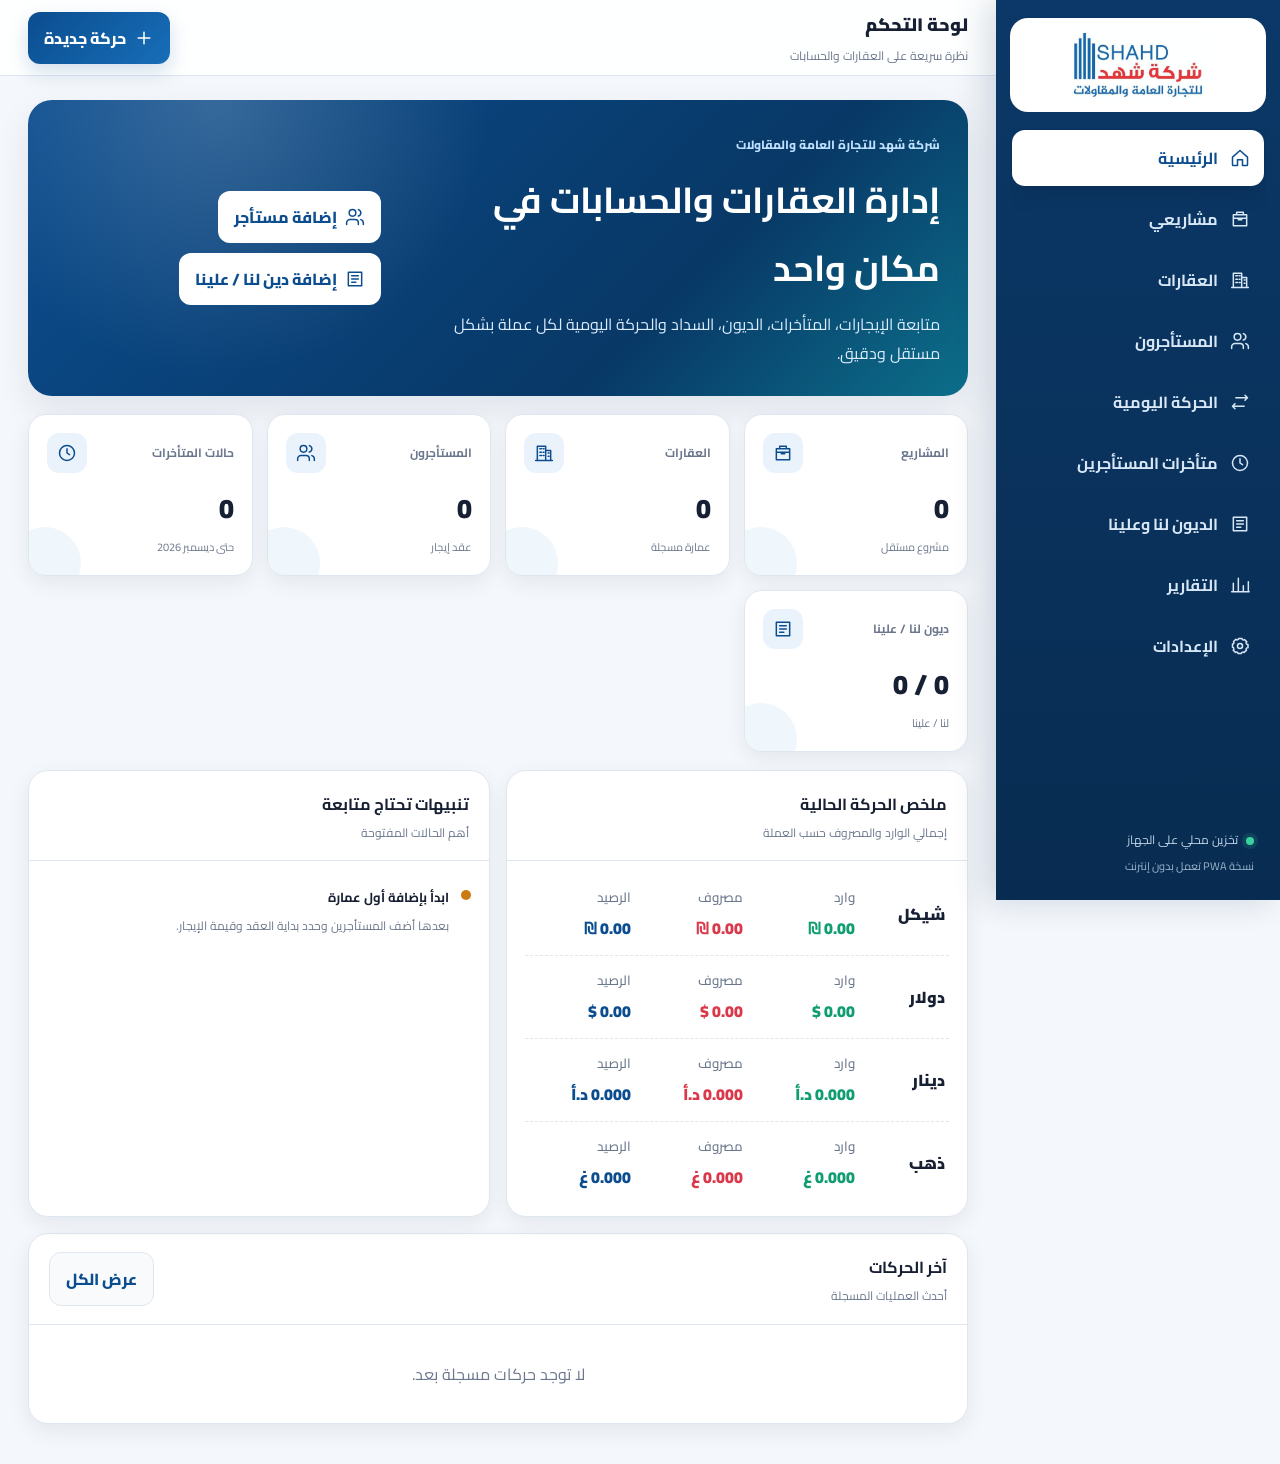
==== index.html @ 4a90fc31 "Add files via upload" ====
<!doctype html>
<html lang="ar" dir="rtl">
<head>
  <meta charset="utf-8" />
  <meta name="viewport" content="width=device-width,initial-scale=1,viewport-fit=cover" />
  <meta name="theme-color" content="#0b4d8f" />
  <meta name="mobile-web-app-capable" content="yes" />
  <meta name="apple-mobile-web-app-capable" content="yes" />
  <meta name="apple-mobile-web-app-status-bar-style" content="default" />
  <meta name="apple-mobile-web-app-title" content="شهد للحسابات" />
  <link rel="manifest" href="manifest.webmanifest" />
  <link rel="icon" href="icon-192.png" />
  <link rel="apple-touch-icon" href="icon-192.png" />
  <link rel="preconnect" href="https://fonts.googleapis.com" />
  <link rel="preconnect" href="https://fonts.gstatic.com" crossorigin />
  <link href="https://fonts.googleapis.com/css2?family=Cairo:wght@400;500;600;700;800;900&display=swap" rel="stylesheet" />
  <link rel="stylesheet" href="styles.css?v=7" />
  <title>شهد | إدارة العقارات والحسابات</title>
</head>
<body>
  <svg class="svg-sprite" aria-hidden="true">
    <symbol id="i-menu" viewBox="0 0 24 24"><path d="M4 6h16M4 12h16M4 18h16"/></symbol>
    <symbol id="i-close" viewBox="0 0 24 24"><path d="M6 6l12 12M18 6L6 18"/></symbol>
    <symbol id="i-home" viewBox="0 0 24 24"><path d="M3 11l9-8 9 8v9a1 1 0 0 1-1 1h-5v-7H9v7H4a1 1 0 0 1-1-1z"/></symbol>
    <symbol id="i-building" viewBox="0 0 24 24"><path d="M4 21V4h10v17M14 9h6v12M7 7h2M11 7h1M7 11h2M11 11h1M7 15h2M11 15h1M17 12h1M17 16h1M2 21h20"/></symbol>
    <symbol id="i-project" viewBox="0 0 24 24"><path d="M4 7h16v13H4zM8 7V4h8v3M4 11h16M10 11v2h4v-2"/></symbol>
    <symbol id="i-users" viewBox="0 0 24 24"><path d="M16 21v-2a4 4 0 0 0-4-4H6a4 4 0 0 0-4 4v2M9 11a4 4 0 1 0 0-8 4 4 0 0 0 0 8M22 21v-2a4 4 0 0 0-3-3.87M16 3.13a4 4 0 0 1 0 7.75"/></symbol>
    <symbol id="i-swap" viewBox="0 0 24 24"><path d="M7 7h14l-3-3M21 7l-3 3M17 17H3l3-3M3 17l3 3"/></symbol>
    <symbol id="i-clock" viewBox="0 0 24 24"><circle cx="12" cy="12" r="9"/><path d="M12 7v5l3 2"/></symbol>
    <symbol id="i-debt" viewBox="0 0 24 24"><path d="M4 4h16v16H4zM8 8h8M8 12h8M8 16h5"/></symbol>
    <symbol id="i-chart" viewBox="0 0 24 24"><path d="M4 20V10M10 20V4M16 20v-7M22 20V8M2 20h21"/></symbol>
    <symbol id="i-settings" viewBox="0 0 24 24"><circle cx="12" cy="12" r="3"/><path d="M19.4 15a1.7 1.7 0 0 0 .34 1.88l.06.06-2.83 2.83-.06-.06A1.7 1.7 0 0 0 15 19.4a1.7 1.7 0 0 0-1 .6 1.7 1.7 0 0 0-.4 1.1V21h-4v-.1A1.7 1.7 0 0 0 8.6 19.4a1.7 1.7 0 0 0-1.88.34l-.06.06-2.83-2.83.06-.06A1.7 1.7 0 0 0 4.6 15a1.7 1.7 0 0 0-.6-1 1.7 1.7 0 0 0-1.1-.4H3v-4h.1A1.7 1.7 0 0 0 4.6 8.6a1.7 1.7 0 0 0-.34-1.88l-.06-.06 2.83-2.83.06.06A1.7 1.7 0 0 0 9 4.6a1.7 1.7 0 0 0 1-.6 1.7 1.7 0 0 0 .4-1.1V3h4v.1A1.7 1.7 0 0 0 15.4 4.6a1.7 1.7 0 0 0 1.88-.34l.06-.06 2.83 2.83-.06.06A1.7 1.7 0 0 0 19.4 9c.2.36.55.7 1 .9.35.15.73.2 1.1.2h.1v4h-.1c-.38 0-.75.05-1.1.2-.45.2-.8.54-1 .9z"/></symbol>
    <symbol id="i-plus" viewBox="0 0 24 24"><path d="M12 5v14M5 12h14"/></symbol>
    <symbol id="i-edit" viewBox="0 0 24 24"><path d="M4 20h4l11-11-4-4L4 16v4zM13.5 6.5l4 4"/></symbol>
    <symbol id="i-trash" viewBox="0 0 24 24"><path d="M4 7h16M9 7V4h6v3M7 7l1 13h8l1-13M10 11v5M14 11v5"/></symbol>
    <symbol id="i-download" viewBox="0 0 24 24"><path d="M12 3v12M7 10l5 5 5-5M4 20h16"/></symbol>
    <symbol id="i-search" viewBox="0 0 24 24"><circle cx="11" cy="11" r="7"/><path d="M16.5 16.5L21 21"/></symbol>
    <symbol id="i-receipt" viewBox="0 0 24 24"><path d="M6 3h12v18l-3-2-3 2-3-2-3 2zM9 8h6M9 12h6M9 16h4"/></symbol>
    <symbol id="i-check" viewBox="0 0 24 24"><path d="M5 12l4 4L19 6"/></symbol>
    <symbol id="i-backup" viewBox="0 0 24 24"><path d="M12 3v12M8 7l4-4 4 4M5 13v7h14v-7"/></symbol>
    <symbol id="i-share" viewBox="0 0 24 24"><circle cx="18" cy="5" r="3"/><circle cx="6" cy="12" r="3"/><circle cx="18" cy="19" r="3"/><path d="M8.7 10.7l6.6-4.1M8.7 13.3l6.6 4.1"/></symbol>
  </svg>

  <div id="appShell" class="app-shell">
    <aside id="sidebar" class="sidebar">
      <div class="brand-wrap">
        <img class="brand-logo" src="shahd-logo.jpg" alt="شعار شركة شهد" />
        <button class="icon-btn sidebar-close" id="sidebarClose" aria-label="إغلاق القائمة"><svg class="icon"><use href="#i-close"/></svg></button>
      </div>
      <nav class="nav-list" id="navList">
        <button class="nav-link active" data-view="dashboard"><svg class="icon"><use href="#i-home"/></svg><span>الرئيسية</span></button>
        <button class="nav-link" data-view="projects"><svg class="icon"><use href="#i-project"/></svg><span>مشاريعي</span></button>
        <button class="nav-link" data-view="buildings"><svg class="icon"><use href="#i-building"/></svg><span>العقارات</span></button>
        <button class="nav-link" data-view="tenants"><svg class="icon"><use href="#i-users"/></svg><span>المستأجرون</span></button>
        <button class="nav-link" data-view="movements"><svg class="icon"><use href="#i-swap"/></svg><span>الحركة اليومية</span></button>
        <button class="nav-link" data-view="arrears"><svg class="icon"><use href="#i-clock"/></svg><span>متأخرات المستأجرين</span></button>
        <button class="nav-link" data-view="debts"><svg class="icon"><use href="#i-debt"/></svg><span>الديون لنا وعلينا</span></button>
        <button class="nav-link" data-view="reports"><svg class="icon"><use href="#i-chart"/></svg><span>التقارير</span></button>
        <button class="nav-link" data-view="settings"><svg class="icon"><use href="#i-settings"/></svg><span>الإعدادات</span></button>
      </nav>
      <div class="sidebar-foot">
        <div class="security-note"><span class="dot"></span> تخزين محلي على الجهاز</div>
        <small>نسخة PWA تعمل بدون إنترنت</small>
      </div>
    </aside>

    <div id="sidebarOverlay" class="sidebar-overlay"></div>

    <main class="main">
      <header class="topbar">
        <div class="topbar-right">
          <button id="menuBtn" class="icon-btn" aria-label="فتح القائمة"><svg class="icon"><use href="#i-menu"/></svg></button>
          <div>
            <div class="top-title" id="pageTitle">لوحة التحكم</div>
            <div class="top-subtitle" id="pageSubtitle">نظرة سريعة على العقارات والحسابات</div>
          </div>
        </div>
        <div class="topbar-actions">
          <button class="btn btn-primary" id="quickMovementBtn"><svg class="icon"><use href="#i-plus"/></svg><span>حركة جديدة</span></button>
        </div>
      </header>

      <div class="content">
        <section class="view active" id="view-dashboard">
          <div class="hero-card">
            <div>
              <span class="eyebrow">شركة شهد للتجارة العامة والمقاولات</span>
              <h1>إدارة العقارات والحسابات في مكان واحد</h1>
              <p>متابعة الإيجارات، المتأخرات، الديون، السداد والحركة اليومية لكل عملة بشكل مستقل ودقيق.</p>
            </div>
            <div class="hero-actions">
              <button class="btn btn-light" id="heroTenantBtn"><svg class="icon"><use href="#i-users"/></svg>إضافة مستأجر</button>
              <button class="btn btn-light" id="heroDebtBtn"><svg class="icon"><use href="#i-debt"/></svg>إضافة دين لنا / علينا</button>
            </div>
          </div>

          <div class="stats-grid" id="dashboardStats"></div>

          <div class="grid-2">
            <article class="panel">
              <div class="panel-head"><div><h2>ملخص الحركة الحالية</h2><p>إجمالي الوارد والمصروف حسب العملة</p></div></div>
              <div id="dashboardCurrencySummary" class="currency-summary"></div>
            </article>
            <article class="panel">
              <div class="panel-head"><div><h2>تنبيهات تحتاج متابعة</h2><p>أهم الحالات المفتوحة</p></div></div>
              <div id="dashboardAlerts" class="alerts-list"></div>
            </article>
          </div>

          <article class="panel">
            <div class="panel-head"><div><h2>آخر الحركات</h2><p>أحدث العمليات المسجلة</p></div><button class="btn btn-ghost" data-go="movements">عرض الكل</button></div>
            <div id="dashboardRecent" class="table-wrap"></div>
          </article>
        </section>

        <section class="view" id="view-projects">
          <div class="section-actions wrap-actions">
            <div class="search-box"><svg class="icon"><use href="#i-search"/></svg><input id="projectSearch" type="search" placeholder="بحث باسم المشروع أو العميل أو الموقع" /></div>
            <button class="btn btn-primary" id="addProjectBtn"><svg class="icon"><use href="#i-plus"/></svg>إضافة مشروع</button>
          </div>
          <div id="projectsSummary" class="projects-summary-grid" aria-label="إحصائيات جميع المشاريع">
            <article class="project-total-card total-in-card">
              <div class="project-total-head"><span>إجمالي الوارد</span><strong>جميع المشاريع</strong></div>
              <div class="project-total-values" id="projectsTotalIn"></div>
              <small>كل المبالغ الواردة المسجلة على المشاريع</small>
            </article>
            <article class="project-total-card total-out-card">
              <div class="project-total-head"><span>إجمالي الصادر</span><strong>جميع المشاريع</strong></div>
              <div class="project-total-values" id="projectsTotalOut"></div>
              <small>كل المبالغ الصادرة المسجلة على المشاريع</small>
            </article>
            <article class="project-total-card total-receivable-card">
              <div class="project-total-head"><span>الدين لنا</span><strong>المتبقي</strong></div>
              <div class="project-total-values" id="projectsTotalReceivable"></div>
              <small>إجمالي الديون المفتوحة المطلوب تحصيلها</small>
            </article>
            <article class="project-total-card total-payable-card">
              <div class="project-total-head"><span>الدين علينا</span><strong>المتبقي</strong></div>
              <div class="project-total-values" id="projectsTotalPayable"></div>
              <small>إجمالي الديون المفتوحة المطلوب سدادها</small>
            </article>
          </div>
          <div id="projectsCards" class="cards-grid project-cards"></div>
        </section>

        <section class="view" id="view-project-details">
          <div class="project-detail-top">
            <button class="btn btn-ghost" data-go="projects">العودة إلى مشاريعي</button>
            <div class="project-detail-actions">
              <button class="btn btn-ghost" id="projectEditBtn"><svg class="icon"><use href="#i-edit"/></svg>تعديل المشروع</button>
              <button class="btn btn-primary" id="projectAddMovementBtn"><svg class="icon"><use href="#i-swap"/></svg>تسجيل صادر / وارد</button>
              <button class="btn btn-primary" id="projectAddReceivableBtn"><svg class="icon"><use href="#i-debt"/></svg>دين لنا</button>
              <button class="btn btn-danger-soft" id="projectAddPayableBtn"><svg class="icon"><use href="#i-debt"/></svg>دين علينا</button>
            </div>
          </div>
          <div id="projectHeader"></div>
          <div id="projectCurrencySummary" class="project-currency-grid"></div>
          <div class="section-actions wrap-actions project-ledger-actions">
            <div class="tabs debt-tabs project-tabs" id="projectTabs">
              <button class="tab active" data-project-tab="movements">الصادر والوارد</button>
              <button class="tab" data-project-tab="receivable">ديون لنا</button>
              <button class="tab" data-project-tab="payable">ديون علينا</button>
              <button class="tab" data-project-tab="closed">تم السداد والانتهاء</button>
            </div>
          </div>
          <div class="panel"><div id="projectDetailContent" class="table-wrap"></div></div>
        </section>

        <section class="view" id="view-buildings">
          <div class="section-actions wrap-actions buildings-actions">
            <div class="search-box"><svg class="icon"><use href="#i-search"/></svg><input id="buildingSearch" type="search" placeholder="بحث باسم العمارة أو العنوان" /></div>
            <button class="btn btn-primary" id="addBuildingBtn"><svg class="icon"><use href="#i-plus"/></svg>إضافة عمارة</button>
          </div>
          <div id="buildingsCards" class="cards-grid"></div>
        </section>

        <section class="view" id="view-tenants">
          <div class="section-actions wrap-actions">
            <div class="search-box"><svg class="icon"><use href="#i-search"/></svg><input id="tenantSearch" type="search" placeholder="بحث باسم المستأجر أو رقم الجوال أو الهوية" /></div>
            <select id="tenantBuildingFilter" class="select compact"><option value="">كل العقارات</option></select>
            <button class="btn btn-primary" id="addTenantBtn"><svg class="icon"><use href="#i-plus"/></svg>إضافة مستأجر</button>
          </div>
          <div class="panel"><div id="tenantsTable" class="table-wrap"></div></div>
        </section>

        <section class="view" id="view-movements">
          <div class="section-actions wrap-actions">
            <div class="filter-group">
              <input id="movementDateFrom" class="input compact" type="date" />
              <input id="movementDateTo" class="input compact" type="date" />
              <select id="movementTypeFilter" class="select compact"><option value="">كل الحركات</option><option value="general">حركة عامة</option><option value="rent">دفعة مستأجر</option></select>
              <select id="movementProjectFilter" class="select compact"><option value="">كل المشاريع</option></select>
            </div>
            <button class="btn btn-primary" id="addMovementBtn"><svg class="icon"><use href="#i-plus"/></svg>تسجيل حركة / دفعة</button>
          </div>
          <div id="movementsTotals" class="mini-stats"></div>
          <div class="panel"><div id="movementsTable" class="table-wrap"></div></div>
        </section>

        <section class="view" id="view-arrears">
          <div class="section-actions wrap-actions">
            <div class="filter-group">
              <label class="inline-label">احسب المتأخرات حتى شهر <input id="arrearsCutoff" class="input compact" type="month" /></label>
              <select id="arrearsBuildingFilter" class="select compact"><option value="">كل العقارات</option></select>
            </div>
            <button class="btn btn-ghost" id="refreshArrearsBtn">تحديث الحساب</button>
          </div>
          <div id="arrearsSummary" class="mini-stats"></div>
          <div class="panel">
            <div class="panel-head"><div><h2>متأخرات المستأجرين</h2><p>الحساب مبني على شهر بداية العقد، مدة العقد، والدفعات المرتبطة بالأشهر.</p></div></div>
            <div id="arrearsTable" class="table-wrap"></div>
          </div>
        </section>

        <section class="view" id="view-debts">
          <div class="section-actions wrap-actions">
            <div class="tabs debt-tabs" id="debtTabs"><button class="tab active" data-debt-tab="receivable">ديون لنا</button><button class="tab" data-debt-tab="payable">ديون علينا</button><button class="tab" data-debt-tab="closed">تم السداد والانتهاء</button></div>
            <button class="btn btn-primary" id="addDebtBtn"><svg class="icon"><use href="#i-plus"/></svg>إضافة دين لنا / علينا</button>
          </div>
          <div id="debtSummary" class="mini-stats"></div>
          <div class="panel"><div id="debtsTable" class="table-wrap"></div></div>
        </section>

        <section class="view" id="view-reports">
          <div class="section-actions wrap-actions">
            <div class="filter-group"><input id="reportFrom" class="input compact" type="date" /><input id="reportTo" class="input compact" type="date" /></div>
            <button class="btn btn-ghost" id="exportCsvBtn"><svg class="icon"><use href="#i-download"/></svg>تصدير CSV</button>
          </div>
          <div id="reportCards" class="stats-grid"></div>
          <div class="grid-2">
            <article class="panel"><div class="panel-head"><div><h2>الحركة حسب العملة</h2><p>لا يتم دمج العملات أو تحويلها</p></div></div><div id="reportCurrencies" class="currency-summary"></div></article>
            <article class="panel"><div class="panel-head"><div><h2>الإيجارات والمتأخرات</h2><p>ملخص عقود المستأجرين حتى الشهر المحدد</p></div></div><div id="reportRent" class="report-list"></div></article>
          </div>
        </section>

        <section class="view" id="view-settings">
          <div class="settings-grid">
            <article class="panel">
              <div class="panel-head"><div><h2>هوية الشركة</h2><p>تظهر في الواجهة وسندات القبض</p></div></div>
              <form id="settingsForm" class="form-grid">
                <label class="field full"><span>اسم الشركة</span><input class="input" name="companyName" required /></label>
                <label class="field full"><span>الوصف</span><input class="input" name="companySubtitle" /></label>
                <label class="field"><span>المنفذ الافتراضي</span><input class="input" name="defaultExecutor" /></label>
                <label class="field"><span>بادئة رقم السند</span><input class="input" name="receiptPrefix" maxlength="8" /></label>
                <label class="field"><span>مفتاح الدولة لواتساب</span><input class="input" name="whatsappCountryCode" inputmode="numeric" placeholder="970" /></label>
                <label class="field"><span>يوم استحقاق الإيجار</span><input class="input" name="rentDueDay" type="number" min="1" max="28" /></label>
                <label class="field"><span>الوضع</span><select class="select" name="theme"><option value="light">فاتح</option><option value="dark">داكن</option></select></label>
                <div class="full"><button class="btn btn-primary" type="submit"><svg class="icon"><use href="#i-check"/></svg>حفظ الإعدادات</button></div>
              </form>
            </article>

            <article class="panel">
              <div class="panel-head"><div><h2>تثبيت التطبيق والنسخ الاحتياطي</h2><p>كل الملفات في مستوى واحد بدون مجلدات.</p></div></div>
              <div class="stack-actions">
                <button class="btn btn-primary" id="installPwaBtn"><svg class="icon"><use href="#i-download"/></svg>تثبيت التطبيق على الجهاز</button>
                <button class="btn btn-ghost" id="backupBtn"><svg class="icon"><use href="#i-backup"/></svg>تصدير نسخة احتياطية JSON</button>
                <label class="btn btn-ghost file-btn"><svg class="icon"><use href="#i-backup"/></svg>استيراد نسخة احتياطية<input id="restoreInput" type="file" accept="application/json" hidden /></label>
                <button class="btn btn-danger-soft" id="loadDemoBtn">تحميل بيانات تجريبية</button>
                <button class="btn btn-danger-soft" id="clearDataBtn">مسح جميع البيانات</button>
              </div>
              <div class="info-box"><strong>مهم:</strong> زر التثبيت يعمل عند فتح الموقع عبر HTTPS أو localhost. البيانات حالياً تُحفظ محلياً في المتصفح، ويمكن لاحقاً ربط نفس الواجهة بـ Firebase بدون تغيير تجربة المستخدم.</div>
            </article>
          </div>
        </section>
      </div>
    </main>
  </div>

  <div id="modalRoot"></div>
  <div id="toastRoot" class="toast-root" aria-live="polite"></div>

  <script src="app.js?v=7"></script>
</body>
</html>
---- styles.css ----
:root{
  --bg:#f4f7fb;--surface:#fff;--surface-2:#f8fafc;--text:#172033;--muted:#6b778c;--border:#dfe6ef;
  --primary:#0b4d8f;--primary-2:#176eb8;--primary-soft:#eaf3fb;--accent:#e5353f;--green:#0f9d71;--green-soft:#eafaf4;
  --amber:#c97a10;--amber-soft:#fff7e7;--danger:#d9394b;--danger-soft:#fff0f2;--purple:#7a4db7;--shadow:0 14px 35px rgba(20,44,76,.09);
  --shadow-soft:0 7px 22px rgba(20,44,76,.07);--radius:20px;--sidebar:284px;
}
[data-theme="dark"]{--bg:#0e1623;--surface:#141f2f;--surface-2:#19273a;--text:#edf4ff;--muted:#9aa9bd;--border:#2a394d;--primary:#4b9fe8;--primary-2:#68b4f5;--primary-soft:#173451;--green-soft:#102f28;--amber-soft:#342a17;--danger-soft:#391b22;--shadow:0 14px 35px rgba(0,0,0,.25);--shadow-soft:0 7px 22px rgba(0,0,0,.18)}
*{box-sizing:border-box}html{scroll-behavior:smooth}body{margin:0;font-family:"Cairo",Tahoma,"Segoe UI",Arial,sans-serif;background:var(--bg);color:var(--text);min-height:100vh}button,input,select,textarea{font:inherit}button{cursor:pointer}a{color:inherit}.svg-sprite{position:absolute;width:0;height:0;overflow:hidden}.icon{width:20px;height:20px;fill:none;stroke:currentColor;stroke-width:1.8;stroke-linecap:round;stroke-linejoin:round;flex:none}
.app-shell{min-height:100vh}.sidebar{position:fixed;top:0;right:0;bottom:0;width:var(--sidebar);z-index:60;background:linear-gradient(180deg,#0b3868 0%,#082c51 100%);color:#fff;padding:18px 14px;display:flex;flex-direction:column;box-shadow:-10px 0 32px rgba(8,44,81,.16);transition:transform .28s ease}.brand-wrap{position:relative;background:#fff;border-radius:18px;padding:8px 12px;margin-bottom:16px;min-height:94px;display:flex;align-items:center;justify-content:center;overflow:hidden}.brand-logo{max-width:100%;height:76px;object-fit:contain}.sidebar-close{display:none!important;position:absolute;left:8px;top:8px;color:#27405f;background:#eef3f8!important}.nav-list{display:flex;flex-direction:column;gap:5px;overflow:auto;padding:2px}.nav-link{display:flex;align-items:center;gap:12px;border:0;background:transparent;color:#d8e7f6;border-radius:13px;padding:13px 14px;text-align:right;transition:.2s;font-weight:700}.nav-link:hover{background:rgba(255,255,255,.09);color:#fff}.nav-link.active{background:#fff;color:#0b4d8f;box-shadow:0 8px 22px rgba(0,0,0,.12)}.sidebar-foot{margin-top:auto;padding:14px 12px 4px;color:#c0d5e8;line-height:1.7}.security-note{display:flex;align-items:center;gap:8px;font-size:12px}.dot{width:8px;height:8px;border-radius:99px;background:#3ad39f;box-shadow:0 0 0 4px rgba(58,211,159,.13)}.sidebar-foot small{font-size:11px;opacity:.82}.sidebar-overlay{display:none}
.main{min-height:100vh;margin-right:var(--sidebar)}.topbar{position:sticky;top:0;z-index:40;height:76px;background:color-mix(in srgb,var(--surface) 90%,transparent);backdrop-filter:blur(14px);border-bottom:1px solid var(--border);display:flex;align-items:center;justify-content:space-between;padding:0 28px}.topbar-right,.topbar-actions{display:flex;align-items:center;gap:14px}.top-title{font-weight:900;font-size:18px}.top-subtitle{font-size:12px;color:var(--muted);margin-top:3px}.icon-btn{border:0;width:42px;height:42px;border-radius:12px;display:inline-flex;align-items:center;justify-content:center;background:var(--surface-2);color:var(--text)}#menuBtn{display:none}.content{padding:24px 28px 40px;max-width:1600px;margin:auto}.view{display:none}.view.active{display:block;animation:fadeIn .18s ease}@keyframes fadeIn{from{opacity:.25;transform:translateY(4px)}to{opacity:1;transform:none}}
.btn{border:0;border-radius:12px;padding:11px 16px;display:inline-flex;align-items:center;justify-content:center;gap:8px;font-weight:800;min-height:42px;transition:.18s;white-space:nowrap}.btn:hover{transform:translateY(-1px)}.btn-primary{background:linear-gradient(135deg,var(--primary),var(--primary-2));color:#fff;box-shadow:0 8px 20px rgba(11,77,143,.18)}.btn-light{background:#fff;color:#0b4d8f}.btn-ghost{background:var(--surface-2);color:var(--primary);border:1px solid var(--border)}.btn-danger-soft{background:var(--danger-soft);color:var(--danger);border:1px solid color-mix(in srgb,var(--danger) 18%,var(--border))}.btn-sm{padding:8px 10px;min-height:34px;border-radius:10px;font-size:12px}.btn-icon{width:35px;height:35px;padding:0}.hero-card{background:radial-gradient(circle at 20% 0%,rgba(255,255,255,.18),transparent 34%),linear-gradient(135deg,#0b4d8f 0%,#083866 68%,#0c6f8a 100%);color:#fff;border-radius:24px;padding:28px;display:flex;align-items:center;justify-content:space-between;gap:20px;box-shadow:var(--shadow);overflow:hidden}.hero-card h1{margin:8px 0 8px;font-size:clamp(23px,3vw,36px)}.hero-card p{margin:0;color:#dcecff;line-height:1.8;max-width:760px}.eyebrow{font-size:12px;font-weight:800;color:#bfe0ff}.hero-actions{display:flex;gap:10px;flex-wrap:wrap}.stats-grid{display:grid;grid-template-columns:repeat(4,minmax(0,1fr));gap:14px;margin:18px 0}.stat-card{background:var(--surface);border:1px solid var(--border);border-radius:18px;padding:18px;box-shadow:var(--shadow-soft);position:relative;overflow:hidden}.stat-card::after{content:"";position:absolute;left:-20px;bottom:-24px;width:72px;height:72px;border-radius:50%;background:var(--primary-soft);opacity:.75}.stat-top{display:flex;justify-content:space-between;align-items:center;gap:10px}.stat-label{font-size:12px;color:var(--muted);font-weight:700}.stat-icon{width:40px;height:40px;border-radius:12px;background:var(--primary-soft);display:grid;place-items:center;color:var(--primary)}.stat-value{font-size:27px;font-weight:900;margin-top:10px}.stat-note{font-size:11px;color:var(--muted);margin-top:4px}.grid-2{display:grid;grid-template-columns:1fr 1fr;gap:16px;margin:16px 0}.panel{background:var(--surface);border:1px solid var(--border);border-radius:var(--radius);box-shadow:var(--shadow-soft);overflow:hidden}.panel-head{padding:18px 20px;border-bottom:1px solid var(--border);display:flex;align-items:center;justify-content:space-between;gap:14px}.panel-head h2{font-size:16px;margin:0 0 4px}.panel-head p{font-size:12px;color:var(--muted);margin:0;line-height:1.6}.currency-summary{padding:12px 18px}.currency-row{display:grid;grid-template-columns:80px 1fr 1fr 1fr;gap:10px;align-items:center;padding:12px 4px;border-bottom:1px dashed var(--border)}.currency-row:last-child{border:0}.currency-code{font-weight:900}.money-in{color:var(--green);font-weight:900}.money-out{color:var(--danger);font-weight:900}.money-balance{font-weight:900;color:var(--primary)}.currency-row small{display:block;color:var(--muted);font-weight:500;margin-bottom:3px}.alerts-list{padding:12px 18px}.alert-item{display:flex;gap:12px;align-items:flex-start;padding:12px 0;border-bottom:1px dashed var(--border)}.alert-item:last-child{border:0}.alert-dot{width:10px;height:10px;border-radius:50%;margin-top:5px;background:var(--amber)}.alert-item strong{display:block;font-size:13px}.alert-item span{font-size:12px;color:var(--muted);line-height:1.6}.empty{padding:34px 18px;text-align:center;color:var(--muted)}
.section-actions{display:flex;align-items:center;justify-content:space-between;gap:12px;margin-bottom:16px}.wrap-actions{flex-wrap:wrap}.search-box{height:44px;min-width:280px;max-width:520px;flex:1;background:var(--surface);border:1px solid var(--border);border-radius:12px;display:flex;align-items:center;gap:10px;padding:0 12px;color:var(--muted)}.search-box input{border:0;outline:0;background:transparent;width:100%;color:var(--text)}.filter-group{display:flex;gap:8px;align-items:center;flex-wrap:wrap}.input,.select,.textarea{width:100%;border:1px solid var(--border);background:var(--surface-2);color:var(--text);border-radius:12px;padding:11px 12px;outline:0;transition:.15s}.input:focus,.select:focus,.textarea:focus{border-color:var(--primary);box-shadow:0 0 0 3px color-mix(in srgb,var(--primary) 12%,transparent)}.compact{width:auto;min-height:42px}.inline-label{display:flex;align-items:center;gap:8px;color:var(--muted);font-size:12px;font-weight:700}.cards-grid{display:grid;grid-template-columns:repeat(3,minmax(0,1fr));gap:14px}.entity-card{background:var(--surface);border:1px solid var(--border);border-radius:18px;padding:18px;box-shadow:var(--shadow-soft)}.entity-head{display:flex;justify-content:space-between;gap:12px}.entity-icon{width:48px;height:48px;background:var(--primary-soft);border-radius:14px;display:grid;place-items:center;color:var(--primary)}.entity-card h3{margin:12px 0 5px;font-size:17px}.entity-card p{margin:0;color:var(--muted);font-size:12px;line-height:1.7}.entity-meta{display:grid;grid-template-columns:1fr 1fr;gap:8px;margin:14px 0}.meta-chip{background:var(--surface-2);border-radius:10px;padding:9px}.meta-chip small{color:var(--muted);display:block;font-size:10px}.meta-chip strong{display:block;margin-top:3px;font-size:13px}.card-actions{display:flex;gap:8px;border-top:1px solid var(--border);padding-top:12px;margin-top:10px}
.table-wrap{overflow:auto;width:100%}table{border-collapse:collapse;width:100%;min-width:780px}th,td{padding:13px 14px;border-bottom:1px solid var(--border);text-align:right;white-space:nowrap;font-size:12px}th{background:var(--surface-2);font-size:11px;color:var(--muted);position:sticky;top:0;z-index:1}tbody tr:hover{background:color-mix(in srgb,var(--primary-soft) 38%,transparent)}td .actions{display:flex;gap:6px}.badge{display:inline-flex;align-items:center;gap:5px;padding:5px 9px;border-radius:99px;font-size:10px;font-weight:900}.badge-blue{background:var(--primary-soft);color:var(--primary)}.badge-green{background:var(--green-soft);color:var(--green)}.badge-red{background:var(--danger-soft);color:var(--danger)}.badge-amber{background:var(--amber-soft);color:var(--amber)}.badge-gray{background:var(--surface-2);color:var(--muted)}.mini-stats{display:grid;grid-template-columns:repeat(4,minmax(0,1fr));gap:10px;margin-bottom:14px}.mini-card{background:var(--surface);border:1px solid var(--border);border-radius:14px;padding:13px 14px}.mini-card small{color:var(--muted);font-size:10px}.mini-card strong{display:block;margin-top:4px;font-size:16px}.project-summary-card{padding:14px 15px}.project-summary-list{display:grid;gap:6px;margin-top:10px}.project-summary-line{display:flex;justify-content:space-between;align-items:center;gap:8px;padding:6px 0;border-bottom:1px dashed var(--border);font-size:11px}.project-summary-line:last-child{border-bottom:0}.project-summary-line span{color:var(--muted)}.project-summary-line strong{margin-top:0;font-size:12px}.project-summary-card .stat-note{margin-top:8px;font-size:10px;color:var(--muted);line-height:1.7}.tabs{display:flex;gap:5px;background:var(--surface);border:1px solid var(--border);border-radius:12px;padding:4px}.tab{border:0;background:transparent;color:var(--muted);padding:8px 12px;border-radius:9px;font-weight:800}.tab.active{background:var(--primary-soft);color:var(--primary)}.month-chips{display:flex;gap:5px;flex-wrap:wrap;max-width:360px}.month-chip{font-size:10px;padding:4px 7px;border-radius:99px;background:var(--danger-soft);color:var(--danger);border:1px solid color-mix(in srgb,var(--danger) 14%,transparent)}.report-list{padding:16px 20px}.report-line{display:flex;justify-content:space-between;gap:12px;padding:10px 0;border-bottom:1px dashed var(--border);font-size:12px}.report-line:last-child{border:0}.report-line span{color:var(--muted)}.settings-grid{display:grid;grid-template-columns:1.25fr .75fr;gap:16px}.form-grid{padding:18px 20px;display:grid;grid-template-columns:1fr 1fr;gap:14px}.field{display:flex;flex-direction:column;gap:7px}.field span{font-size:12px;font-weight:800;color:var(--muted)}.field.full,.full{grid-column:1/-1}.textarea{min-height:92px;resize:vertical}.stack-actions{padding:18px 20px;display:flex;flex-direction:column;gap:10px}.file-btn{cursor:pointer}.info-box{margin:0 20px 20px;padding:13px;border-radius:12px;background:var(--primary-soft);color:var(--primary);font-size:11px;line-height:1.8}
.modal-backdrop{position:fixed;inset:0;z-index:100;background:rgba(7,19,33,.62);backdrop-filter:blur(5px);display:grid;place-items:center;padding:18px;animation:backdropIn .16s ease}@keyframes backdropIn{from{opacity:0}to{opacity:1}}.modal{width:min(760px,100%);max-height:min(92vh,920px);overflow:auto;background:var(--surface);border-radius:24px;box-shadow:0 30px 90px rgba(0,0,0,.28);animation:modalIn .2s ease}@keyframes modalIn{from{opacity:0;transform:translateY(14px) scale(.985)}to{opacity:1;transform:none}}.modal-lg{width:min(930px,100%)}.modal-head{display:flex;align-items:flex-start;justify-content:space-between;gap:12px;padding:20px 22px;border-bottom:1px solid var(--border)}.modal-title{display:flex;gap:11px;align-items:center}.modal-title .title-icon{width:42px;height:42px;background:var(--primary-soft);color:var(--primary);border-radius:12px;display:grid;place-items:center}.modal-head h3{margin:0;font-size:19px}.modal-head p{margin:4px 0 0;font-size:11px;color:var(--muted)}.modal-body{padding:20px 22px}.modal-foot{padding:15px 22px 20px;display:flex;gap:10px;justify-content:flex-start;border-top:1px solid var(--border);position:sticky;bottom:0;background:var(--surface)}.money-grid{display:grid;grid-template-columns:1fr 1fr;gap:12px;margin-top:12px}.money-box{border:1px solid var(--border);background:var(--surface-2);border-radius:15px;padding:13px}.money-box h4{margin:0 0 10px;font-size:12px;color:var(--primary)}.money-fields{display:grid;grid-template-columns:1fr 1fr;gap:8px}.money-field label{font-size:10px;font-weight:800;color:var(--muted);display:block;margin-bottom:5px}.money-field.in label{color:var(--green)}.money-field.out label{color:var(--danger)}.money-field input{background:var(--surface)}.form-note{font-size:11px;color:var(--muted);padding:10px 12px;border-radius:10px;background:var(--surface-2);line-height:1.7}.danger-note{background:var(--danger-soft);color:var(--danger)}.confirm-box{text-align:center;padding:8px 0 4px}.confirm-icon{width:64px;height:64px;border-radius:20px;background:var(--danger-soft);color:var(--danger);display:grid;place-items:center;margin:0 auto 14px}.confirm-box h3{margin:0 0 8px}.confirm-box p{color:var(--muted);font-size:12px;line-height:1.7}.toast-root{position:fixed;top:18px;left:18px;z-index:200;display:flex;flex-direction:column;gap:10px;pointer-events:none}.toast{min-width:290px;max-width:420px;background:var(--surface);color:var(--text);border:1px solid var(--border);border-radius:14px;box-shadow:var(--shadow);padding:12px 14px;display:flex;align-items:flex-start;gap:10px;pointer-events:auto;animation:toastIn .25s ease}.toast.success{border-right:4px solid var(--green)}.toast.error{border-right:4px solid var(--danger)}.toast.info{border-right:4px solid var(--primary)}.toast .toast-icon{width:28px;height:28px;border-radius:9px;background:var(--primary-soft);display:grid;place-items:center;color:var(--primary);flex:none}.toast.success .toast-icon{background:var(--green-soft);color:var(--green)}.toast.error .toast-icon{background:var(--danger-soft);color:var(--danger)}.toast strong{font-size:12px;display:block}.toast span{font-size:11px;color:var(--muted);line-height:1.6}.toast button{margin-right:auto;border:0;background:transparent;color:var(--muted);font-size:18px}@keyframes toastIn{from{opacity:0;transform:translateX(-12px)}to{opacity:1;transform:none}}
@media(max-width:1180px){.stats-grid{grid-template-columns:repeat(2,1fr)}.cards-grid{grid-template-columns:repeat(2,1fr)}.settings-grid{grid-template-columns:1fr}}
@media(max-width:900px){.sidebar{transform:translateX(110%);width:min(86vw,300px)}.sidebar.open{transform:translateX(0)}.sidebar-overlay.show{display:block;position:fixed;inset:0;background:rgba(0,0,0,.38);z-index:50}.main{margin-right:0}.sidebar-close,#menuBtn{display:inline-flex!important}.content{padding:18px 16px 34px}.topbar{padding:0 14px}.top-subtitle{display:none}.grid-2{grid-template-columns:1fr}.hero-card{align-items:flex-start;flex-direction:column}.hero-actions{width:100%}.hero-actions .btn{flex:1}.money-grid{grid-template-columns:1fr 1fr}}
@media(max-width:620px){.topbar{height:68px}.top-title{font-size:15px}.topbar-actions .btn span{display:none}.topbar-actions .btn{width:43px;padding:0}.content{padding:14px 10px 28px}.hero-card{padding:20px;border-radius:18px}.hero-card h1{font-size:23px}.stats-grid,.mini-stats{grid-template-columns:1fr 1fr;gap:8px}.stat-card{padding:14px}.stat-value{font-size:21px}.cards-grid{grid-template-columns:1fr}.section-actions{align-items:stretch}.search-box{min-width:100%}.section-actions.wrap-actions{flex-direction:column}.filter-group{width:100%}.filter-group>*{flex:1}.compact{min-width:0}.panel{border-radius:16px}.panel-head{padding:15px}.currency-row{grid-template-columns:58px 1fr 1fr;gap:7px}.currency-row .money-balance{grid-column:2/4}.form-grid{grid-template-columns:1fr;padding:16px}.field.full,.full{grid-column:1}.modal-backdrop{padding:0;align-items:end}.modal,.modal-lg{width:100%;max-height:94vh;border-radius:22px 22px 0 0}.modal-head,.modal-body,.modal-foot{padding-left:15px;padding-right:15px}.money-grid{grid-template-columns:1fr}.toast-root{top:10px;left:10px;right:10px}.toast{min-width:0;width:100%}}

/* Debt tabs + mobile polish */
.debt-tabs{max-width:100%;overflow-x:auto;scrollbar-width:none}.debt-tabs::-webkit-scrollbar{display:none}.debt-tabs .tab{flex:0 0 auto}.badge-green,.badge-red{white-space:nowrap}
@media(max-width:620px){.debt-tabs{width:100%;display:grid;grid-template-columns:1fr 1fr}.debt-tabs .tab{white-space:normal;line-height:1.5;min-height:44px}.debt-tabs .tab:last-child{grid-column:1/-1}.section-actions .debt-tabs + .btn{width:100%}body{font-family:"Cairo",Tahoma,"Segoe UI",Arial,sans-serif}.tab,.btn,.input,.select,.textarea{font-family:"Cairo",Tahoma,"Segoe UI",Arial,sans-serif}}


/* Projects management */
.project-cards .project-card{position:relative}.empty-wide{grid-column:1/-1}.project-detail-top{display:flex;justify-content:space-between;align-items:center;gap:12px;flex-wrap:wrap;margin-bottom:14px}.project-detail-actions{display:flex;gap:8px;flex-wrap:wrap}.project-header-card{background:linear-gradient(135deg,var(--surface),var(--primary-soft));border:1px solid var(--border);border-radius:20px;padding:20px;display:flex;justify-content:space-between;gap:18px;align-items:center;box-shadow:var(--shadow-soft);margin-bottom:14px}.project-title-row{display:flex;align-items:center;gap:12px}.project-icon{width:52px;height:52px;border-radius:15px;display:grid;place-items:center;background:var(--primary);color:#fff}.project-header-card h2{margin:7px 0 0;font-size:22px}.project-header-card p{margin:8px 0 0;color:var(--muted);font-size:12px}.project-dates{display:flex;gap:8px;flex-wrap:wrap}.project-dates span{background:var(--surface);border:1px solid var(--border);padding:9px 11px;border-radius:11px;color:var(--muted);font-size:11px}.project-dates strong{color:var(--text);margin-right:5px}.project-currency-grid{display:grid;grid-template-columns:repeat(4,minmax(0,1fr));gap:10px;margin-bottom:14px}.project-money-card{background:var(--surface);border:1px solid var(--border);border-radius:16px;padding:14px;box-shadow:var(--shadow-soft)}.project-money-title{display:flex;justify-content:space-between;align-items:center;padding-bottom:8px;margin-bottom:6px;border-bottom:1px dashed var(--border);color:var(--primary)}.project-money-row{display:flex;justify-content:space-between;gap:10px;padding:5px 0;font-size:11px}.project-money-row strong{font-size:12px}.project-balance{margin-top:4px;padding-top:8px;border-top:1px solid var(--border)}.project-debt-mini{display:flex;justify-content:space-between;gap:8px;flex-wrap:wrap;background:var(--surface-2);border-radius:10px;padding:8px;margin-top:8px;font-size:10px}.project-ledger-actions{margin-top:4px}.project-tabs{max-width:100%}
@media(max-width:1180px){.project-currency-grid{grid-template-columns:repeat(2,1fr)}}
@media(max-width:700px){.project-detail-top{align-items:stretch}.project-detail-top>button{width:100%}.project-detail-actions{display:grid;grid-template-columns:1fr 1fr;width:100%}.project-detail-actions .btn{white-space:normal;line-height:1.5}.project-header-card{align-items:flex-start;flex-direction:column;padding:16px}.project-dates{width:100%}.project-dates span{flex:1}.project-currency-grid{grid-template-columns:1fr 1fr;gap:8px}.project-money-card{padding:12px}.project-tabs{width:100%;display:grid;grid-template-columns:1fr 1fr}.project-tabs .tab{white-space:normal;line-height:1.5;min-height:44px}}
@media(max-width:430px){.project-currency-grid{grid-template-columns:1fr}.project-detail-actions{grid-template-columns:1fr 1fr}.project-header-card h2{font-size:19px}.project-icon{width:46px;height:46px}.project-money-row strong{font-size:11px}}

/* Projects aggregate financial cards */
.projects-summary-grid{display:grid;grid-template-columns:repeat(4,minmax(0,1fr));gap:12px;margin:14px 0 18px}.project-total-card{background:var(--surface);border:1px solid var(--border);border-radius:18px;padding:16px;box-shadow:var(--shadow-soft);min-width:0}.project-total-head{display:flex;justify-content:space-between;align-items:center;gap:8px;padding-bottom:10px;border-bottom:1px dashed var(--border)}.project-total-head span{font-size:13px;font-weight:900;color:var(--text)}.project-total-head strong{font-size:9px;padding:5px 8px;border-radius:999px;background:var(--surface-2);color:var(--muted);white-space:nowrap}.project-total-values{display:grid;gap:2px;margin:9px 0}.project-total-row{display:flex;justify-content:space-between;align-items:center;gap:8px;padding:6px 0}.project-total-row span{font-size:10px;color:var(--muted);white-space:nowrap}.project-total-row strong{font-size:11px;direction:ltr;text-align:left;white-space:nowrap}.project-total-card>small{display:block;color:var(--muted);font-size:9px;line-height:1.7;border-top:1px dashed var(--border);padding-top:8px}.total-in-card{border-top:4px solid var(--green)}.total-out-card{border-top:4px solid var(--danger)}.total-receivable-card{border-top:4px solid var(--primary)}.total-payable-card{border-top:4px solid var(--amber)}
.receipt-action-btn{display:inline-flex;align-items:center;gap:5px;white-space:nowrap}.btn-whatsapp{background:#25D366;color:#fff;border-color:#25D366}.btn-whatsapp:hover{filter:brightness(.96)}.receipt-ready-card{display:grid;grid-template-columns:repeat(3,1fr);gap:10px}.receipt-ready-card>div{background:var(--surface-2);border:1px solid var(--border);border-radius:13px;padding:12px}.receipt-ready-card small{display:block;color:var(--muted);font-size:10px;margin-bottom:5px}.receipt-ready-card strong{font-size:13px}.receipt-note{margin-top:14px}
@media(max-width:1050px){.projects-summary-grid{grid-template-columns:repeat(2,minmax(0,1fr))}}
@media(max-width:620px){.projects-summary-grid{grid-template-columns:1fr 1fr;gap:8px;margin-top:10px}.project-total-card{padding:12px;border-radius:15px}.project-total-head{align-items:flex-start;flex-direction:column;gap:5px}.project-total-head span{font-size:12px}.project-total-head strong{font-size:8px}.project-total-row{align-items:flex-start;flex-direction:column;gap:2px;padding:5px 0}.project-total-row strong{font-size:11px;max-width:100%;white-space:normal;word-break:break-word}.project-total-card>small{font-size:8px}.receipt-ready-card{grid-template-columns:1fr}.modal-foot #receiptDownloadBtn,.modal-foot #receiptShareBtn,.modal-foot #receiptWhatsappBtn{flex:1 1 100%;width:100%}.receipt-action-btn span{display:none}}


/* ===== v8: Mobile buildings + high-refresh motion polish ===== */
html,body{width:100%;max-width:100%;overflow-x:hidden;overscroll-behavior-y:none}
body{-webkit-font-smoothing:antialiased;-moz-osx-font-smoothing:grayscale}
.main,.content,.view,.cards-grid,.entity-card,.section-actions,.section-actions>*{min-width:0}
button,.btn,.nav-link,.icon-btn{-webkit-tap-highlight-color:transparent;touch-action:manipulation}
.table-wrap{-webkit-overflow-scrolling:touch;overscroll-behavior-x:contain}

/* Only animate compositor-friendly properties to stay smooth on 90/120Hz screens. */
.view.active{animation:viewEnter .24s cubic-bezier(.2,.75,.25,1);will-change:transform,opacity}
@keyframes viewEnter{from{opacity:0;transform:translate3d(0,7px,0)}to{opacity:1;transform:translate3d(0,0,0)}}
.sidebar{will-change:transform;transition:transform .26s cubic-bezier(.2,.8,.2,1)}
.btn,.nav-link,.icon-btn,.entity-card,.stat-card,.project-money-card,.project-total-card{transition:transform .16s cubic-bezier(.2,.8,.2,1),box-shadow .16s ease,border-color .16s ease,background-color .16s ease,color .16s ease}
.btn:active,.icon-btn:active{transform:scale(.975)}

.modal-backdrop{animation:backdropSmoothIn .2s cubic-bezier(.2,.8,.2,1);will-change:opacity}
.modal{animation:modalSmoothIn .26s cubic-bezier(.16,1,.3,1);will-change:transform,opacity;transform:translateZ(0);backface-visibility:hidden}
.modal-backdrop.is-closing{animation:backdropSmoothOut .18s ease forwards;pointer-events:none}
.modal.is-closing{animation:modalSmoothOut .18s cubic-bezier(.4,0,1,1) forwards}
@keyframes backdropSmoothIn{from{opacity:0}to{opacity:1}}
@keyframes backdropSmoothOut{from{opacity:1}to{opacity:0}}
@keyframes modalSmoothIn{from{opacity:0;transform:translate3d(0,22px,0) scale(.982)}to{opacity:1;transform:translate3d(0,0,0) scale(1)}}
@keyframes modalSmoothOut{from{opacity:1;transform:translate3d(0,0,0) scale(1)}to{opacity:0;transform:translate3d(0,16px,0) scale(.988)}}
.toast{will-change:transform,opacity;transform:translateZ(0)}
.toast.toast-out{animation:toastSmoothOut .18s ease forwards}
@keyframes toastSmoothOut{to{opacity:0;transform:translate3d(-12px,0,0)}}

/* العقارات - الهاتف */
@media(max-width:620px){
  #view-buildings{width:100%}
  #view-buildings .buildings-actions{display:grid;grid-template-columns:1fr;gap:10px;width:100%;margin-bottom:12px}
  #view-buildings .search-box{width:100%;max-width:none;min-width:0;height:48px;border-radius:14px}
  #view-buildings #addBuildingBtn{width:100%;min-height:48px;border-radius:14px}
  #view-buildings #buildingsCards{display:grid;grid-template-columns:minmax(0,1fr);gap:10px;width:100%}
  #view-buildings .entity-card{width:100%;max-width:100%;padding:14px;border-radius:16px;overflow:hidden}
  #view-buildings .entity-head{align-items:center}
  #view-buildings .entity-icon{width:44px;height:44px;border-radius:13px}
  #view-buildings .entity-card h3{font-size:16px;margin-top:10px;overflow-wrap:anywhere}
  #view-buildings .entity-card p{font-size:11px;overflow-wrap:anywhere}
  #view-buildings .entity-meta{grid-template-columns:repeat(2,minmax(0,1fr));gap:7px;margin:11px 0}
  #view-buildings .meta-chip{min-width:0;padding:9px 8px}
  #view-buildings .meta-chip strong{font-size:12px;overflow-wrap:anywhere}
  #view-buildings .card-actions{display:grid;grid-template-columns:1fr 1fr;gap:8px;width:100%;padding-top:10px}
  #view-buildings .card-actions .btn{width:100%;min-width:0;min-height:42px;padding:8px 10px}
  .modal-backdrop{backdrop-filter:none;-webkit-backdrop-filter:none;background:rgba(7,19,33,.56)}
  .modal,.modal-lg{overflow:hidden;display:flex;flex-direction:column;max-height:calc(100dvh - env(safe-area-inset-top,0px));border-radius:22px 22px 0 0}
  .modal form{min-height:0;display:flex;flex-direction:column;flex:1}
  .modal-body{min-height:0;overflow:auto;-webkit-overflow-scrolling:touch;overscroll-behavior:contain}
  .modal-foot{flex-wrap:wrap;padding-bottom:calc(15px + env(safe-area-inset-bottom,0px))}
  .input,.select,.textarea,.search-box input{font-size:16px}
}

@media(max-width:380px){
  #view-buildings .entity-meta{grid-template-columns:1fr}
  #view-buildings .card-actions{grid-template-columns:1fr}
}

/* Respect accessibility settings and avoid burning battery when motion is disabled. */
@media(prefers-reduced-motion:reduce){
  *,*::before,*::after{scroll-behavior:auto!important;animation-duration:.01ms!important;animation-iteration-count:1!important;transition-duration:.01ms!important}
}
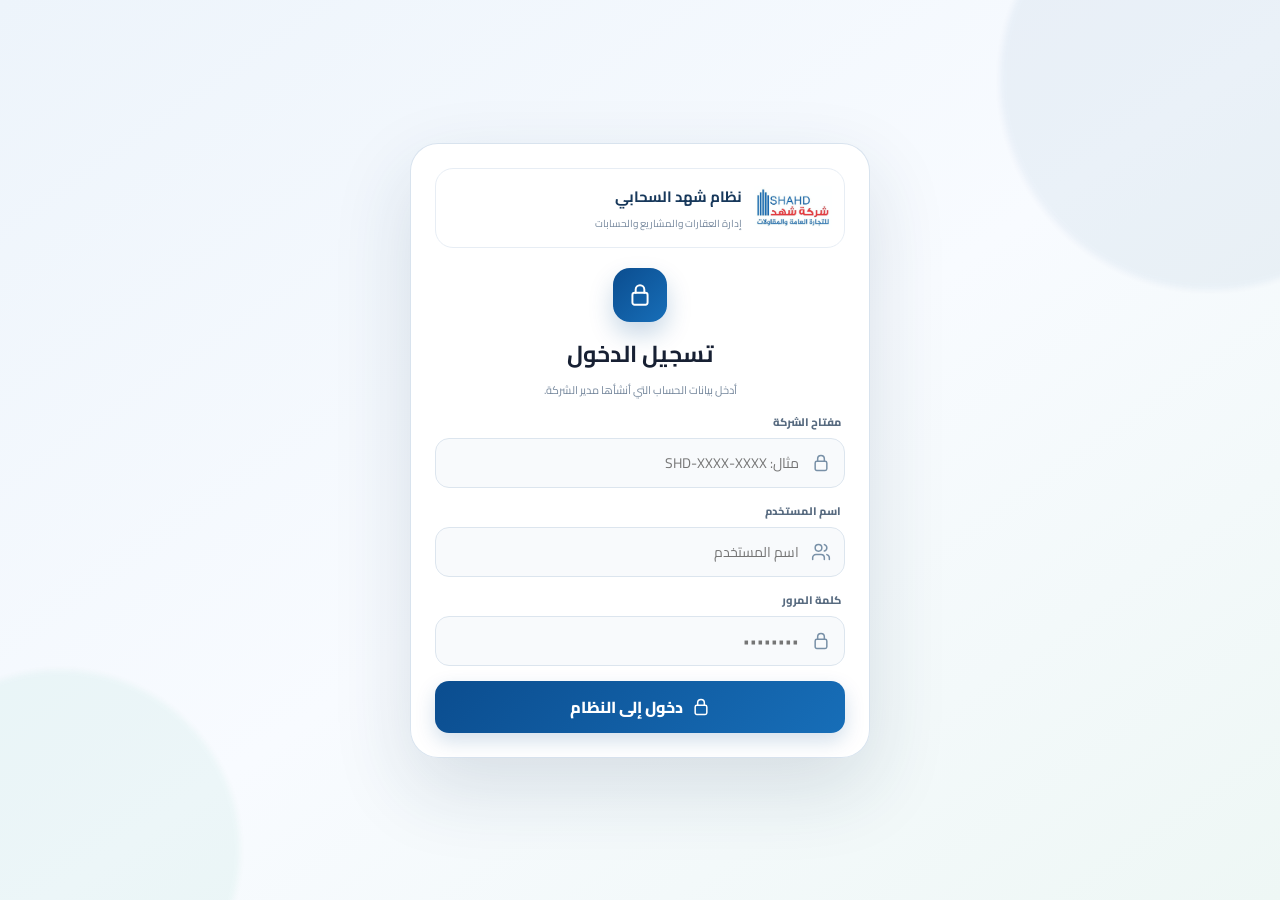
==== commit 3a87b623: "Add files via upload" ====
--- a/index.html
+++ b/index.html
@@ -14,7 +14,7 @@
   <link rel="preconnect" href="https://fonts.googleapis.com" />
   <link rel="preconnect" href="https://fonts.gstatic.com" crossorigin />
   <link href="https://fonts.googleapis.com/css2?family=Cairo:wght@400;500;600;700;800;900&display=swap" rel="stylesheet" />
-  <link rel="stylesheet" href="styles.css?v=7" />
+  <link rel="stylesheet" href="styles.css?v=17" />
   <title>شهد | إدارة العقارات والحسابات</title>
 </head>
 <body>
@@ -39,9 +39,29 @@
     <symbol id="i-check" viewBox="0 0 24 24"><path d="M5 12l4 4L19 6"/></symbol>
     <symbol id="i-backup" viewBox="0 0 24 24"><path d="M12 3v12M8 7l4-4 4 4M5 13v7h14v-7"/></symbol>
     <symbol id="i-share" viewBox="0 0 24 24"><circle cx="18" cy="5" r="3"/><circle cx="6" cy="12" r="3"/><circle cx="18" cy="19" r="3"/><path d="M8.7 10.7l6.6-4.1M8.7 13.3l6.6 4.1"/></symbol>
+    <symbol id="i-sync" viewBox="0 0 24 24"><path d="M7.5 18.5H6a4 4 0 0 1-.55-7.96A6.5 6.5 0 0 1 18 8.7a4.5 4.5 0 0 1 .5 8.97H17"/><path d="M9 15l3-3 3 3M12 12v8"/></symbol>
+    <symbol id="i-bell" viewBox="0 0 24 24"><path d="M18 8a6 6 0 0 0-12 0c0 7-3 7-3 9h18c0-2-3-2-3-9"/><path d="M10 21h4"/></symbol>
+    <symbol id="i-lock" viewBox="0 0 24 24"><rect x="5" y="10" width="14" height="11" rx="2"/><path d="M8 10V7a4 4 0 0 1 8 0v3"/></symbol>
+    <symbol id="i-logout" viewBox="0 0 24 24"><path d="M10 17l5-5-5-5M15 12H3M21 3v18h-7"/></symbol>
+    <symbol id="i-user-shield" viewBox="0 0 24 24"><circle cx="9" cy="7" r="4"/><path d="M2 21v-2a7 7 0 0 1 11-5.7M17 12l4 2v3c0 2.5-1.7 4.4-4 5-2.3-.6-4-2.5-4-5v-3z"/></symbol>
   </svg>
 
-  <div id="appShell" class="app-shell">
+  <section id="loginGate" class="login-gate">
+    <div class="login-backdrop-shape login-shape-a"></div><div class="login-backdrop-shape login-shape-b"></div>
+    <div class="login-card">
+      <div class="login-brand"><img src="shahd-logo.jpg" alt="شركة شهد" /><div><strong>نظام شهد السحابي</strong><span>إدارة العقارات والمشاريع والحسابات</span></div></div>
+      <div class="login-heading"><div class="login-lock"><svg class="icon"><use href="#i-lock"/></svg></div><h1>تسجيل الدخول</h1><p>أدخل بيانات الحساب التي أنشأها مدير الشركة.</p></div>
+      <form id="loginForm" class="login-form">
+        <label class="login-field"><span>مفتاح الشركة</span><div><svg class="icon"><use href="#i-lock"/></svg><input id="companyKey" name="companyKey" autocomplete="organization" placeholder="مثال: SHD-XXXX-XXXX" required /></div></label>
+        <label class="login-field"><span>اسم المستخدم</span><div><svg class="icon"><use href="#i-users"/></svg><input name="username" autocomplete="username" placeholder="اسم المستخدم" required /></div></label>
+        <label class="login-field"><span>كلمة المرور</span><div><svg class="icon"><use href="#i-lock"/></svg><input name="password" type="password" autocomplete="current-password" placeholder="••••••••" required /></div></label>
+        <div id="loginStatus" class="login-status"></div>
+        <button class="btn btn-primary login-submit" type="submit"><svg class="icon"><use href="#i-lock"/></svg>دخول إلى النظام</button>
+      </form>
+</div>
+  </section>
+
+  <div id="appShell" class="app-shell" hidden>
     <aside id="sidebar" class="sidebar">
       <div class="brand-wrap">
         <img class="brand-logo" src="shahd-logo.jpg" alt="شعار شركة شهد" />
@@ -56,11 +76,12 @@
         <button class="nav-link" data-view="arrears"><svg class="icon"><use href="#i-clock"/></svg><span>متأخرات المستأجرين</span></button>
         <button class="nav-link" data-view="debts"><svg class="icon"><use href="#i-debt"/></svg><span>الديون لنا وعلينا</span></button>
         <button class="nav-link" data-view="reports"><svg class="icon"><use href="#i-chart"/></svg><span>التقارير</span></button>
+        <button class="nav-link" data-view="users"><svg class="icon"><use href="#i-user-shield"/></svg><span>المستخدمون والصلاحيات</span></button>
         <button class="nav-link" data-view="settings"><svg class="icon"><use href="#i-settings"/></svg><span>الإعدادات</span></button>
       </nav>
       <div class="sidebar-foot">
-        <div class="security-note"><span class="dot"></span> تخزين محلي على الجهاز</div>
-        <small>نسخة PWA تعمل بدون إنترنت</small>
+        <div class="security-note"><span class="dot"></span> تخزين IndexedDB محلي كبير</div>
+        <small id="sessionCompanyName">شركة شهد</small>
       </div>
     </aside>
 
@@ -76,6 +97,9 @@
           </div>
         </div>
         <div class="topbar-actions">
+          <button class="sync-button header-plain-action" id="syncButton" type="button" title="المزامنة السحابية" aria-label="المزامنة السحابية"><svg class="icon"><use href="#i-sync"/></svg><span id="syncBadge" class="sync-badge" hidden>0</span></button>
+          <button class="notification-button header-plain-action" id="notificationButton" type="button" title="تنبيهات المتأخرات" aria-label="تنبيهات المتأخرات"><svg class="icon"><use href="#i-bell"/></svg><span id="notificationBadge" class="notification-badge" hidden>0</span></button>
+          <div class="session-chip"><div><strong id="sessionUserName">—</strong><small><span id="sessionOfflineBadge" hidden>بدون إنترنت • </span>متصل بالشركة</small></div></div>
           <button class="btn btn-primary" id="quickMovementBtn"><svg class="icon"><use href="#i-plus"/></svg><span>حركة جديدة</span></button>
         </div>
       </header>
@@ -203,7 +227,7 @@
               <label class="inline-label">احسب المتأخرات حتى شهر <input id="arrearsCutoff" class="input compact" type="month" /></label>
               <select id="arrearsBuildingFilter" class="select compact"><option value="">كل العقارات</option></select>
             </div>
-            <button class="btn btn-ghost" id="refreshArrearsBtn">تحديث الحساب</button>
+            <div class="arrears-toolbar-actions"><button class="btn btn-ghost" id="refreshArrearsBtn">تحديث الحساب</button><button class="btn btn-primary" id="exportArrearsPdfBtn"><svg class="icon"><use href="#i-download"/></svg>تقرير PDF</button></div>
           </div>
           <div id="arrearsSummary" class="mini-stats"></div>
           <div class="panel">
@@ -233,9 +257,19 @@
           </div>
         </section>
 
+
+        <section class="view" id="view-users">
+          <div class="section-actions wrap-actions">
+            <div><h2 class="section-inline-title">المستخدمون والصلاحيات</h2><p class="section-inline-note">كل موظف يرى وينفذ فقط ما يسمح له المدير به.</p></div>
+            <button class="btn btn-primary" id="addUserBtn"><svg class="icon"><use href="#i-plus"/></svg>إضافة مستخدم</button>
+          </div>
+          <div id="usersSummary" class="mini-stats"></div>
+          <div class="panel"><div id="usersTable" class="table-wrap"><div class="empty">جاري تحميل المستخدمين...</div></div></div>
+        </section>
+
         <section class="view" id="view-settings">
           <div class="settings-grid">
-            <article class="panel">
+            <article class="panel settings-protected">
               <div class="panel-head"><div><h2>هوية الشركة</h2><p>تظهر في الواجهة وسندات القبض</p></div></div>
               <form id="settingsForm" class="form-grid">
                 <label class="field full"><span>اسم الشركة</span><input class="input" name="companyName" required /></label>
@@ -249,7 +283,7 @@
               </form>
             </article>
 
-            <article class="panel">
+            <article class="panel settings-protected">
               <div class="panel-head"><div><h2>تثبيت التطبيق والنسخ الاحتياطي</h2><p>كل الملفات في مستوى واحد بدون مجلدات.</p></div></div>
               <div class="stack-actions">
                 <button class="btn btn-primary" id="installPwaBtn"><svg class="icon"><use href="#i-download"/></svg>تثبيت التطبيق على الجهاز</button>
@@ -258,17 +292,36 @@
                 <button class="btn btn-danger-soft" id="loadDemoBtn">تحميل بيانات تجريبية</button>
                 <button class="btn btn-danger-soft" id="clearDataBtn">مسح جميع البيانات</button>
               </div>
-              <div class="info-box"><strong>مهم:</strong> زر التثبيت يعمل عند فتح الموقع عبر HTTPS أو localhost. البيانات حالياً تُحفظ محلياً في المتصفح، ويمكن لاحقاً ربط نفس الواجهة بـ Firebase بدون تغيير تجربة المستخدم.</div>
+              <div class="info-box"><strong>المزامنة:</strong> بيانات العمل محفوظة أولاً داخل IndexedDB على الجهاز، ثم تدخل أي تعديلات في طابور مستقل وتُرفع إلى Turso عند توفر الإنترنت. فشل عملية واحدة لا يوقف بقية الطابور.</div>
+            </article>
+
+            <article class="panel account-settings-panel">
+              <div class="panel-head"><div><h2>الحساب والجلسة</h2><p>إدارة جلسة المستخدم على هذا الجهاز</p></div></div>
+              <div class="stack-actions">
+                <div class="info-box account-session-info" style="margin:0"><strong>الحساب الحالي:</strong> <span id="settingsSessionUser">—</span><br><strong>الشركة:</strong> <span id="settingsSessionCompany">—</span></div>
+                <button class="btn btn-danger-soft settings-logout-btn" id="settingsLogoutBtn"><svg class="icon"><use href="#i-logout"/></svg>تسجيل الخروج من الحساب</button>
+              </div>
             </article>
           </div>
         </section>
       </div>
     </main>
+
+    <nav id="mobileBottomNav" class="mobile-bottom-nav" aria-label="التنقل السريع">
+      <button class="mobile-bottom-item" type="button" data-go="dashboard" data-mobile-view="dashboard"><svg class="icon"><use href="#i-home"/></svg><span>الرئيسية</span></button>
+      <button class="mobile-bottom-item" type="button" data-go="projects" data-mobile-view="projects"><svg class="icon"><use href="#i-project"/></svg><span>مشاريعي</span></button>
+      <button class="mobile-bottom-item" type="button" data-go="buildings" data-mobile-view="buildings"><svg class="icon"><use href="#i-building"/></svg><span>العقارات</span></button>
+      <button class="mobile-bottom-item" type="button" data-go="movements" data-mobile-view="movements"><svg class="icon"><use href="#i-swap"/></svg><span>الحركة</span></button>
+      <button class="mobile-bottom-item" type="button" data-go="arrears" data-mobile-view="arrears"><svg class="icon"><use href="#i-clock"/></svg><span>المتأخرات</span></button>
+    </nav>
   </div>
 
   <div id="modalRoot"></div>
   <div id="toastRoot" class="toast-root" aria-live="polite"></div>
 
-  <script src="app.js?v=7"></script>
+  <script src="permissions.js?v=19"></script>
+  <script src="shahd-turso.js?v=19"></script>
+  <script src="auth-sync.js?v=19"></script>
+  <script src="app.js?v=19"></script>
 </body>
 </html>
--- a/styles.css
+++ b/styles.css
@@ -94,3 +94,257 @@
 @media(prefers-reduced-motion:reduce){
   *,*::before,*::after{scroll-behavior:auto!important;animation-duration:.01ms!important;animation-iteration-count:1!important;transition-duration:.01ms!important}
 }
+
+
+/* ===== v9: reliable mobile vertical scrolling + arrears contact actions ===== */
+.arrears-contact-actions{display:flex;gap:6px;align-items:center;flex-wrap:wrap}.arrears-contact-actions .btn[disabled]{opacity:.45;cursor:not-allowed;filter:grayscale(.35)}
+@media(max-width:900px){
+  html,body{height:100%;min-height:100%;overflow:hidden!important;overscroll-behavior:auto!important}
+  body{position:relative;touch-action:pan-x pan-y pinch-zoom}
+  .app-shell{height:100dvh;min-height:100dvh;overflow:hidden}
+  .main{height:100dvh;min-height:0;overflow-y:auto!important;overflow-x:hidden!important;-webkit-overflow-scrolling:touch;overscroll-behavior-y:contain;scroll-behavior:smooth;touch-action:pan-x pan-y pinch-zoom}
+  .content{min-height:calc(100dvh - 68px);overflow:visible!important;padding-bottom:calc(44px + env(safe-area-inset-bottom,0px))}
+  .view.active{overflow:visible}
+}
+@media(max-width:620px){
+  #view-dashboard{padding-bottom:16px}
+  #view-dashboard .hero-card,#view-dashboard .stats-grid,#view-dashboard .grid-2,#view-dashboard .panel{transform:translateZ(0)}
+  .arrears-contact-actions{min-width:150px;display:grid;grid-template-columns:1fr 1fr}
+  .arrears-contact-actions [data-pay-arrears]{grid-column:1/-1}
+  .arrears-contact-actions .btn{width:100%;white-space:normal;line-height:1.35}
+}
+
+/* ===== v11: multi-company login, sync queue, users & permissions ===== */
+[hidden]{display:none!important}.section-inline-title{margin:0;font-size:18px}.section-inline-note{margin:4px 0 0;color:var(--muted);font-size:12px}
+.login-gate{min-height:100dvh;display:grid;place-items:center;padding:22px;position:relative;overflow:hidden;background:linear-gradient(145deg,#edf4fb,#f8fbff 52%,#eef7f5);font-family:"Cairo",sans-serif}.login-backdrop-shape{position:absolute;border-radius:50%;filter:blur(3px);opacity:.45;pointer-events:none}.login-shape-a{width:420px;height:420px;background:rgba(11,77,143,.12);right:-140px;top:-130px}.login-shape-b{width:360px;height:360px;background:rgba(15,157,113,.11);left:-120px;bottom:-130px}.login-card{width:min(100%,460px);background:rgba(255,255,255,.94);border:1px solid rgba(214,226,238,.95);border-radius:28px;padding:24px;box-shadow:0 30px 80px rgba(26,54,88,.14);position:relative;z-index:2;backdrop-filter:blur(18px)}.login-brand{display:flex;align-items:center;gap:12px;background:#fff;border:1px solid #e7edf4;border-radius:18px;padding:10px 12px}.login-brand img{width:78px;height:58px;object-fit:contain;border-radius:10px}.login-brand strong{display:block;color:#17385b;font-size:15px}.login-brand span{display:block;color:#75879c;font-size:10px;margin-top:3px}.login-heading{text-align:center;padding:20px 0 12px}.login-lock{width:54px;height:54px;border-radius:17px;background:linear-gradient(135deg,#0b4d8f,#176eb8);color:#fff;display:grid;place-items:center;margin:0 auto 10px;box-shadow:0 12px 25px rgba(11,77,143,.22)}.login-lock .icon{width:26px;height:26px}.login-heading h1{font-size:23px;margin:0;color:#172033}.login-heading p{font-size:11px;color:#75879c;margin:5px 0 0}.login-form{display:grid;gap:13px}.login-field>span{display:block;font-size:11px;font-weight:800;color:#586b80;margin:0 4px 6px}.login-field>div{height:50px;border:1px solid #dce5ee;border-radius:14px;background:#f8fafc;display:flex;align-items:center;gap:10px;padding:0 13px;color:#7890a7;transition:.18s}.login-field>div:focus-within{border-color:#0b4d8f;box-shadow:0 0 0 4px rgba(11,77,143,.08);background:#fff}.login-field input{border:0;outline:0;background:transparent;flex:1;min-width:0;color:#172033;font-size:14px;font-family:inherit}.login-submit{width:100%;min-height:50px;border-radius:14px;margin-top:2px}.login-status{display:none;padding:10px 12px;border-radius:12px;font-size:11px;line-height:1.6}.login-status.show{display:block}.login-status.info{background:#eaf3fb;color:#0b4d8f}.login-status.error{background:#fff0f2;color:#c52f42}.login-offline-note{display:flex;gap:10px;align-items:flex-start;margin-top:15px;padding:11px;border-radius:14px;background:#effaf6;color:#276a54}.login-offline-note .dot{margin-top:5px}.login-offline-note strong{font-size:11px;display:block}.login-offline-note small{font-size:9px;line-height:1.7;display:block;margin-top:2px}.admin-entry-link{display:block;text-align:center;margin-top:14px;font-size:10px;color:#718195;text-decoration:none}.admin-entry-link:hover{color:#0b4d8f}
+.sync-button{width:44px;height:44px;border:1px solid var(--border);border-radius:13px;background:var(--surface);color:var(--primary);display:grid;place-items:center;position:relative}.sync-button.syncing .icon{animation:syncSpin .8s linear infinite}.sync-button.offline{color:var(--muted)}.sync-button.error{color:var(--danger);border-color:color-mix(in srgb,var(--danger) 35%,var(--border))}.sync-badge{position:absolute;top:-6px;left:-6px;min-width:20px;height:20px;padding:0 5px;border-radius:999px;background:var(--danger);color:#fff;display:grid;place-items:center;font-size:9px;font-weight:900;border:2px solid var(--surface)}@keyframes syncSpin{to{transform:rotate(360deg)}}.session-chip{display:flex;align-items:center;gap:9px;background:var(--surface);border:1px solid var(--border);border-radius:14px;padding:5px 6px 5px 11px}.session-chip>div{text-align:right;line-height:1.3}.session-chip strong{display:block;font-size:11px;max-width:135px;overflow:hidden;text-overflow:ellipsis;white-space:nowrap}.session-chip small{display:block;color:var(--muted);font-size:8px;margin-top:2px}.session-chip #logoutBtn{width:34px;height:34px;border-radius:10px;color:var(--danger)}
+.permission-groups{display:grid;grid-template-columns:1fr 1fr;gap:10px}.permission-group{border:1px solid var(--border);background:var(--surface-2);border-radius:14px;padding:12px}.permission-group h4{margin:0 0 8px;font-size:12px;color:var(--primary)}.permission-list{display:grid;gap:7px}.permission-check{display:flex;align-items:flex-start;gap:8px;font-size:10px;color:var(--text);cursor:pointer}.permission-check input{margin-top:3px;accent-color:var(--primary)}.user-status{display:inline-flex;align-items:center;gap:5px}.user-status::before{content:"";width:7px;height:7px;border-radius:50%;background:currentColor}.storage-meter{height:8px;border-radius:999px;background:var(--surface-2);overflow:hidden;border:1px solid var(--border)}.storage-meter>span{display:block;height:100%;background:linear-gradient(90deg,var(--primary),var(--green));width:0}.sync-queue-list{display:grid;gap:8px}.sync-queue-item{border:1px solid var(--border);background:var(--surface-2);border-radius:13px;padding:10px 12px}.sync-queue-item>div{display:flex;justify-content:space-between;gap:10px}.sync-queue-item strong{font-size:11px}.sync-queue-item small{font-size:9px;color:var(--muted)}.sync-queue-item .queue-error{display:block;color:var(--danger);margin-top:4px;line-height:1.5}
+@media(max-width:900px){.session-chip>div{display:none}.session-chip{padding:4px}.topbar-actions{gap:7px}.sync-button{width:41px;height:41px}.permission-groups{grid-template-columns:1fr}}
+@media(max-width:620px){.login-gate{padding:0;background:#fff;align-items:stretch}.login-card{width:100%;min-height:100dvh;border:0;border-radius:0;box-shadow:none;padding:calc(18px + env(safe-area-inset-top,0px)) 18px calc(18px + env(safe-area-inset-bottom,0px));display:flex;flex-direction:column;justify-content:center}.login-brand{margin-bottom:6px}.login-heading{padding:16px 0 10px}.login-heading h1{font-size:21px}.topbar-actions #quickMovementBtn{display:none}.session-chip{border:0;background:transparent}.sync-button{background:var(--surface-2)}#view-users .section-actions{display:grid;grid-template-columns:1fr;align-items:stretch}#view-users #addUserBtn{width:100%}}
+
+
+/* ===== v12: scrollable clean login gate ===== */
+.login-gate{height:100dvh;min-height:100dvh;overflow-y:auto!important;overflow-x:hidden!important;-webkit-overflow-scrolling:touch;overscroll-behavior-y:auto;display:flex!important;align-items:flex-start!important;justify-content:center!important;padding:22px!important}
+.login-card{margin:auto 0;flex:0 0 auto}
+.login-offline-note,.admin-entry-link{display:none!important}
+@media(max-width:620px){.login-gate{padding:0!important;align-items:flex-start!important;background:#fff!important}.login-card{min-height:auto!important;width:100%!important;margin:0!important;border:0!important;border-radius:0!important;box-shadow:none!important;padding:calc(18px + env(safe-area-inset-top,0px)) 18px calc(30px + env(safe-area-inset-bottom,0px))!important;display:block!important}.login-heading{padding-top:18px!important}.login-form{padding-bottom:6px}}
+
+/* ===== v15: one reliable page scroller on mobile + desktop =====
+   Previous mobile rules locked html/body and moved scrolling into .main.
+   Some Android WebViews/file previews do not forward touch scrolling correctly
+   to that nested container. v15 restores the browser/window as the primary
+   vertical scroller on every normal page. */
+html{
+  height:auto!important;
+  min-height:100%!important;
+  overflow-x:hidden!important;
+  overflow-y:auto!important;
+  overscroll-behavior-y:auto!important;
+  scroll-behavior:smooth;
+}
+body{
+  height:auto!important;
+  min-height:100dvh!important;
+  overflow-x:hidden!important;
+  overflow-y:auto!important;
+  position:static!important;
+  overscroll-behavior-y:auto!important;
+  -webkit-overflow-scrolling:touch;
+  touch-action:pan-x pan-y pinch-zoom!important;
+}
+.app-shell{
+  height:auto!important;
+  min-height:100dvh!important;
+  overflow:visible!important;
+}
+.main{
+  height:auto!important;
+  min-height:100dvh!important;
+  overflow:visible!important;
+  -webkit-overflow-scrolling:auto;
+  overscroll-behavior-y:auto!important;
+  touch-action:pan-x pan-y pinch-zoom!important;
+}
+.content,.view,.view.active{
+  overflow:visible!important;
+}
+
+/* Login also uses the page scroller instead of a nested 100dvh scroller. */
+.login-gate{
+  height:auto!important;
+  min-height:100dvh!important;
+  overflow:visible!important;
+  overscroll-behavior-y:auto!important;
+}
+
+/* Keep long dialogs independently scrollable without freezing the page. */
+.modal-backdrop{
+  overflow-y:auto;
+  overflow-x:hidden;
+  -webkit-overflow-scrolling:touch;
+  overscroll-behavior-y:contain;
+}
+
+@media(max-width:900px){
+  html,body{
+    height:auto!important;
+    min-height:100%!important;
+    overflow-x:hidden!important;
+    overflow-y:auto!important;
+  }
+  .app-shell,.main{
+    height:auto!important;
+    min-height:100dvh!important;
+    overflow:visible!important;
+  }
+  .main{margin-right:0}
+  .content{
+    min-height:calc(100dvh - 68px);
+    padding-bottom:calc(54px + env(safe-area-inset-bottom,0px));
+  }
+}
+
+@media(max-width:620px){
+  .login-gate{
+    height:auto!important;
+    min-height:100dvh!important;
+    overflow:visible!important;
+  }
+  .login-card{
+    min-height:auto!important;
+  }
+}
+
+/* ===== v16: arrears PDF actions ===== */
+.arrears-toolbar-actions{display:flex;gap:8px;align-items:center;flex-wrap:wrap}
+@media(max-width:620px){.arrears-toolbar-actions{display:grid;grid-template-columns:1fr 1fr;width:100%}.arrears-toolbar-actions .btn{width:100%;min-width:0}}
+
+
+/* ===== v18: hard auth visibility + cloud sync button ===== */
+/* Author CSS must never override the native hidden attribute. This prevents
+   the login screen from remaining above the application after authentication. */
+[hidden]{display:none!important}
+#loginGate[hidden],#appShell[hidden]{display:none!important}
+
+/* Login is a true gate, not part of the application's page flow. */
+#loginGate.login-gate{
+  position:fixed!important;
+  inset:0!important;
+  z-index:10000!important;
+  width:100%!important;
+  height:100dvh!important;
+  min-height:100dvh!important;
+  overflow-x:hidden!important;
+  overflow-y:auto!important;
+  -webkit-overflow-scrolling:touch;
+  overscroll-behavior-y:contain!important;
+}
+body.shahd-authenticated #loginGate{display:none!important}
+body.shahd-logged-out #appShell{display:none!important}
+
+/* CashTop-style cloud synchronization control. */
+.sync-button{
+  border-radius:14px!important;
+  background:var(--surface)!important;
+  box-shadow:0 5px 15px rgba(11,77,143,.08);
+}
+.sync-button .icon{width:23px;height:23px;stroke-width:1.9}
+.sync-button.syncing .icon{animation:cloudSyncPulse .9s ease-in-out infinite!important}
+@keyframes cloudSyncPulse{
+  0%,100%{transform:translateY(0) scale(1);opacity:1}
+  50%{transform:translateY(-1.5px) scale(1.07);opacity:.7}
+}
+@media(max-width:620px){
+  #loginGate.login-gate{padding:0!important}
+  .sync-button{width:46px!important;height:46px!important;border-radius:14px!important}
+  .sync-button .icon{width:24px;height:24px}
+}
+
+/* ===== v19: instant session, compact header, alerts, two-column mobile forms & bottom navigation ===== */
+.header-plain-action,
+.sync-button,
+.notification-button{
+  width:44px;
+  height:44px;
+  display:grid;
+  place-items:center;
+  position:relative;
+  color:var(--primary);
+  background:transparent!important;
+  border:0!important;
+  box-shadow:none!important;
+  border-radius:12px;
+  padding:0;
+  transition:transform .15s ease,color .15s ease,opacity .15s ease!important;
+}
+.header-plain-action:active{transform:scale(.92)}
+.sync-button.error{color:var(--danger)!important;border:0!important}
+.sync-button.offline{color:var(--muted)!important}
+.notification-button{color:var(--text)}
+.notification-button.has-alerts{color:var(--danger)}
+.notification-badge{
+  position:absolute;top:1px;left:0;min-width:18px;height:18px;padding:0 5px;border-radius:999px;
+  background:var(--danger);color:#fff;display:grid;place-items:center;font-size:9px;font-weight:900;
+  border:2px solid var(--surface);line-height:1;
+}
+.session-chip{padding:7px 10px!important}
+.session-chip>div{text-align:right!important}
+.notification-list{display:grid;gap:9px}
+.notification-item{display:flex;align-items:flex-start;justify-content:space-between;gap:12px;padding:12px;border:1px solid var(--border);background:var(--surface-2);border-radius:14px}
+.notification-item-main{min-width:0}
+.notification-item strong{display:block;font-size:12px;margin-bottom:4px}
+.notification-item small{display:block;color:var(--muted);font-size:10px;line-height:1.65}
+.notification-amount{font-size:11px;font-weight:900;color:var(--danger);white-space:nowrap}
+.settings-logout-btn{margin-top:6px}
+
+/* Five-key mobile navigation. */
+.mobile-bottom-nav{display:none}
+@media(max-width:900px){
+  .session-chip{display:none!important}
+}
+@media(max-width:620px){
+  .topbar{padding-left:10px!important;padding-right:10px!important}
+  .topbar-right{gap:8px!important;min-width:0}
+  .topbar-right>div{min-width:0}
+  .top-title{white-space:nowrap;overflow:hidden;text-overflow:ellipsis;max-width:145px}
+  .top-subtitle{display:none}
+  .topbar-actions{gap:3px!important}
+  .header-plain-action,.sync-button,.notification-button{width:42px!important;height:42px!important;border-radius:11px!important}
+  .sync-button .icon,.notification-button .icon{width:23px;height:23px}
+
+  .mobile-bottom-nav{
+    position:fixed;display:grid;grid-template-columns:repeat(var(--mobile-nav-count,5),minmax(0,1fr));
+    left:8px;right:8px;bottom:calc(8px + env(safe-area-inset-bottom,0px));z-index:70;
+    min-height:64px;padding:6px;background:color-mix(in srgb,var(--surface) 95%,transparent);
+    border:1px solid var(--border);border-radius:20px;box-shadow:0 12px 35px rgba(12,36,66,.18);
+    backdrop-filter:blur(14px);-webkit-backdrop-filter:blur(14px);
+  }
+  .mobile-bottom-item{border:0;background:transparent;color:var(--muted);min-width:0;border-radius:14px;padding:6px 2px;display:flex;flex-direction:column;align-items:center;justify-content:center;gap:3px;font-size:8.5px;font-weight:800;line-height:1.2}
+  .mobile-bottom-item .icon{width:21px;height:21px}
+  .mobile-bottom-item.active{background:var(--primary-soft);color:var(--primary)}
+  .mobile-bottom-item:active{transform:scale(.94)}
+  .content{padding-bottom:calc(96px + env(safe-area-inset-bottom,0px))!important}
+  .sidebar{padding-bottom:calc(88px + env(safe-area-inset-bottom,0px))}
+
+  /* User requested two fields on each row across mobile forms. Wide helper blocks remain full width. */
+  .form-grid{grid-template-columns:repeat(2,minmax(0,1fr))!important;gap:9px!important;padding:14px!important}
+  .form-grid>.field.full{grid-column:auto!important}
+  .form-grid>.field.textarea-field{grid-column:1/-1!important}
+  .form-grid>div.full{grid-column:1/-1!important}
+  .form-grid>.full:not(.field){grid-column:1/-1!important}
+  .field{min-width:0;gap:5px}
+  .field span{font-size:9.5px;line-height:1.45}
+  .input,.select,.textarea{min-width:0;padding:10px 9px;border-radius:11px;font-size:16px!important}
+  .textarea{min-height:78px}
+  .modal-body{padding:12px 10px!important}
+  .modal .form-grid{padding:4px!important}
+  .money-grid{grid-template-columns:repeat(2,minmax(0,1fr))!important;gap:8px!important}
+  .money-box{padding:10px}
+  .money-fields{grid-template-columns:1fr 1fr!important;gap:6px}
+}
+@media(max-width:350px){
+  .mobile-bottom-nav{left:4px;right:4px;padding:4px}
+  .mobile-bottom-item{font-size:7.5px}
+  .form-grid{gap:7px!important;padding:10px!important}
+  .input,.select,.textarea{padding:9px 7px}
+}
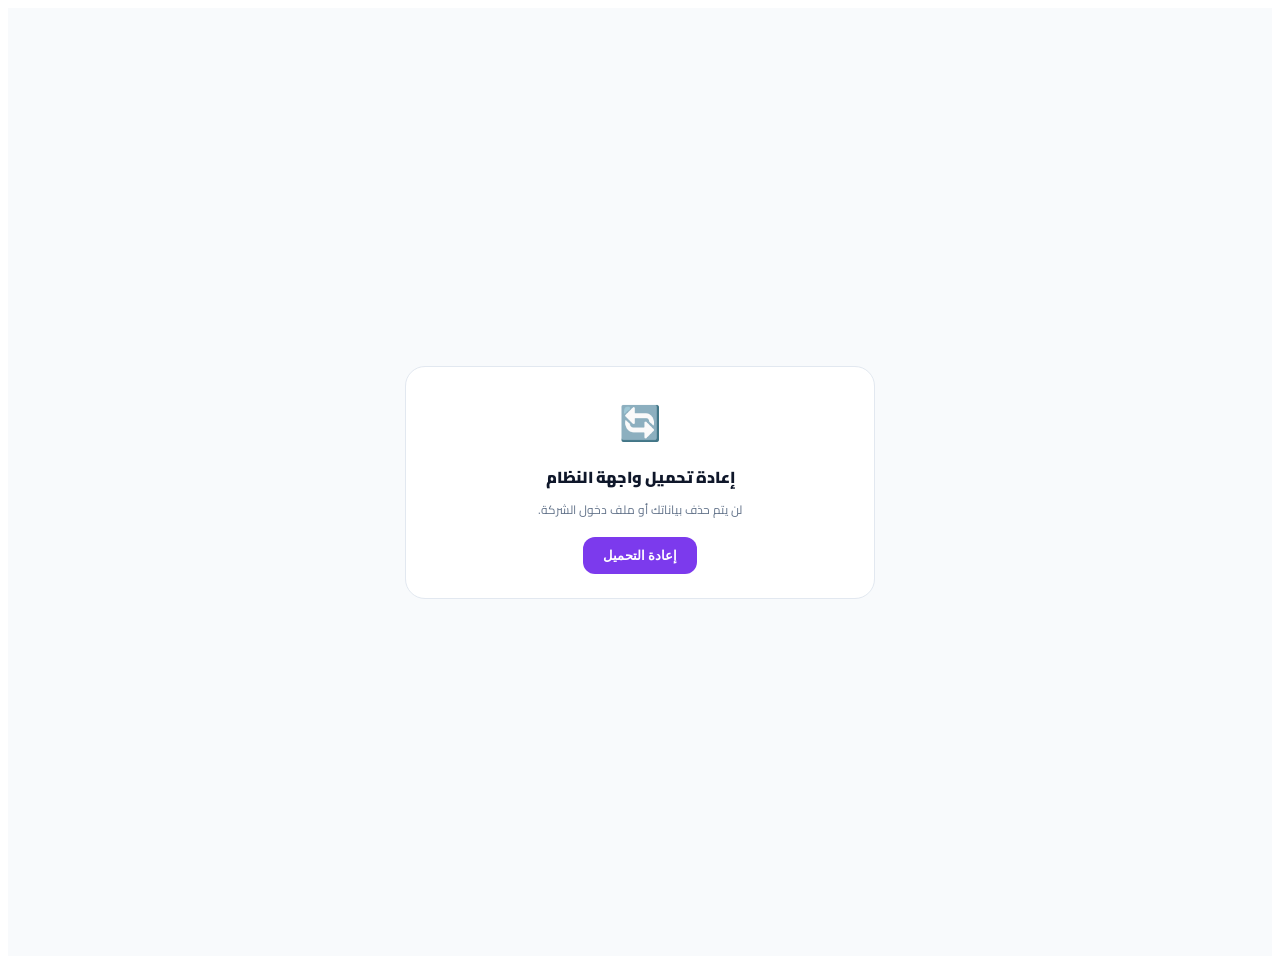
==== commit 6fa170b9: "Add files via upload" ====
--- a/index.html
+++ b/index.html
@@ -1,327 +1,134 @@
 <!doctype html>
 <html lang="ar" dir="rtl">
 <head>
-  <meta charset="utf-8" />
-  <meta name="viewport" content="width=device-width,initial-scale=1,viewport-fit=cover" />
-  <meta name="theme-color" content="#0b4d8f" />
+  <meta charset="UTF-8" />
+  <meta name="viewport" content="width=device-width, initial-scale=1.0, viewport-fit=cover" />
+  <meta name="theme-color" content="#7C3AED" />
   <meta name="mobile-web-app-capable" content="yes" />
   <meta name="apple-mobile-web-app-capable" content="yes" />
   <meta name="apple-mobile-web-app-status-bar-style" content="default" />
-  <meta name="apple-mobile-web-app-title" content="شهد للحسابات" />
-  <link rel="manifest" href="manifest.webmanifest" />
-  <link rel="icon" href="icon-192.png" />
-  <link rel="apple-touch-icon" href="icon-192.png" />
+  <meta name="apple-mobile-web-app-title" content="كاش توب 3" />
+  <title>كاش توب 3</title>
+  <link rel="icon" type="image/png" href="./app-icon.png?v=7.9.4.136-localization" />
+  <link rel="apple-touch-icon" href="./icon-192.png?v=7.9.4.136-localization" />
+  <link rel="manifest" href="./manifest.webmanifest" />
   <link rel="preconnect" href="https://fonts.googleapis.com" />
   <link rel="preconnect" href="https://fonts.gstatic.com" crossorigin />
-  <link href="https://fonts.googleapis.com/css2?family=Cairo:wght@400;500;600;700;800;900&display=swap" rel="stylesheet" />
-  <link rel="stylesheet" href="styles.css?v=17" />
-  <title>شهد | إدارة العقارات والحسابات</title>
+  <link href="https://fonts.googleapis.com/css2?family=Cairo:wght@200;300;400;500;600;700;800;900&display=swap" rel="stylesheet" />
+  <link rel="stylesheet" href="./app.css?v=7.9.4.136-localization" />
+  <script type="importmap">
+  {
+    "imports": {
+      "react": "https://esm.sh/react@19.3.0",
+      "react-dom": "https://esm.sh/react-dom@19.3.0?external=react",
+      "react-dom/client": "https://esm.sh/react-dom@19.3.0/client?external=react",
+      "react/jsx-runtime": "https://esm.sh/react@19.3.0/jsx-runtime",
+      "lucide-react": "https://esm.sh/lucide-react@0.546.0?external=react",
+      "jsbarcode": "https://esm.sh/jsbarcode@3.12.3",
+      "xlsx": "https://esm.sh/xlsx@0.18.5"
+    }
+  }
+  </script>
+  <script src="./oscar-activation-runtime.js?v=7.9.4.136-localization"></script>
+  <script>
+    try {
+      const rt = window.OscarActivation?.readRuntime?.();
+      const companyTitle = String(rt?.companyName || rt?.trialProfile?.companyName || '').trim();
+      if (companyTitle) document.title = companyTitle;
+    } catch (_) {}
+  </script>
+  <script src="./oscar-cloud-sync.js?v=7.9.4.136-localization"></script>
 </head>
 <body>
-  <svg class="svg-sprite" aria-hidden="true">
-    <symbol id="i-menu" viewBox="0 0 24 24"><path d="M4 6h16M4 12h16M4 18h16"/></symbol>
-    <symbol id="i-close" viewBox="0 0 24 24"><path d="M6 6l12 12M18 6L6 18"/></symbol>
-    <symbol id="i-home" viewBox="0 0 24 24"><path d="M3 11l9-8 9 8v9a1 1 0 0 1-1 1h-5v-7H9v7H4a1 1 0 0 1-1-1z"/></symbol>
-    <symbol id="i-building" viewBox="0 0 24 24"><path d="M4 21V4h10v17M14 9h6v12M7 7h2M11 7h1M7 11h2M11 11h1M7 15h2M11 15h1M17 12h1M17 16h1M2 21h20"/></symbol>
-    <symbol id="i-project" viewBox="0 0 24 24"><path d="M4 7h16v13H4zM8 7V4h8v3M4 11h16M10 11v2h4v-2"/></symbol>
-    <symbol id="i-users" viewBox="0 0 24 24"><path d="M16 21v-2a4 4 0 0 0-4-4H6a4 4 0 0 0-4 4v2M9 11a4 4 0 1 0 0-8 4 4 0 0 0 0 8M22 21v-2a4 4 0 0 0-3-3.87M16 3.13a4 4 0 0 1 0 7.75"/></symbol>
-    <symbol id="i-swap" viewBox="0 0 24 24"><path d="M7 7h14l-3-3M21 7l-3 3M17 17H3l3-3M3 17l3 3"/></symbol>
-    <symbol id="i-clock" viewBox="0 0 24 24"><circle cx="12" cy="12" r="9"/><path d="M12 7v5l3 2"/></symbol>
-    <symbol id="i-debt" viewBox="0 0 24 24"><path d="M4 4h16v16H4zM8 8h8M8 12h8M8 16h5"/></symbol>
-    <symbol id="i-chart" viewBox="0 0 24 24"><path d="M4 20V10M10 20V4M16 20v-7M22 20V8M2 20h21"/></symbol>
-    <symbol id="i-settings" viewBox="0 0 24 24"><circle cx="12" cy="12" r="3"/><path d="M19.4 15a1.7 1.7 0 0 0 .34 1.88l.06.06-2.83 2.83-.06-.06A1.7 1.7 0 0 0 15 19.4a1.7 1.7 0 0 0-1 .6 1.7 1.7 0 0 0-.4 1.1V21h-4v-.1A1.7 1.7 0 0 0 8.6 19.4a1.7 1.7 0 0 0-1.88.34l-.06.06-2.83-2.83.06-.06A1.7 1.7 0 0 0 4.6 15a1.7 1.7 0 0 0-.6-1 1.7 1.7 0 0 0-1.1-.4H3v-4h.1A1.7 1.7 0 0 0 4.6 8.6a1.7 1.7 0 0 0-.34-1.88l-.06-.06 2.83-2.83.06.06A1.7 1.7 0 0 0 9 4.6a1.7 1.7 0 0 0 1-.6 1.7 1.7 0 0 0 .4-1.1V3h4v.1A1.7 1.7 0 0 0 15.4 4.6a1.7 1.7 0 0 0 1.88-.34l.06-.06 2.83 2.83-.06.06A1.7 1.7 0 0 0 19.4 9c.2.36.55.7 1 .9.35.15.73.2 1.1.2h.1v4h-.1c-.38 0-.75.05-1.1.2-.45.2-.8.54-1 .9z"/></symbol>
-    <symbol id="i-plus" viewBox="0 0 24 24"><path d="M12 5v14M5 12h14"/></symbol>
-    <symbol id="i-edit" viewBox="0 0 24 24"><path d="M4 20h4l11-11-4-4L4 16v4zM13.5 6.5l4 4"/></symbol>
-    <symbol id="i-trash" viewBox="0 0 24 24"><path d="M4 7h16M9 7V4h6v3M7 7l1 13h8l1-13M10 11v5M14 11v5"/></symbol>
-    <symbol id="i-download" viewBox="0 0 24 24"><path d="M12 3v12M7 10l5 5 5-5M4 20h16"/></symbol>
-    <symbol id="i-search" viewBox="0 0 24 24"><circle cx="11" cy="11" r="7"/><path d="M16.5 16.5L21 21"/></symbol>
-    <symbol id="i-receipt" viewBox="0 0 24 24"><path d="M6 3h12v18l-3-2-3 2-3-2-3 2zM9 8h6M9 12h6M9 16h4"/></symbol>
-    <symbol id="i-check" viewBox="0 0 24 24"><path d="M5 12l4 4L19 6"/></symbol>
-    <symbol id="i-backup" viewBox="0 0 24 24"><path d="M12 3v12M8 7l4-4 4 4M5 13v7h14v-7"/></symbol>
-    <symbol id="i-share" viewBox="0 0 24 24"><circle cx="18" cy="5" r="3"/><circle cx="6" cy="12" r="3"/><circle cx="18" cy="19" r="3"/><path d="M8.7 10.7l6.6-4.1M8.7 13.3l6.6 4.1"/></symbol>
-    <symbol id="i-sync" viewBox="0 0 24 24"><path d="M7.5 18.5H6a4 4 0 0 1-.55-7.96A6.5 6.5 0 0 1 18 8.7a4.5 4.5 0 0 1 .5 8.97H17"/><path d="M9 15l3-3 3 3M12 12v8"/></symbol>
-    <symbol id="i-bell" viewBox="0 0 24 24"><path d="M18 8a6 6 0 0 0-12 0c0 7-3 7-3 9h18c0-2-3-2-3-9"/><path d="M10 21h4"/></symbol>
-    <symbol id="i-lock" viewBox="0 0 24 24"><rect x="5" y="10" width="14" height="11" rx="2"/><path d="M8 10V7a4 4 0 0 1 8 0v3"/></symbol>
-    <symbol id="i-logout" viewBox="0 0 24 24"><path d="M10 17l5-5-5-5M15 12H3M21 3v18h-7"/></symbol>
-    <symbol id="i-user-shield" viewBox="0 0 24 24"><circle cx="9" cy="7" r="4"/><path d="M2 21v-2a7 7 0 0 1 11-5.7M17 12l4 2v3c0 2.5-1.7 4.4-4 5-2.3-.6-4-2.5-4-5v-3z"/></symbol>
-  </svg>
+  <script>document.documentElement.classList.remove('dark');</script>
+  <style>.ct-startup-screen{min-height:100dvh;display:flex;flex-direction:column;align-items:center;justify-content:center;gap:24px;text-align:center;background:#fafbff;color:#1e293b;padding:24px;font-family:Cairo,Tahoma,sans-serif;box-sizing:border-box}.ct-startup-screen h2{font-size:26px;max-width:420px;margin:0}.ct-startup-screen p{color:#64748b}.ct-loading-ring{width:150px;height:150px;border:12px solid #e5e7eb;border-top-color:#7c3aed;border-radius:50%;display:grid;place-items:center;animation:ct-spin .55s linear infinite}.ct-loading-ring span{font-size:65px;color:#7c3aed}.ct-loading-status{padding:18px 25px;border-radius:18px;background:#ede9fe;color:#6d28d9}@keyframes ct-spin{to{transform:rotate(360deg)}}@media(prefers-reduced-motion:reduce){.ct-loading-ring{animation:none}}</style><div id="root"><div class="ct-startup-screen" dir="rtl"><div class="ct-loading-ring" aria-label="جاري التشغيل"></div><div class="ct-loading-status" role="status">جاري تشغيل التطبيق…</div></div></div></div>
+  <script type="module">
+    const OSCAR_BUILD = '7.9.4.136-localization';
+    const isLocal = ['localhost', '127.0.0.1', '::1'].includes(location.hostname);
 
-  <section id="loginGate" class="login-gate">
-    <div class="login-backdrop-shape login-shape-a"></div><div class="login-backdrop-shape login-shape-b"></div>
-    <div class="login-card">
-      <div class="login-brand"><img src="shahd-logo.jpg" alt="شركة شهد" /><div><strong>نظام شهد السحابي</strong><span>إدارة العقارات والمشاريع والحسابات</span></div></div>
-      <div class="login-heading"><div class="login-lock"><svg class="icon"><use href="#i-lock"/></svg></div><h1>تسجيل الدخول</h1><p>أدخل بيانات الحساب التي أنشأها مدير الشركة.</p></div>
-      <form id="loginForm" class="login-form">
-        <label class="login-field"><span>مفتاح الشركة</span><div><svg class="icon"><use href="#i-lock"/></svg><input id="companyKey" name="companyKey" autocomplete="organization" placeholder="مثال: SHD-XXXX-XXXX" required /></div></label>
-        <label class="login-field"><span>اسم المستخدم</span><div><svg class="icon"><use href="#i-users"/></svg><input name="username" autocomplete="username" placeholder="اسم المستخدم" required /></div></label>
-        <label class="login-field"><span>كلمة المرور</span><div><svg class="icon"><use href="#i-lock"/></svg><input name="password" type="password" autocomplete="current-password" placeholder="••••••••" required /></div></label>
-        <div id="loginStatus" class="login-status"></div>
-        <button class="btn btn-primary login-submit" type="submit"><svg class="icon"><use href="#i-lock"/></svg>دخول إلى النظام</button>
-      </form>
-</div>
-  </section>
+    const clearCodeCaches = async () => {
+      try {
+        if ('caches' in window) {
+          const keys = await caches.keys();
+          await Promise.all(keys.filter((key) => key.startsWith('oscar-accounting-')).map((key) => caches.delete(key)));
+        }
+      } catch (_) {}
+      try {
+        if ('serviceWorker' in navigator) {
+          const registrations = await navigator.serviceWorker.getRegistrations();
+          await Promise.all(registrations.map((registration) => registration.unregister()));
+        }
+      } catch (_) {}
+    };
 
-  <div id="appShell" class="app-shell" hidden>
-    <aside id="sidebar" class="sidebar">
-      <div class="brand-wrap">
-        <img class="brand-logo" src="shahd-logo.jpg" alt="شعار شركة شهد" />
-        <button class="icon-btn sidebar-close" id="sidebarClose" aria-label="إغلاق القائمة"><svg class="icon"><use href="#i-close"/></svg></button>
-      </div>
-      <nav class="nav-list" id="navList">
-        <button class="nav-link active" data-view="dashboard"><svg class="icon"><use href="#i-home"/></svg><span>الرئيسية</span></button>
-        <button class="nav-link" data-view="projects"><svg class="icon"><use href="#i-project"/></svg><span>مشاريعي</span></button>
-        <button class="nav-link" data-view="buildings"><svg class="icon"><use href="#i-building"/></svg><span>العقارات</span></button>
-        <button class="nav-link" data-view="tenants"><svg class="icon"><use href="#i-users"/></svg><span>المستأجرون</span></button>
-        <button class="nav-link" data-view="movements"><svg class="icon"><use href="#i-swap"/></svg><span>الحركة اليومية</span></button>
-        <button class="nav-link" data-view="arrears"><svg class="icon"><use href="#i-clock"/></svg><span>متأخرات المستأجرين</span></button>
-        <button class="nav-link" data-view="debts"><svg class="icon"><use href="#i-debt"/></svg><span>الديون لنا وعلينا</span></button>
-        <button class="nav-link" data-view="reports"><svg class="icon"><use href="#i-chart"/></svg><span>التقارير</span></button>
-        <button class="nav-link" data-view="users"><svg class="icon"><use href="#i-user-shield"/></svg><span>المستخدمون والصلاحيات</span></button>
-        <button class="nav-link" data-view="settings"><svg class="icon"><use href="#i-settings"/></svg><span>الإعدادات</span></button>
-      </nav>
-      <div class="sidebar-foot">
-        <div class="security-note"><span class="dot"></span> تخزين IndexedDB محلي كبير</div>
-        <small id="sessionCompanyName">شركة شهد</small>
-      </div>
-    </aside>
+    const showRecovery = () => {
+      const root = document.getElementById('root');
+      if (!root) return;
+      root.innerHTML = '<div dir="rtl" style="min-height:100vh;display:flex;align-items:center;justify-content:center;background:#f8fafc;font-family:Cairo,sans-serif;padding:24px"><div style="max-width:420px;width:100%;text-align:center;background:#fff;border:1px solid #e2e8f0;border-radius:20px;padding:24px"><div style="font-size:34px">🔄</div><div style="font-weight:900;color:#0f172a;margin-top:8px">إعادة تحميل واجهة النظام</div><div style="font-size:12px;color:#64748b;margin-top:6px">لن يتم حذف بياناتك أو ملف دخول الشركة.</div><button id="oscar-reload" style="margin-top:16px;border:0;border-radius:12px;background:#7C3AED;color:#fff;padding:11px 20px;font-weight:800">إعادة التحميل</button></div></div>';
+      document.getElementById('oscar-reload')?.addEventListener('click', async () => {
+        await clearCodeCaches();
+        sessionStorage.removeItem('oscar-rootfix-retry');
+        location.reload();
+      });
+    };
 
-    <div id="sidebarOverlay" class="sidebar-overlay"></div>
+    const boot = async () => {
+      // Local editors/localhost may still be controlled by a Service Worker from an older build.
+      // Remove only code caches and the old worker once; never touch IndexedDB/company data.
+      if (isLocal && 'serviceWorker' in navigator && navigator.serviceWorker.controller) {
+        const localHealKey = 'oscar-local-sw-heal-' + OSCAR_BUILD;
+        if (sessionStorage.getItem(localHealKey) !== '1') {
+          sessionStorage.setItem(localHealKey, '1');
+          try {
+            const registrations = await navigator.serviceWorker.getRegistrations();
+            await Promise.all(registrations.map((registration) => registration.unregister()));
+          } catch (_) {}
+          try {
+            if ('caches' in window) {
+              const keys = await caches.keys();
+              await Promise.all(keys.filter((key) => key.startsWith('oscar-accounting-')).map((key) => caches.delete(key)));
+            }
+          } catch (_) {}
+          const url = new URL(location.href);
+          url.searchParams.set('_oscar_local', Date.now().toString());
+          location.replace(url.href);
+          return;
+        }
+      }
+      try {
+        const markerKey = 'oscar-last-boot-build';
+        const previous = localStorage.getItem(markerKey);
+        if (previous !== OSCAR_BUILD) {
+          // Do not destroy the previous PWA cache during an update. Keeping it lets
+          // the program open immediately/offline while the new worker refreshes files.
+          localStorage.setItem(markerKey, OSCAR_BUILD);
+        }
+      } catch (_) {}
 
-    <main class="main">
-      <header class="topbar">
-        <div class="topbar-right">
-          <button id="menuBtn" class="icon-btn" aria-label="فتح القائمة"><svg class="icon"><use href="#i-menu"/></svg></button>
-          <div>
-            <div class="top-title" id="pageTitle">لوحة التحكم</div>
-            <div class="top-subtitle" id="pageSubtitle">نظرة سريعة على العقارات والحسابات</div>
-          </div>
-        </div>
-        <div class="topbar-actions">
-          <button class="sync-button header-plain-action" id="syncButton" type="button" title="المزامنة السحابية" aria-label="المزامنة السحابية"><svg class="icon"><use href="#i-sync"/></svg><span id="syncBadge" class="sync-badge" hidden>0</span></button>
-          <button class="notification-button header-plain-action" id="notificationButton" type="button" title="تنبيهات المتأخرات" aria-label="تنبيهات المتأخرات"><svg class="icon"><use href="#i-bell"/></svg><span id="notificationBadge" class="notification-badge" hidden>0</span></button>
-          <div class="session-chip"><div><strong id="sessionUserName">—</strong><small><span id="sessionOfflineBadge" hidden>بدون إنترنت • </span>متصل بالشركة</small></div></div>
-          <button class="btn btn-primary" id="quickMovementBtn"><svg class="icon"><use href="#i-plus"/></svg><span>حركة جديدة</span></button>
-        </div>
-      </header>
+      try {
+        await import('./main.js?v=7.9.4.136-localization');
+        sessionStorage.removeItem('oscar-rootfix-retry');
+      } catch (error) {
+        try { console.error('OSCAR_BOOT_RECOVERY', error); } catch (_) {}
+        const retried = sessionStorage.getItem('oscar-rootfix-retry') === OSCAR_BUILD;
+        if (!retried) {
+          sessionStorage.setItem('oscar-rootfix-retry', OSCAR_BUILD);
+          try { const registration = await navigator.serviceWorker?.getRegistration?.(); registration?.update?.(); } catch (_) {}
+          const url = new URL(location.href);
+          url.searchParams.set('_oscar_build', OSCAR_BUILD + '-' + Date.now());
+          location.replace(url.href);
+          return;
+        }
+        showRecovery();
+      }
+    };
 
-      <div class="content">
-        <section class="view active" id="view-dashboard">
-          <div class="hero-card">
-            <div>
-              <span class="eyebrow">شركة شهد للتجارة العامة والمقاولات</span>
-              <h1>إدارة العقارات والحسابات في مكان واحد</h1>
-              <p>متابعة الإيجارات، المتأخرات، الديون، السداد والحركة اليومية لكل عملة بشكل مستقل ودقيق.</p>
-            </div>
-            <div class="hero-actions">
-              <button class="btn btn-light" id="heroTenantBtn"><svg class="icon"><use href="#i-users"/></svg>إضافة مستأجر</button>
-              <button class="btn btn-light" id="heroDebtBtn"><svg class="icon"><use href="#i-debt"/></svg>إضافة دين لنا / علينا</button>
-            </div>
-          </div>
-
-          <div class="stats-grid" id="dashboardStats"></div>
-
-          <div class="grid-2">
-            <article class="panel">
-              <div class="panel-head"><div><h2>ملخص الحركة الحالية</h2><p>إجمالي الوارد والمصروف حسب العملة</p></div></div>
-              <div id="dashboardCurrencySummary" class="currency-summary"></div>
-            </article>
-            <article class="panel">
-              <div class="panel-head"><div><h2>تنبيهات تحتاج متابعة</h2><p>أهم الحالات المفتوحة</p></div></div>
-              <div id="dashboardAlerts" class="alerts-list"></div>
-            </article>
-          </div>
-
-          <article class="panel">
-            <div class="panel-head"><div><h2>آخر الحركات</h2><p>أحدث العمليات المسجلة</p></div><button class="btn btn-ghost" data-go="movements">عرض الكل</button></div>
-            <div id="dashboardRecent" class="table-wrap"></div>
-          </article>
-        </section>
-
-        <section class="view" id="view-projects">
-          <div class="section-actions wrap-actions">
-            <div class="search-box"><svg class="icon"><use href="#i-search"/></svg><input id="projectSearch" type="search" placeholder="بحث باسم المشروع أو العميل أو الموقع" /></div>
-            <button class="btn btn-primary" id="addProjectBtn"><svg class="icon"><use href="#i-plus"/></svg>إضافة مشروع</button>
-          </div>
-          <div id="projectsSummary" class="projects-summary-grid" aria-label="إحصائيات جميع المشاريع">
-            <article class="project-total-card total-in-card">
-              <div class="project-total-head"><span>إجمالي الوارد</span><strong>جميع المشاريع</strong></div>
-              <div class="project-total-values" id="projectsTotalIn"></div>
-              <small>كل المبالغ الواردة المسجلة على المشاريع</small>
-            </article>
-            <article class="project-total-card total-out-card">
-              <div class="project-total-head"><span>إجمالي الصادر</span><strong>جميع المشاريع</strong></div>
-              <div class="project-total-values" id="projectsTotalOut"></div>
-              <small>كل المبالغ الصادرة المسجلة على المشاريع</small>
-            </article>
-            <article class="project-total-card total-receivable-card">
-              <div class="project-total-head"><span>الدين لنا</span><strong>المتبقي</strong></div>
-              <div class="project-total-values" id="projectsTotalReceivable"></div>
-              <small>إجمالي الديون المفتوحة المطلوب تحصيلها</small>
-            </article>
-            <article class="project-total-card total-payable-card">
-              <div class="project-total-head"><span>الدين علينا</span><strong>المتبقي</strong></div>
-              <div class="project-total-values" id="projectsTotalPayable"></div>
-              <small>إجمالي الديون المفتوحة المطلوب سدادها</small>
-            </article>
-          </div>
-          <div id="projectsCards" class="cards-grid project-cards"></div>
-        </section>
-
-        <section class="view" id="view-project-details">
-          <div class="project-detail-top">
-            <button class="btn btn-ghost" data-go="projects">العودة إلى مشاريعي</button>
-            <div class="project-detail-actions">
-              <button class="btn btn-ghost" id="projectEditBtn"><svg class="icon"><use href="#i-edit"/></svg>تعديل المشروع</button>
-              <button class="btn btn-primary" id="projectAddMovementBtn"><svg class="icon"><use href="#i-swap"/></svg>تسجيل صادر / وارد</button>
-              <button class="btn btn-primary" id="projectAddReceivableBtn"><svg class="icon"><use href="#i-debt"/></svg>دين لنا</button>
-              <button class="btn btn-danger-soft" id="projectAddPayableBtn"><svg class="icon"><use href="#i-debt"/></svg>دين علينا</button>
-            </div>
-          </div>
-          <div id="projectHeader"></div>
-          <div id="projectCurrencySummary" class="project-currency-grid"></div>
-          <div class="section-actions wrap-actions project-ledger-actions">
-            <div class="tabs debt-tabs project-tabs" id="projectTabs">
-              <button class="tab active" data-project-tab="movements">الصادر والوارد</button>
-              <button class="tab" data-project-tab="receivable">ديون لنا</button>
-              <button class="tab" data-project-tab="payable">ديون علينا</button>
-              <button class="tab" data-project-tab="closed">تم السداد والانتهاء</button>
-            </div>
-          </div>
-          <div class="panel"><div id="projectDetailContent" class="table-wrap"></div></div>
-        </section>
-
-        <section class="view" id="view-buildings">
-          <div class="section-actions wrap-actions buildings-actions">
-            <div class="search-box"><svg class="icon"><use href="#i-search"/></svg><input id="buildingSearch" type="search" placeholder="بحث باسم العمارة أو العنوان" /></div>
-            <button class="btn btn-primary" id="addBuildingBtn"><svg class="icon"><use href="#i-plus"/></svg>إضافة عمارة</button>
-          </div>
-          <div id="buildingsCards" class="cards-grid"></div>
-        </section>
-
-        <section class="view" id="view-tenants">
-          <div class="section-actions wrap-actions">
-            <div class="search-box"><svg class="icon"><use href="#i-search"/></svg><input id="tenantSearch" type="search" placeholder="بحث باسم المستأجر أو رقم الجوال أو الهوية" /></div>
-            <select id="tenantBuildingFilter" class="select compact"><option value="">كل العقارات</option></select>
-            <button class="btn btn-primary" id="addTenantBtn"><svg class="icon"><use href="#i-plus"/></svg>إضافة مستأجر</button>
-          </div>
-          <div class="panel"><div id="tenantsTable" class="table-wrap"></div></div>
-        </section>
-
-        <section class="view" id="view-movements">
-          <div class="section-actions wrap-actions">
-            <div class="filter-group">
-              <input id="movementDateFrom" class="input compact" type="date" />
-              <input id="movementDateTo" class="input compact" type="date" />
-              <select id="movementTypeFilter" class="select compact"><option value="">كل الحركات</option><option value="general">حركة عامة</option><option value="rent">دفعة مستأجر</option></select>
-              <select id="movementProjectFilter" class="select compact"><option value="">كل المشاريع</option></select>
-            </div>
-            <button class="btn btn-primary" id="addMovementBtn"><svg class="icon"><use href="#i-plus"/></svg>تسجيل حركة / دفعة</button>
-          </div>
-          <div id="movementsTotals" class="mini-stats"></div>
-          <div class="panel"><div id="movementsTable" class="table-wrap"></div></div>
-        </section>
-
-        <section class="view" id="view-arrears">
-          <div class="section-actions wrap-actions">
-            <div class="filter-group">
-              <label class="inline-label">احسب المتأخرات حتى شهر <input id="arrearsCutoff" class="input compact" type="month" /></label>
-              <select id="arrearsBuildingFilter" class="select compact"><option value="">كل العقارات</option></select>
-            </div>
-            <div class="arrears-toolbar-actions"><button class="btn btn-ghost" id="refreshArrearsBtn">تحديث الحساب</button><button class="btn btn-primary" id="exportArrearsPdfBtn"><svg class="icon"><use href="#i-download"/></svg>تقرير PDF</button></div>
-          </div>
-          <div id="arrearsSummary" class="mini-stats"></div>
-          <div class="panel">
-            <div class="panel-head"><div><h2>متأخرات المستأجرين</h2><p>الحساب مبني على شهر بداية العقد، مدة العقد، والدفعات المرتبطة بالأشهر.</p></div></div>
-            <div id="arrearsTable" class="table-wrap"></div>
-          </div>
-        </section>
-
-        <section class="view" id="view-debts">
-          <div class="section-actions wrap-actions">
-            <div class="tabs debt-tabs" id="debtTabs"><button class="tab active" data-debt-tab="receivable">ديون لنا</button><button class="tab" data-debt-tab="payable">ديون علينا</button><button class="tab" data-debt-tab="closed">تم السداد والانتهاء</button></div>
-            <button class="btn btn-primary" id="addDebtBtn"><svg class="icon"><use href="#i-plus"/></svg>إضافة دين لنا / علينا</button>
-          </div>
-          <div id="debtSummary" class="mini-stats"></div>
-          <div class="panel"><div id="debtsTable" class="table-wrap"></div></div>
-        </section>
-
-        <section class="view" id="view-reports">
-          <div class="section-actions wrap-actions">
-            <div class="filter-group"><input id="reportFrom" class="input compact" type="date" /><input id="reportTo" class="input compact" type="date" /></div>
-            <button class="btn btn-ghost" id="exportCsvBtn"><svg class="icon"><use href="#i-download"/></svg>تصدير CSV</button>
-          </div>
-          <div id="reportCards" class="stats-grid"></div>
-          <div class="grid-2">
-            <article class="panel"><div class="panel-head"><div><h2>الحركة حسب العملة</h2><p>لا يتم دمج العملات أو تحويلها</p></div></div><div id="reportCurrencies" class="currency-summary"></div></article>
-            <article class="panel"><div class="panel-head"><div><h2>الإيجارات والمتأخرات</h2><p>ملخص عقود المستأجرين حتى الشهر المحدد</p></div></div><div id="reportRent" class="report-list"></div></article>
-          </div>
-        </section>
-
-
-        <section class="view" id="view-users">
-          <div class="section-actions wrap-actions">
-            <div><h2 class="section-inline-title">المستخدمون والصلاحيات</h2><p class="section-inline-note">كل موظف يرى وينفذ فقط ما يسمح له المدير به.</p></div>
-            <button class="btn btn-primary" id="addUserBtn"><svg class="icon"><use href="#i-plus"/></svg>إضافة مستخدم</button>
-          </div>
-          <div id="usersSummary" class="mini-stats"></div>
-          <div class="panel"><div id="usersTable" class="table-wrap"><div class="empty">جاري تحميل المستخدمين...</div></div></div>
-        </section>
-
-        <section class="view" id="view-settings">
-          <div class="settings-grid">
-            <article class="panel settings-protected">
-              <div class="panel-head"><div><h2>هوية الشركة</h2><p>تظهر في الواجهة وسندات القبض</p></div></div>
-              <form id="settingsForm" class="form-grid">
-                <label class="field full"><span>اسم الشركة</span><input class="input" name="companyName" required /></label>
-                <label class="field full"><span>الوصف</span><input class="input" name="companySubtitle" /></label>
-                <label class="field"><span>المنفذ الافتراضي</span><input class="input" name="defaultExecutor" /></label>
-                <label class="field"><span>بادئة رقم السند</span><input class="input" name="receiptPrefix" maxlength="8" /></label>
-                <label class="field"><span>مفتاح الدولة لواتساب</span><input class="input" name="whatsappCountryCode" inputmode="numeric" placeholder="970" /></label>
-                <label class="field"><span>يوم استحقاق الإيجار</span><input class="input" name="rentDueDay" type="number" min="1" max="28" /></label>
-                <label class="field"><span>الوضع</span><select class="select" name="theme"><option value="light">فاتح</option><option value="dark">داكن</option></select></label>
-                <div class="full"><button class="btn btn-primary" type="submit"><svg class="icon"><use href="#i-check"/></svg>حفظ الإعدادات</button></div>
-              </form>
-            </article>
-
-            <article class="panel settings-protected">
-              <div class="panel-head"><div><h2>تثبيت التطبيق والنسخ الاحتياطي</h2><p>كل الملفات في مستوى واحد بدون مجلدات.</p></div></div>
-              <div class="stack-actions">
-                <button class="btn btn-primary" id="installPwaBtn"><svg class="icon"><use href="#i-download"/></svg>تثبيت التطبيق على الجهاز</button>
-                <button class="btn btn-ghost" id="backupBtn"><svg class="icon"><use href="#i-backup"/></svg>تصدير نسخة احتياطية JSON</button>
-                <label class="btn btn-ghost file-btn"><svg class="icon"><use href="#i-backup"/></svg>استيراد نسخة احتياطية<input id="restoreInput" type="file" accept="application/json" hidden /></label>
-                <button class="btn btn-danger-soft" id="loadDemoBtn">تحميل بيانات تجريبية</button>
-                <button class="btn btn-danger-soft" id="clearDataBtn">مسح جميع البيانات</button>
-              </div>
-              <div class="info-box"><strong>المزامنة:</strong> بيانات العمل محفوظة أولاً داخل IndexedDB على الجهاز، ثم تدخل أي تعديلات في طابور مستقل وتُرفع إلى Turso عند توفر الإنترنت. فشل عملية واحدة لا يوقف بقية الطابور.</div>
-            </article>
-
-            <article class="panel account-settings-panel">
-              <div class="panel-head"><div><h2>الحساب والجلسة</h2><p>إدارة جلسة المستخدم على هذا الجهاز</p></div></div>
-              <div class="stack-actions">
-                <div class="info-box account-session-info" style="margin:0"><strong>الحساب الحالي:</strong> <span id="settingsSessionUser">—</span><br><strong>الشركة:</strong> <span id="settingsSessionCompany">—</span></div>
-                <button class="btn btn-danger-soft settings-logout-btn" id="settingsLogoutBtn"><svg class="icon"><use href="#i-logout"/></svg>تسجيل الخروج من الحساب</button>
-              </div>
-            </article>
-          </div>
-        </section>
-      </div>
-    </main>
-
-    <nav id="mobileBottomNav" class="mobile-bottom-nav" aria-label="التنقل السريع">
-      <button class="mobile-bottom-item" type="button" data-go="dashboard" data-mobile-view="dashboard"><svg class="icon"><use href="#i-home"/></svg><span>الرئيسية</span></button>
-      <button class="mobile-bottom-item" type="button" data-go="projects" data-mobile-view="projects"><svg class="icon"><use href="#i-project"/></svg><span>مشاريعي</span></button>
-      <button class="mobile-bottom-item" type="button" data-go="buildings" data-mobile-view="buildings"><svg class="icon"><use href="#i-building"/></svg><span>العقارات</span></button>
-      <button class="mobile-bottom-item" type="button" data-go="movements" data-mobile-view="movements"><svg class="icon"><use href="#i-swap"/></svg><span>الحركة</span></button>
-      <button class="mobile-bottom-item" type="button" data-go="arrears" data-mobile-view="arrears"><svg class="icon"><use href="#i-clock"/></svg><span>المتأخرات</span></button>
-    </nav>
-  </div>
-
-  <div id="modalRoot"></div>
-  <div id="toastRoot" class="toast-root" aria-live="polite"></div>
-
-  <script src="permissions.js?v=19"></script>
-  <script src="shahd-turso.js?v=19"></script>
-  <script src="auth-sync.js?v=19"></script>
-  <script src="app.js?v=19"></script>
+    boot();
+  </script>
+  <script>
+    if ('serviceWorker' in navigator && /^https?:$/.test(location.protocol) && !['localhost','127.0.0.1','::1'].includes(location.hostname)) {
+      addEventListener('load', () => navigator.serviceWorker.register('./sw.js?v=7.9.4.136-localization', { updateViaCache: 'none' }).then((registration) => registration.update()).catch(() => {}));
+    }
+  </script>
 </body>
 </html>
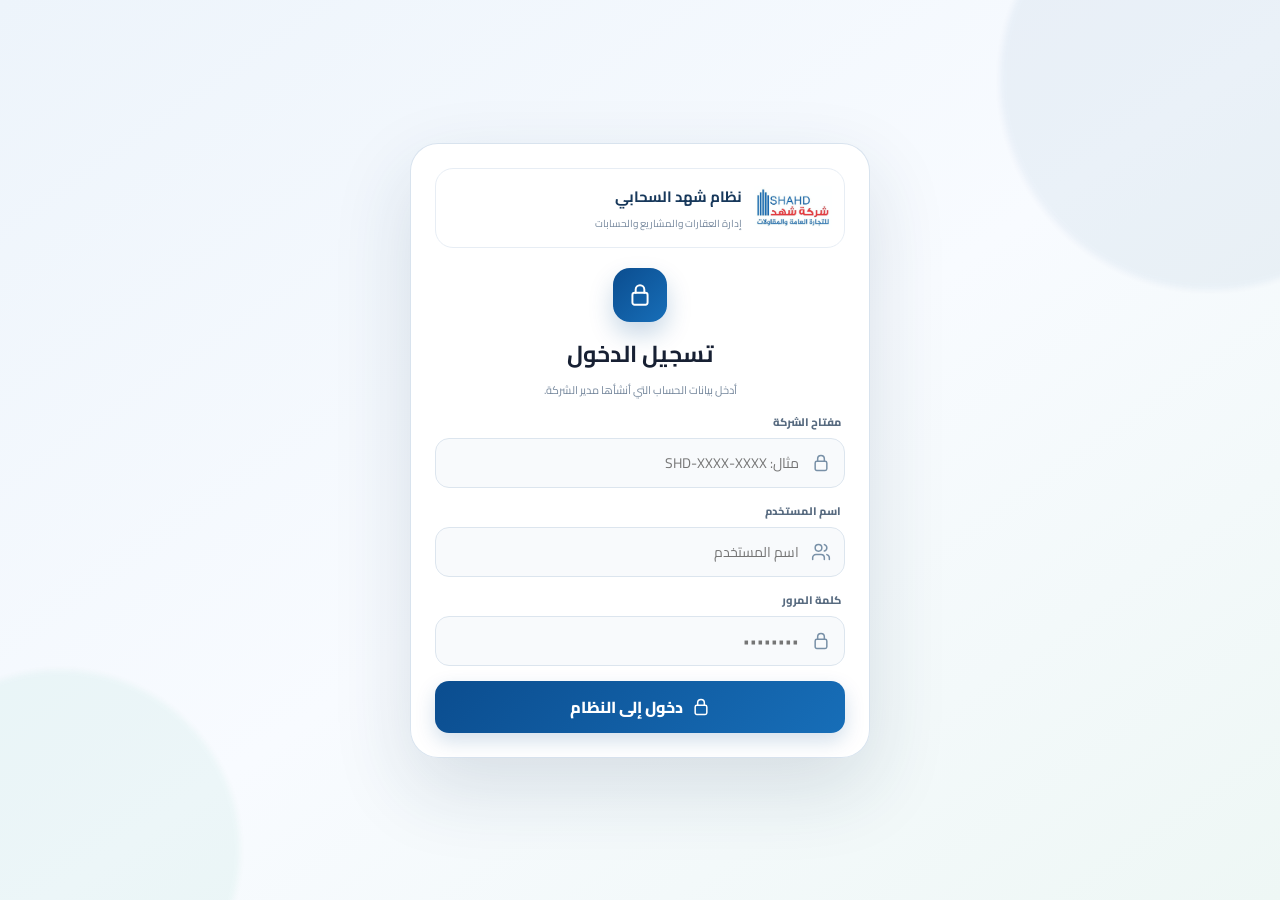
==== commit 1872ee61: "Add files via upload" ====
--- a/index.html
+++ b/index.html
@@ -1,134 +1,325 @@
 <!doctype html>
 <html lang="ar" dir="rtl">
 <head>
-  <meta charset="UTF-8" />
-  <meta name="viewport" content="width=device-width, initial-scale=1.0, viewport-fit=cover" />
-  <meta name="theme-color" content="#7C3AED" />
+  <meta charset="utf-8" />
+  <meta name="viewport" content="width=device-width,initial-scale=1,viewport-fit=cover" />
+  <meta name="theme-color" content="#0b4d8f" />
   <meta name="mobile-web-app-capable" content="yes" />
   <meta name="apple-mobile-web-app-capable" content="yes" />
   <meta name="apple-mobile-web-app-status-bar-style" content="default" />
-  <meta name="apple-mobile-web-app-title" content="كاش توب 3" />
-  <title>كاش توب 3</title>
-  <link rel="icon" type="image/png" href="./app-icon.png?v=7.9.4.136-localization" />
-  <link rel="apple-touch-icon" href="./icon-192.png?v=7.9.4.136-localization" />
-  <link rel="manifest" href="./manifest.webmanifest" />
+  <meta name="apple-mobile-web-app-title" content="شهد للحسابات" />
+  <link rel="manifest" href="manifest.webmanifest" />
+  <link rel="icon" href="icon-192.png" />
+  <link rel="apple-touch-icon" href="icon-192.png" />
   <link rel="preconnect" href="https://fonts.googleapis.com" />
   <link rel="preconnect" href="https://fonts.gstatic.com" crossorigin />
-  <link href="https://fonts.googleapis.com/css2?family=Cairo:wght@200;300;400;500;600;700;800;900&display=swap" rel="stylesheet" />
-  <link rel="stylesheet" href="./app.css?v=7.9.4.136-localization" />
-  <script type="importmap">
-  {
-    "imports": {
-      "react": "https://esm.sh/react@19.3.0",
-      "react-dom": "https://esm.sh/react-dom@19.3.0?external=react",
-      "react-dom/client": "https://esm.sh/react-dom@19.3.0/client?external=react",
-      "react/jsx-runtime": "https://esm.sh/react@19.3.0/jsx-runtime",
-      "lucide-react": "https://esm.sh/lucide-react@0.546.0?external=react",
-      "jsbarcode": "https://esm.sh/jsbarcode@3.12.3",
-      "xlsx": "https://esm.sh/xlsx@0.18.5"
-    }
-  }
-  </script>
-  <script src="./oscar-activation-runtime.js?v=7.9.4.136-localization"></script>
-  <script>
-    try {
-      const rt = window.OscarActivation?.readRuntime?.();
-      const companyTitle = String(rt?.companyName || rt?.trialProfile?.companyName || '').trim();
-      if (companyTitle) document.title = companyTitle;
-    } catch (_) {}
-  </script>
-  <script src="./oscar-cloud-sync.js?v=7.9.4.136-localization"></script>
+  <link href="https://fonts.googleapis.com/css2?family=Cairo:wght@400;500;600;700;800;900&display=swap" rel="stylesheet" />
+  <link rel="stylesheet" href="styles.css?v=17" />
+  <title>شهد | إدارة العقارات والحسابات</title>
 </head>
 <body>
-  <script>document.documentElement.classList.remove('dark');</script>
-  <style>.ct-startup-screen{min-height:100dvh;display:flex;flex-direction:column;align-items:center;justify-content:center;gap:24px;text-align:center;background:#fafbff;color:#1e293b;padding:24px;font-family:Cairo,Tahoma,sans-serif;box-sizing:border-box}.ct-startup-screen h2{font-size:26px;max-width:420px;margin:0}.ct-startup-screen p{color:#64748b}.ct-loading-ring{width:150px;height:150px;border:12px solid #e5e7eb;border-top-color:#7c3aed;border-radius:50%;display:grid;place-items:center;animation:ct-spin .55s linear infinite}.ct-loading-ring span{font-size:65px;color:#7c3aed}.ct-loading-status{padding:18px 25px;border-radius:18px;background:#ede9fe;color:#6d28d9}@keyframes ct-spin{to{transform:rotate(360deg)}}@media(prefers-reduced-motion:reduce){.ct-loading-ring{animation:none}}</style><div id="root"><div class="ct-startup-screen" dir="rtl"><div class="ct-loading-ring" aria-label="جاري التشغيل"></div><div class="ct-loading-status" role="status">جاري تشغيل التطبيق…</div></div></div></div>
-  <script type="module">
-    const OSCAR_BUILD = '7.9.4.136-localization';
-    const isLocal = ['localhost', '127.0.0.1', '::1'].includes(location.hostname);
-
-    const clearCodeCaches = async () => {
-      try {
-        if ('caches' in window) {
-          const keys = await caches.keys();
-          await Promise.all(keys.filter((key) => key.startsWith('oscar-accounting-')).map((key) => caches.delete(key)));
-        }
-      } catch (_) {}
-      try {
-        if ('serviceWorker' in navigator) {
-          const registrations = await navigator.serviceWorker.getRegistrations();
-          await Promise.all(registrations.map((registration) => registration.unregister()));
-        }
-      } catch (_) {}
-    };
-
-    const showRecovery = () => {
-      const root = document.getElementById('root');
-      if (!root) return;
-      root.innerHTML = '<div dir="rtl" style="min-height:100vh;display:flex;align-items:center;justify-content:center;background:#f8fafc;font-family:Cairo,sans-serif;padding:24px"><div style="max-width:420px;width:100%;text-align:center;background:#fff;border:1px solid #e2e8f0;border-radius:20px;padding:24px"><div style="font-size:34px">🔄</div><div style="font-weight:900;color:#0f172a;margin-top:8px">إعادة تحميل واجهة النظام</div><div style="font-size:12px;color:#64748b;margin-top:6px">لن يتم حذف بياناتك أو ملف دخول الشركة.</div><button id="oscar-reload" style="margin-top:16px;border:0;border-radius:12px;background:#7C3AED;color:#fff;padding:11px 20px;font-weight:800">إعادة التحميل</button></div></div>';
-      document.getElementById('oscar-reload')?.addEventListener('click', async () => {
-        await clearCodeCaches();
-        sessionStorage.removeItem('oscar-rootfix-retry');
-        location.reload();
-      });
-    };
-
-    const boot = async () => {
-      // Local editors/localhost may still be controlled by a Service Worker from an older build.
-      // Remove only code caches and the old worker once; never touch IndexedDB/company data.
-      if (isLocal && 'serviceWorker' in navigator && navigator.serviceWorker.controller) {
-        const localHealKey = 'oscar-local-sw-heal-' + OSCAR_BUILD;
-        if (sessionStorage.getItem(localHealKey) !== '1') {
-          sessionStorage.setItem(localHealKey, '1');
-          try {
-            const registrations = await navigator.serviceWorker.getRegistrations();
-            await Promise.all(registrations.map((registration) => registration.unregister()));
-          } catch (_) {}
-          try {
-            if ('caches' in window) {
-              const keys = await caches.keys();
-              await Promise.all(keys.filter((key) => key.startsWith('oscar-accounting-')).map((key) => caches.delete(key)));
-            }
-          } catch (_) {}
-          const url = new URL(location.href);
-          url.searchParams.set('_oscar_local', Date.now().toString());
-          location.replace(url.href);
-          return;
-        }
-      }
-      try {
-        const markerKey = 'oscar-last-boot-build';
-        const previous = localStorage.getItem(markerKey);
-        if (previous !== OSCAR_BUILD) {
-          // Do not destroy the previous PWA cache during an update. Keeping it lets
-          // the program open immediately/offline while the new worker refreshes files.
-          localStorage.setItem(markerKey, OSCAR_BUILD);
-        }
-      } catch (_) {}
-
-      try {
-        await import('./main.js?v=7.9.4.136-localization');
-        sessionStorage.removeItem('oscar-rootfix-retry');
-      } catch (error) {
-        try { console.error('OSCAR_BOOT_RECOVERY', error); } catch (_) {}
-        const retried = sessionStorage.getItem('oscar-rootfix-retry') === OSCAR_BUILD;
-        if (!retried) {
-          sessionStorage.setItem('oscar-rootfix-retry', OSCAR_BUILD);
-          try { const registration = await navigator.serviceWorker?.getRegistration?.(); registration?.update?.(); } catch (_) {}
-          const url = new URL(location.href);
-          url.searchParams.set('_oscar_build', OSCAR_BUILD + '-' + Date.now());
-          location.replace(url.href);
-          return;
-        }
-        showRecovery();
-      }
-    };
-
-    boot();
-  </script>
-  <script>
-    if ('serviceWorker' in navigator && /^https?:$/.test(location.protocol) && !['localhost','127.0.0.1','::1'].includes(location.hostname)) {
-      addEventListener('load', () => navigator.serviceWorker.register('./sw.js?v=7.9.4.136-localization', { updateViaCache: 'none' }).then((registration) => registration.update()).catch(() => {}));
-    }
-  </script>
+  <svg class="svg-sprite" aria-hidden="true">
+    <symbol id="i-menu" viewBox="0 0 24 24"><path d="M4 6h16M4 12h16M4 18h16"/></symbol>
+    <symbol id="i-close" viewBox="0 0 24 24"><path d="M6 6l12 12M18 6L6 18"/></symbol>
+    <symbol id="i-home" viewBox="0 0 24 24"><path d="M3 11l9-8 9 8v9a1 1 0 0 1-1 1h-5v-7H9v7H4a1 1 0 0 1-1-1z"/></symbol>
+    <symbol id="i-building" viewBox="0 0 24 24"><path d="M4 21V4h10v17M14 9h6v12M7 7h2M11 7h1M7 11h2M11 11h1M7 15h2M11 15h1M17 12h1M17 16h1M2 21h20"/></symbol>
+    <symbol id="i-project" viewBox="0 0 24 24"><path d="M4 7h16v13H4zM8 7V4h8v3M4 11h16M10 11v2h4v-2"/></symbol>
+    <symbol id="i-users" viewBox="0 0 24 24"><path d="M16 21v-2a4 4 0 0 0-4-4H6a4 4 0 0 0-4 4v2M9 11a4 4 0 1 0 0-8 4 4 0 0 0 0 8M22 21v-2a4 4 0 0 0-3-3.87M16 3.13a4 4 0 0 1 0 7.75"/></symbol>
+    <symbol id="i-swap" viewBox="0 0 24 24"><path d="M7 7h14l-3-3M21 7l-3 3M17 17H3l3-3M3 17l3 3"/></symbol>
+    <symbol id="i-clock" viewBox="0 0 24 24"><circle cx="12" cy="12" r="9"/><path d="M12 7v5l3 2"/></symbol>
+    <symbol id="i-debt" viewBox="0 0 24 24"><path d="M4 4h16v16H4zM8 8h8M8 12h8M8 16h5"/></symbol>
+    <symbol id="i-chart" viewBox="0 0 24 24"><path d="M4 20V10M10 20V4M16 20v-7M22 20V8M2 20h21"/></symbol>
+    <symbol id="i-settings" viewBox="0 0 24 24"><circle cx="12" cy="12" r="3"/><path d="M19.4 15a1.7 1.7 0 0 0 .34 1.88l.06.06-2.83 2.83-.06-.06A1.7 1.7 0 0 0 15 19.4a1.7 1.7 0 0 0-1 .6 1.7 1.7 0 0 0-.4 1.1V21h-4v-.1A1.7 1.7 0 0 0 8.6 19.4a1.7 1.7 0 0 0-1.88.34l-.06.06-2.83-2.83.06-.06A1.7 1.7 0 0 0 4.6 15a1.7 1.7 0 0 0-.6-1 1.7 1.7 0 0 0-1.1-.4H3v-4h.1A1.7 1.7 0 0 0 4.6 8.6a1.7 1.7 0 0 0-.34-1.88l-.06-.06 2.83-2.83.06.06A1.7 1.7 0 0 0 9 4.6a1.7 1.7 0 0 0 1-.6 1.7 1.7 0 0 0 .4-1.1V3h4v.1A1.7 1.7 0 0 0 15.4 4.6a1.7 1.7 0 0 0 1.88-.34l.06-.06 2.83 2.83-.06.06A1.7 1.7 0 0 0 19.4 9c.2.36.55.7 1 .9.35.15.73.2 1.1.2h.1v4h-.1c-.38 0-.75.05-1.1.2-.45.2-.8.54-1 .9z"/></symbol>
+    <symbol id="i-plus" viewBox="0 0 24 24"><path d="M12 5v14M5 12h14"/></symbol>
+    <symbol id="i-edit" viewBox="0 0 24 24"><path d="M4 20h4l11-11-4-4L4 16v4zM13.5 6.5l4 4"/></symbol>
+    <symbol id="i-trash" viewBox="0 0 24 24"><path d="M4 7h16M9 7V4h6v3M7 7l1 13h8l1-13M10 11v5M14 11v5"/></symbol>
+    <symbol id="i-download" viewBox="0 0 24 24"><path d="M12 3v12M7 10l5 5 5-5M4 20h16"/></symbol>
+    <symbol id="i-search" viewBox="0 0 24 24"><circle cx="11" cy="11" r="7"/><path d="M16.5 16.5L21 21"/></symbol>
+    <symbol id="i-receipt" viewBox="0 0 24 24"><path d="M6 3h12v18l-3-2-3 2-3-2-3 2zM9 8h6M9 12h6M9 16h4"/></symbol>
+    <symbol id="i-check" viewBox="0 0 24 24"><path d="M5 12l4 4L19 6"/></symbol>
+    <symbol id="i-backup" viewBox="0 0 24 24"><path d="M12 3v12M8 7l4-4 4 4M5 13v7h14v-7"/></symbol>
+    <symbol id="i-share" viewBox="0 0 24 24"><circle cx="18" cy="5" r="3"/><circle cx="6" cy="12" r="3"/><circle cx="18" cy="19" r="3"/><path d="M8.7 10.7l6.6-4.1M8.7 13.3l6.6 4.1"/></symbol>
+    <symbol id="i-sync" viewBox="0 0 24 24"><path d="M7.5 18.5H6a4 4 0 0 1-.55-7.96A6.5 6.5 0 0 1 18 8.7a4.5 4.5 0 0 1 .5 8.97H17"/><path d="M9 15l3-3 3 3M12 12v8"/></symbol>
+    <symbol id="i-bell" viewBox="0 0 24 24"><path d="M18 8a6 6 0 0 0-12 0c0 7-3 7-3 9h18c0-2-3-2-3-9"/><path d="M10 21h4"/></symbol>
+    <symbol id="i-lock" viewBox="0 0 24 24"><rect x="5" y="10" width="14" height="11" rx="2"/><path d="M8 10V7a4 4 0 0 1 8 0v3"/></symbol>
+    <symbol id="i-logout" viewBox="0 0 24 24"><path d="M10 17l5-5-5-5M15 12H3M21 3v18h-7"/></symbol>
+    <symbol id="i-user-shield" viewBox="0 0 24 24"><circle cx="9" cy="7" r="4"/><path d="M2 21v-2a7 7 0 0 1 11-5.7M17 12l4 2v3c0 2.5-1.7 4.4-4 5-2.3-.6-4-2.5-4-5v-3z"/></symbol>
+  </svg>
+
+  <section id="loginGate" class="login-gate">
+    <div class="login-backdrop-shape login-shape-a"></div><div class="login-backdrop-shape login-shape-b"></div>
+    <div class="login-card">
+      <div class="login-brand"><img src="shahd-logo.jpg" alt="شركة شهد" /><div><strong>نظام شهد السحابي</strong><span>إدارة العقارات والمشاريع والحسابات</span></div></div>
+      <div class="login-heading"><div class="login-lock"><svg class="icon"><use href="#i-lock"/></svg></div><h1>تسجيل الدخول</h1><p>أدخل بيانات الحساب التي أنشأها مدير الشركة.</p></div>
+      <form id="loginForm" class="login-form">
+        <label class="login-field"><span>مفتاح الشركة</span><div><svg class="icon"><use href="#i-lock"/></svg><input id="companyKey" name="companyKey" autocomplete="organization" placeholder="مثال: SHD-XXXX-XXXX" required /></div></label>
+        <label class="login-field"><span>اسم المستخدم</span><div><svg class="icon"><use href="#i-users"/></svg><input name="username" autocomplete="username" placeholder="اسم المستخدم" required /></div></label>
+        <label class="login-field"><span>كلمة المرور</span><div><svg class="icon"><use href="#i-lock"/></svg><input name="password" type="password" autocomplete="current-password" placeholder="••••••••" required /></div></label>
+        <div id="loginStatus" class="login-status"></div>
+        <button class="btn btn-primary login-submit" type="submit"><svg class="icon"><use href="#i-lock"/></svg>دخول إلى النظام</button>
+      </form>
+</div>
+  </section>
+
+  <div id="appShell" class="app-shell" hidden>
+    <aside id="sidebar" class="sidebar">
+      <div class="brand-wrap">
+        <img class="brand-logo" src="shahd-logo.jpg" alt="شعار شركة شهد" />
+        <button class="icon-btn sidebar-close" id="sidebarClose" aria-label="إغلاق القائمة"><svg class="icon"><use href="#i-close"/></svg></button>
+      </div>
+      <nav class="nav-list" id="navList">
+        <button class="nav-link active" data-view="dashboard"><svg class="icon"><use href="#i-home"/></svg><span>الرئيسية</span></button>
+        <button class="nav-link" data-view="projects"><svg class="icon"><use href="#i-project"/></svg><span>مشاريعي</span></button>
+        <button class="nav-link" data-view="buildings"><svg class="icon"><use href="#i-building"/></svg><span>العقارات</span></button>
+        <button class="nav-link" data-view="tenants"><svg class="icon"><use href="#i-users"/></svg><span>المستأجرون</span></button>
+        <button class="nav-link" data-view="movements"><svg class="icon"><use href="#i-swap"/></svg><span>الحركة اليومية</span></button>
+        <button class="nav-link" data-view="arrears"><svg class="icon"><use href="#i-clock"/></svg><span>متأخرات المستأجرين</span></button>
+        <button class="nav-link" data-view="debts"><svg class="icon"><use href="#i-debt"/></svg><span>الديون لنا وعلينا</span></button>
+        <button class="nav-link" data-view="reports"><svg class="icon"><use href="#i-chart"/></svg><span>التقارير</span></button>
+        <button class="nav-link" data-view="users"><svg class="icon"><use href="#i-user-shield"/></svg><span>المستخدمون والصلاحيات</span></button>
+        <button class="nav-link" data-view="settings"><svg class="icon"><use href="#i-settings"/></svg><span>الإعدادات</span></button>
+      </nav>
+      <div class="sidebar-foot">
+        <div class="security-note"><span class="dot"></span> تخزين IndexedDB محلي كبير</div>
+        <small id="sessionCompanyName">شركة شهد</small>
+      </div>
+    </aside>
+
+    <div id="sidebarOverlay" class="sidebar-overlay"></div>
+
+    <main class="main">
+      <header class="topbar">
+        <div class="topbar-right">
+          <button id="menuBtn" class="icon-btn" aria-label="فتح القائمة"><svg class="icon"><use href="#i-menu"/></svg></button>
+          <div>
+            <div class="top-title" id="pageTitle">لوحة التحكم</div>
+            <div class="top-subtitle" id="pageSubtitle">نظرة سريعة على العقارات والحسابات</div>
+          </div>
+        </div>
+        <div class="topbar-actions">
+          <button class="sync-button header-plain-action" id="syncButton" type="button" title="المزامنة السحابية" aria-label="المزامنة السحابية"><svg class="icon"><use href="#i-sync"/></svg><span id="syncBadge" class="sync-badge" hidden>0</span></button>
+          <button class="notification-button header-plain-action" id="notificationButton" type="button" title="تنبيهات المتأخرات" aria-label="تنبيهات المتأخرات"><svg class="icon"><use href="#i-bell"/></svg><span id="notificationBadge" class="notification-badge" hidden>0</span></button>
+          <div class="session-chip"><div><strong id="sessionUserName">—</strong><small><span id="sessionOfflineBadge" hidden>بدون إنترنت • </span>متصل بالشركة</small></div></div>
+          <button class="btn btn-primary" id="quickMovementBtn"><svg class="icon"><use href="#i-plus"/></svg><span>حركة جديدة</span></button>
+        </div>
+      </header>
+
+      <div class="content">
+        <section class="view active" id="view-dashboard">
+          <div class="hero-card">
+            <div>
+              <span class="eyebrow">شركة شهد للتجارة العامة والمقاولات</span>
+              <h1>إدارة العقارات والحسابات في مكان واحد</h1>
+              <p>متابعة الإيجارات، المتأخرات، الديون، السداد والحركة اليومية لكل عملة بشكل مستقل ودقيق.</p>
+            </div>
+            <div class="hero-actions">
+              <button class="btn btn-light" id="heroTenantBtn"><svg class="icon"><use href="#i-users"/></svg>إضافة مستأجر</button>
+              <button class="btn btn-light" id="heroDebtBtn"><svg class="icon"><use href="#i-debt"/></svg>إضافة دين لنا / علينا</button>
+            </div>
+          </div>
+
+          <div class="stats-grid" id="dashboardStats"></div>
+
+          <div class="grid-2">
+            <article class="panel">
+              <div class="panel-head"><div><h2>ملخص الحركة الحالية</h2><p>إجمالي الوارد والمصروف حسب العملة</p></div></div>
+              <div id="dashboardCurrencySummary" class="currency-summary"></div>
+            </article>
+            <article class="panel">
+              <div class="panel-head"><div><h2>تنبيهات تحتاج متابعة</h2><p>أهم الحالات المفتوحة</p></div></div>
+              <div id="dashboardAlerts" class="alerts-list"></div>
+            </article>
+          </div>
+
+          <article class="panel">
+            <div class="panel-head"><div><h2>آخر الحركات</h2><p>أحدث العمليات المسجلة</p></div><button class="btn btn-ghost" data-go="movements">عرض الكل</button></div>
+            <div id="dashboardRecent" class="table-wrap"></div>
+          </article>
+        </section>
+
+        <section class="view" id="view-projects">
+          <div class="section-actions wrap-actions">
+            <div class="search-box"><svg class="icon"><use href="#i-search"/></svg><input id="projectSearch" type="search" placeholder="بحث باسم المشروع أو العميل أو الموقع" /></div>
+            <button class="btn btn-primary" id="addProjectBtn"><svg class="icon"><use href="#i-plus"/></svg>إضافة مشروع</button>
+          </div>
+          <div id="projectsSummary" class="projects-summary-grid" aria-label="إحصائيات جميع المشاريع">
+            <article class="project-total-card total-in-card">
+              <div class="project-total-head"><span>إجمالي الوارد</span><strong>جميع المشاريع</strong></div>
+              <div class="project-total-values" id="projectsTotalIn"></div>
+              <small>كل المبالغ الواردة المسجلة على المشاريع</small>
+            </article>
+            <article class="project-total-card total-out-card">
+              <div class="project-total-head"><span>إجمالي الصادر</span><strong>جميع المشاريع</strong></div>
+              <div class="project-total-values" id="projectsTotalOut"></div>
+              <small>كل المبالغ الصادرة المسجلة على المشاريع</small>
+            </article>
+            <article class="project-total-card total-receivable-card">
+              <div class="project-total-head"><span>الدين لنا</span><strong>المتبقي</strong></div>
+              <div class="project-total-values" id="projectsTotalReceivable"></div>
+              <small>إجمالي الديون المفتوحة المطلوب تحصيلها</small>
+            </article>
+            <article class="project-total-card total-payable-card">
+              <div class="project-total-head"><span>الدين علينا</span><strong>المتبقي</strong></div>
+              <div class="project-total-values" id="projectsTotalPayable"></div>
+              <small>إجمالي الديون المفتوحة المطلوب سدادها</small>
+            </article>
+          </div>
+          <div id="projectsCards" class="cards-grid project-cards"></div>
+        </section>
+
+        <section class="view" id="view-project-details">
+          <div class="project-detail-top">
+            <button class="btn btn-ghost" data-go="projects">العودة إلى مشاريعي</button>
+            <div class="project-detail-actions">
+              <button class="btn btn-ghost" id="projectEditBtn"><svg class="icon"><use href="#i-edit"/></svg>تعديل المشروع</button>
+              <button class="btn btn-primary" id="projectAddMovementBtn"><svg class="icon"><use href="#i-swap"/></svg>تسجيل صادر / وارد</button>
+              <button class="btn btn-primary" id="projectAddReceivableBtn"><svg class="icon"><use href="#i-debt"/></svg>دين لنا</button>
+              <button class="btn btn-danger-soft" id="projectAddPayableBtn"><svg class="icon"><use href="#i-debt"/></svg>دين علينا</button>
+            </div>
+          </div>
+          <div id="projectHeader"></div>
+          <div id="projectCurrencySummary" class="project-currency-grid"></div>
+          <div class="section-actions wrap-actions project-ledger-actions">
+            <div class="tabs debt-tabs project-tabs" id="projectTabs">
+              <button class="tab active" data-project-tab="movements">الصادر والوارد</button>
+              <button class="tab" data-project-tab="receivable">ديون لنا</button>
+              <button class="tab" data-project-tab="payable">ديون علينا</button>
+              <button class="tab" data-project-tab="closed">تم السداد والانتهاء</button>
+            </div>
+          </div>
+          <div class="panel"><div id="projectDetailContent" class="table-wrap"></div></div>
+        </section>
+
+        <section class="view" id="view-buildings">
+          <div class="section-actions wrap-actions buildings-actions">
+            <div class="search-box"><svg class="icon"><use href="#i-search"/></svg><input id="buildingSearch" type="search" placeholder="بحث باسم العمارة أو العنوان" /></div>
+            <button class="btn btn-primary" id="addBuildingBtn"><svg class="icon"><use href="#i-plus"/></svg>إضافة عمارة</button>
+          </div>
+          <div id="buildingsCards" class="cards-grid"></div>
+        </section>
+
+        <section class="view" id="view-tenants">
+          <div class="section-actions wrap-actions">
+            <div class="search-box"><svg class="icon"><use href="#i-search"/></svg><input id="tenantSearch" type="search" placeholder="بحث باسم المستأجر أو رقم الجوال أو الهوية" /></div>
+            <select id="tenantBuildingFilter" class="select compact"><option value="">كل العقارات</option></select>
+            <button class="btn btn-primary" id="addTenantBtn"><svg class="icon"><use href="#i-plus"/></svg>إضافة مستأجر</button>
+          </div>
+          <div class="panel"><div id="tenantsTable" class="table-wrap"></div></div>
+        </section>
+
+        <section class="view" id="view-movements">
+          <div class="section-actions wrap-actions">
+            <div class="filter-group">
+              <input id="movementDateFrom" class="input compact" type="date" />
+              <input id="movementDateTo" class="input compact" type="date" />
+              <select id="movementTypeFilter" class="select compact"><option value="">كل الحركات</option><option value="general">حركة عامة</option><option value="rent">دفعة مستأجر</option></select>
+              <select id="movementProjectFilter" class="select compact"><option value="">كل المشاريع</option></select>
+            </div>
+            <button class="btn btn-primary" id="addMovementBtn"><svg class="icon"><use href="#i-plus"/></svg>تسجيل حركة / دفعة</button>
+          </div>
+          <div id="movementsTotals" class="mini-stats"></div>
+          <div class="panel"><div id="movementsTable" class="table-wrap"></div></div>
+        </section>
+
+        <section class="view" id="view-arrears">
+          <div class="section-actions wrap-actions">
+            <div class="filter-group">
+              <label class="inline-label">احسب المتأخرات حتى شهر <input id="arrearsCutoff" class="input compact" type="month" /></label>
+              <select id="arrearsBuildingFilter" class="select compact"><option value="">كل العقارات</option></select>
+            </div>
+            <div class="arrears-toolbar-actions"><button class="btn btn-ghost" id="refreshArrearsBtn">تحديث الحساب</button><button class="btn btn-primary" id="exportArrearsPdfBtn"><svg class="icon"><use href="#i-download"/></svg>تقرير PDF</button></div>
+          </div>
+          <div id="arrearsSummary" class="mini-stats"></div>
+          <div class="panel">
+            <div class="panel-head"><div><h2>متأخرات المستأجرين</h2><p>الحساب مبني على شهر بداية العقد، مدة العقد، والدفعات المرتبطة بالأشهر.</p></div></div>
+            <div id="arrearsTable" class="table-wrap"></div>
+          </div>
+        </section>
+
+        <section class="view" id="view-debts">
+          <div class="section-actions wrap-actions">
+            <div class="tabs debt-tabs" id="debtTabs"><button class="tab active" data-debt-tab="receivable">ديون لنا</button><button class="tab" data-debt-tab="payable">ديون علينا</button><button class="tab" data-debt-tab="closed">تم السداد والانتهاء</button></div>
+            <button class="btn btn-primary" id="addDebtBtn"><svg class="icon"><use href="#i-plus"/></svg>إضافة دين لنا / علينا</button>
+          </div>
+          <div id="debtSummary" class="mini-stats"></div>
+          <div class="panel"><div id="debtsTable" class="table-wrap"></div></div>
+        </section>
+
+        <section class="view" id="view-reports">
+          <div class="section-actions wrap-actions">
+            <div class="filter-group"><input id="reportFrom" class="input compact" type="date" /><input id="reportTo" class="input compact" type="date" /></div>
+            <button class="btn btn-ghost" id="exportCsvBtn"><svg class="icon"><use href="#i-download"/></svg>تصدير CSV</button>
+          </div>
+          <div id="reportCards" class="stats-grid"></div>
+          <div class="grid-2">
+            <article class="panel"><div class="panel-head"><div><h2>الحركة حسب العملة</h2><p>لا يتم دمج العملات أو تحويلها</p></div></div><div id="reportCurrencies" class="currency-summary"></div></article>
+            <article class="panel"><div class="panel-head"><div><h2>الإيجارات والمتأخرات</h2><p>ملخص عقود المستأجرين حتى الشهر المحدد</p></div></div><div id="reportRent" class="report-list"></div></article>
+          </div>
+        </section>
+
+
+        <section class="view" id="view-users">
+          <div class="section-actions wrap-actions">
+            <div><h2 class="section-inline-title">المستخدمون والصلاحيات</h2><p class="section-inline-note">كل موظف يرى وينفذ فقط ما يسمح له المدير به.</p></div>
+            <button class="btn btn-primary" id="addUserBtn"><svg class="icon"><use href="#i-plus"/></svg>إضافة مستخدم</button>
+          </div>
+          <div id="usersSummary" class="mini-stats"></div>
+          <div class="panel"><div id="usersTable" class="table-wrap"><div class="empty">جاري تحميل المستخدمين...</div></div></div>
+        </section>
+
+        <section class="view" id="view-settings">
+          <div class="settings-grid">
+            <article class="panel settings-protected">
+              <div class="panel-head"><div><h2>هوية الشركة</h2><p>تظهر في الواجهة وسندات القبض</p></div></div>
+              <form id="settingsForm" class="form-grid">
+                <label class="field full"><span>اسم الشركة</span><input class="input" name="companyName" required /></label>
+                <label class="field full"><span>الوصف</span><input class="input" name="companySubtitle" /></label>
+                <label class="field"><span>المنفذ الافتراضي</span><input class="input" name="defaultExecutor" /></label>
+                <label class="field"><span>بادئة رقم السند</span><input class="input" name="receiptPrefix" maxlength="8" /></label>
+                <label class="field"><span>مفتاح الدولة لواتساب</span><input class="input" name="whatsappCountryCode" inputmode="numeric" placeholder="970" /></label>
+                <label class="field"><span>يوم استحقاق الإيجار</span><input class="input" name="rentDueDay" type="number" min="1" max="28" /></label>
+                <label class="field"><span>الوضع</span><select class="select" name="theme"><option value="light">فاتح</option><option value="dark">داكن</option></select></label>
+                <div class="full"><button class="btn btn-primary" type="submit"><svg class="icon"><use href="#i-check"/></svg>حفظ الإعدادات</button></div>
+              </form>
+            </article>
+
+            <article class="panel settings-protected">
+              <div class="panel-head"><div><h2>تثبيت التطبيق والنسخ الاحتياطي</h2><p>كل الملفات في مستوى واحد بدون مجلدات.</p></div></div>
+              <div class="stack-actions">
+                <button class="btn btn-primary" id="installPwaBtn"><svg class="icon"><use href="#i-download"/></svg>تثبيت التطبيق على الجهاز</button>
+                <button class="btn btn-ghost" id="backupBtn"><svg class="icon"><use href="#i-backup"/></svg>تصدير نسخة احتياطية JSON</button>
+                <label class="btn btn-ghost file-btn"><svg class="icon"><use href="#i-backup"/></svg>استيراد نسخة احتياطية<input id="restoreInput" type="file" accept="application/json" hidden /></label>
+              </div>
+              <div class="info-box"><strong>المزامنة:</strong> بيانات العمل محفوظة أولاً داخل IndexedDB على الجهاز، ثم تدخل أي تعديلات في طابور مستقل وتُرفع إلى Turso عند توفر الإنترنت. فشل عملية واحدة لا يوقف بقية الطابور.</div>
+            </article>
+
+            <article class="panel account-settings-panel">
+              <div class="panel-head"><div><h2>الحساب والجلسة</h2><p>إدارة جلسة المستخدم على هذا الجهاز</p></div></div>
+              <div class="stack-actions">
+                <div class="info-box account-session-info" style="margin:0"><strong>الحساب الحالي:</strong> <span id="settingsSessionUser">—</span><br><strong>الشركة:</strong> <span id="settingsSessionCompany">—</span></div>
+                <button class="btn btn-danger-soft settings-logout-btn" id="settingsLogoutBtn"><svg class="icon"><use href="#i-logout"/></svg>تسجيل الخروج من الحساب</button>
+              </div>
+            </article>
+          </div>
+        </section>
+      </div>
+    </main>
+
+    <nav id="mobileBottomNav" class="mobile-bottom-nav" aria-label="التنقل السريع">
+      <button class="mobile-bottom-item" type="button" data-go="dashboard" data-mobile-view="dashboard"><svg class="icon"><use href="#i-home"/></svg><span>الرئيسية</span></button>
+      <button class="mobile-bottom-item" type="button" data-go="projects" data-mobile-view="projects"><svg class="icon"><use href="#i-project"/></svg><span>مشاريعي</span></button>
+      <button class="mobile-bottom-item" type="button" data-go="buildings" data-mobile-view="buildings"><svg class="icon"><use href="#i-building"/></svg><span>العقارات</span></button>
+      <button class="mobile-bottom-item" type="button" data-go="movements" data-mobile-view="movements"><svg class="icon"><use href="#i-swap"/></svg><span>الحركة</span></button>
+      <button class="mobile-bottom-item" type="button" data-go="arrears" data-mobile-view="arrears"><svg class="icon"><use href="#i-clock"/></svg><span>المتأخرات</span></button>
+    </nav>
+  </div>
+
+  <div id="modalRoot"></div>
+  <div id="toastRoot" class="toast-root" aria-live="polite"></div>
+
+  <script src="permissions.js?v=23"></script>
+  <script src="shahd-turso.js?v=23"></script>
+  <script src="auth-sync.js?v=23"></script>
+  <script src="app.js?v=23"></script>
 </body>
 </html>
--- a/styles.css
+++ b/styles.css
@@ -0,0 +1,355 @@
+:root{
+  --bg:#f4f7fb;--surface:#fff;--surface-2:#f8fafc;--text:#172033;--muted:#6b778c;--border:#dfe6ef;
+  --primary:#0b4d8f;--primary-2:#176eb8;--primary-soft:#eaf3fb;--accent:#e5353f;--green:#0f9d71;--green-soft:#eafaf4;
+  --amber:#c97a10;--amber-soft:#fff7e7;--danger:#d9394b;--danger-soft:#fff0f2;--purple:#7a4db7;--shadow:0 14px 35px rgba(20,44,76,.09);
+  --shadow-soft:0 7px 22px rgba(20,44,76,.07);--radius:20px;--sidebar:284px;
+}
+[data-theme="dark"]{--bg:#0e1623;--surface:#141f2f;--surface-2:#19273a;--text:#edf4ff;--muted:#9aa9bd;--border:#2a394d;--primary:#4b9fe8;--primary-2:#68b4f5;--primary-soft:#173451;--green-soft:#102f28;--amber-soft:#342a17;--danger-soft:#391b22;--shadow:0 14px 35px rgba(0,0,0,.25);--shadow-soft:0 7px 22px rgba(0,0,0,.18)}
+*{box-sizing:border-box}html{scroll-behavior:smooth}body{margin:0;font-family:"Cairo",Tahoma,"Segoe UI",Arial,sans-serif;background:var(--bg);color:var(--text);min-height:100vh}button,input,select,textarea{font:inherit}button{cursor:pointer}a{color:inherit}.svg-sprite{position:absolute;width:0;height:0;overflow:hidden}.icon{width:20px;height:20px;fill:none;stroke:currentColor;stroke-width:1.8;stroke-linecap:round;stroke-linejoin:round;flex:none}
+.app-shell{min-height:100vh}.sidebar{position:fixed;top:0;right:0;bottom:0;width:var(--sidebar);z-index:60;background:linear-gradient(180deg,#0b3868 0%,#082c51 100%);color:#fff;padding:18px 14px;display:flex;flex-direction:column;box-shadow:-10px 0 32px rgba(8,44,81,.16);transition:transform .28s ease}.brand-wrap{position:relative;background:#fff;border-radius:18px;padding:8px 12px;margin-bottom:16px;min-height:94px;display:flex;align-items:center;justify-content:center;overflow:hidden}.brand-logo{max-width:100%;height:76px;object-fit:contain}.sidebar-close{display:none!important;position:absolute;left:8px;top:8px;color:#27405f;background:#eef3f8!important}.nav-list{display:flex;flex-direction:column;gap:5px;overflow:auto;padding:2px}.nav-link{display:flex;align-items:center;gap:12px;border:0;background:transparent;color:#d8e7f6;border-radius:13px;padding:13px 14px;text-align:right;transition:.2s;font-weight:700}.nav-link:hover{background:rgba(255,255,255,.09);color:#fff}.nav-link.active{background:#fff;color:#0b4d8f;box-shadow:0 8px 22px rgba(0,0,0,.12)}.sidebar-foot{margin-top:auto;padding:14px 12px 4px;color:#c0d5e8;line-height:1.7}.security-note{display:flex;align-items:center;gap:8px;font-size:12px}.dot{width:8px;height:8px;border-radius:99px;background:#3ad39f;box-shadow:0 0 0 4px rgba(58,211,159,.13)}.sidebar-foot small{font-size:11px;opacity:.82}.sidebar-overlay{display:none}
+.main{min-height:100vh;margin-right:var(--sidebar)}.topbar{position:sticky;top:0;z-index:40;height:76px;background:color-mix(in srgb,var(--surface) 90%,transparent);backdrop-filter:blur(14px);border-bottom:1px solid var(--border);display:flex;align-items:center;justify-content:space-between;padding:0 28px}.topbar-right,.topbar-actions{display:flex;align-items:center;gap:14px}.top-title{font-weight:900;font-size:18px}.top-subtitle{font-size:12px;color:var(--muted);margin-top:3px}.icon-btn{border:0;width:42px;height:42px;border-radius:12px;display:inline-flex;align-items:center;justify-content:center;background:var(--surface-2);color:var(--text)}#menuBtn{display:none}.content{padding:24px 28px 40px;max-width:1600px;margin:auto}.view{display:none}.view.active{display:block;animation:fadeIn .18s ease}@keyframes fadeIn{from{opacity:.25;transform:translateY(4px)}to{opacity:1;transform:none}}
+.btn{border:0;border-radius:12px;padding:11px 16px;display:inline-flex;align-items:center;justify-content:center;gap:8px;font-weight:800;min-height:42px;transition:.18s;white-space:nowrap}.btn:hover{transform:translateY(-1px)}.btn-primary{background:linear-gradient(135deg,var(--primary),var(--primary-2));color:#fff;box-shadow:0 8px 20px rgba(11,77,143,.18)}.btn-light{background:#fff;color:#0b4d8f}.btn-ghost{background:var(--surface-2);color:var(--primary);border:1px solid var(--border)}.btn-danger-soft{background:var(--danger-soft);color:var(--danger);border:1px solid color-mix(in srgb,var(--danger) 18%,var(--border))}.btn-sm{padding:8px 10px;min-height:34px;border-radius:10px;font-size:12px}.btn-icon{width:35px;height:35px;padding:0}.hero-card{background:radial-gradient(circle at 20% 0%,rgba(255,255,255,.18),transparent 34%),linear-gradient(135deg,#0b4d8f 0%,#083866 68%,#0c6f8a 100%);color:#fff;border-radius:24px;padding:28px;display:flex;align-items:center;justify-content:space-between;gap:20px;box-shadow:var(--shadow);overflow:hidden}.hero-card h1{margin:8px 0 8px;font-size:clamp(23px,3vw,36px)}.hero-card p{margin:0;color:#dcecff;line-height:1.8;max-width:760px}.eyebrow{font-size:12px;font-weight:800;color:#bfe0ff}.hero-actions{display:flex;gap:10px;flex-wrap:wrap}.stats-grid{display:grid;grid-template-columns:repeat(4,minmax(0,1fr));gap:14px;margin:18px 0}.stat-card{background:var(--surface);border:1px solid var(--border);border-radius:18px;padding:18px;box-shadow:var(--shadow-soft);position:relative;overflow:hidden}.stat-card::after{content:"";position:absolute;left:-20px;bottom:-24px;width:72px;height:72px;border-radius:50%;background:var(--primary-soft);opacity:.75}.stat-top{display:flex;justify-content:space-between;align-items:center;gap:10px}.stat-label{font-size:12px;color:var(--muted);font-weight:700}.stat-icon{width:40px;height:40px;border-radius:12px;background:var(--primary-soft);display:grid;place-items:center;color:var(--primary)}.stat-value{font-size:27px;font-weight:900;margin-top:10px}.stat-note{font-size:11px;color:var(--muted);margin-top:4px}.grid-2{display:grid;grid-template-columns:1fr 1fr;gap:16px;margin:16px 0}.panel{background:var(--surface);border:1px solid var(--border);border-radius:var(--radius);box-shadow:var(--shadow-soft);overflow:hidden}.panel-head{padding:18px 20px;border-bottom:1px solid var(--border);display:flex;align-items:center;justify-content:space-between;gap:14px}.panel-head h2{font-size:16px;margin:0 0 4px}.panel-head p{font-size:12px;color:var(--muted);margin:0;line-height:1.6}.currency-summary{padding:12px 18px}.currency-row{display:grid;grid-template-columns:80px 1fr 1fr 1fr;gap:10px;align-items:center;padding:12px 4px;border-bottom:1px dashed var(--border)}.currency-row:last-child{border:0}.currency-code{font-weight:900}.money-in{color:var(--green);font-weight:900}.money-out{color:var(--danger);font-weight:900}.money-balance{font-weight:900;color:var(--primary)}.currency-row small{display:block;color:var(--muted);font-weight:500;margin-bottom:3px}.alerts-list{padding:12px 18px}.alert-item{display:flex;gap:12px;align-items:flex-start;padding:12px 0;border-bottom:1px dashed var(--border)}.alert-item:last-child{border:0}.alert-dot{width:10px;height:10px;border-radius:50%;margin-top:5px;background:var(--amber)}.alert-item strong{display:block;font-size:13px}.alert-item span{font-size:12px;color:var(--muted);line-height:1.6}.empty{padding:34px 18px;text-align:center;color:var(--muted)}
+.section-actions{display:flex;align-items:center;justify-content:space-between;gap:12px;margin-bottom:16px}.wrap-actions{flex-wrap:wrap}.search-box{height:44px;min-width:280px;max-width:520px;flex:1;background:var(--surface);border:1px solid var(--border);border-radius:12px;display:flex;align-items:center;gap:10px;padding:0 12px;color:var(--muted)}.search-box input{border:0;outline:0;background:transparent;width:100%;color:var(--text)}.filter-group{display:flex;gap:8px;align-items:center;flex-wrap:wrap}.input,.select,.textarea{width:100%;border:1px solid var(--border);background:var(--surface-2);color:var(--text);border-radius:12px;padding:11px 12px;outline:0;transition:.15s}.input:focus,.select:focus,.textarea:focus{border-color:var(--primary);box-shadow:0 0 0 3px color-mix(in srgb,var(--primary) 12%,transparent)}.compact{width:auto;min-height:42px}.inline-label{display:flex;align-items:center;gap:8px;color:var(--muted);font-size:12px;font-weight:700}.cards-grid{display:grid;grid-template-columns:repeat(3,minmax(0,1fr));gap:14px}.entity-card{background:var(--surface);border:1px solid var(--border);border-radius:18px;padding:18px;box-shadow:var(--shadow-soft)}.entity-head{display:flex;justify-content:space-between;gap:12px}.entity-icon{width:48px;height:48px;background:var(--primary-soft);border-radius:14px;display:grid;place-items:center;color:var(--primary)}.entity-card h3{margin:12px 0 5px;font-size:17px}.entity-card p{margin:0;color:var(--muted);font-size:12px;line-height:1.7}.entity-meta{display:grid;grid-template-columns:1fr 1fr;gap:8px;margin:14px 0}.meta-chip{background:var(--surface-2);border-radius:10px;padding:9px}.meta-chip small{color:var(--muted);display:block;font-size:10px}.meta-chip strong{display:block;margin-top:3px;font-size:13px}.card-actions{display:flex;gap:8px;border-top:1px solid var(--border);padding-top:12px;margin-top:10px}
+.table-wrap{overflow:auto;width:100%}table{border-collapse:collapse;width:100%;min-width:780px}th,td{padding:13px 14px;border-bottom:1px solid var(--border);text-align:right;white-space:nowrap;font-size:12px}th{background:var(--surface-2);font-size:11px;color:var(--muted);position:sticky;top:0;z-index:1}tbody tr:hover{background:color-mix(in srgb,var(--primary-soft) 38%,transparent)}td .actions{display:flex;gap:6px}.badge{display:inline-flex;align-items:center;gap:5px;padding:5px 9px;border-radius:99px;font-size:10px;font-weight:900}.badge-blue{background:var(--primary-soft);color:var(--primary)}.badge-green{background:var(--green-soft);color:var(--green)}.badge-red{background:var(--danger-soft);color:var(--danger)}.badge-amber{background:var(--amber-soft);color:var(--amber)}.badge-gray{background:var(--surface-2);color:var(--muted)}.mini-stats{display:grid;grid-template-columns:repeat(4,minmax(0,1fr));gap:10px;margin-bottom:14px}.mini-card{background:var(--surface);border:1px solid var(--border);border-radius:14px;padding:13px 14px}.mini-card small{color:var(--muted);font-size:10px}.mini-card strong{display:block;margin-top:4px;font-size:16px}.project-summary-card{padding:14px 15px}.project-summary-list{display:grid;gap:6px;margin-top:10px}.project-summary-line{display:flex;justify-content:space-between;align-items:center;gap:8px;padding:6px 0;border-bottom:1px dashed var(--border);font-size:11px}.project-summary-line:last-child{border-bottom:0}.project-summary-line span{color:var(--muted)}.project-summary-line strong{margin-top:0;font-size:12px}.project-summary-card .stat-note{margin-top:8px;font-size:10px;color:var(--muted);line-height:1.7}.tabs{display:flex;gap:5px;background:var(--surface);border:1px solid var(--border);border-radius:12px;padding:4px}.tab{border:0;background:transparent;color:var(--muted);padding:8px 12px;border-radius:9px;font-weight:800}.tab.active{background:var(--primary-soft);color:var(--primary)}.month-chips{display:flex;gap:5px;flex-wrap:wrap;max-width:360px}.month-chip{font-size:10px;padding:4px 7px;border-radius:99px;background:var(--danger-soft);color:var(--danger);border:1px solid color-mix(in srgb,var(--danger) 14%,transparent)}.report-list{padding:16px 20px}.report-line{display:flex;justify-content:space-between;gap:12px;padding:10px 0;border-bottom:1px dashed var(--border);font-size:12px}.report-line:last-child{border:0}.report-line span{color:var(--muted)}.settings-grid{display:grid;grid-template-columns:1.25fr .75fr;gap:16px}.form-grid{padding:18px 20px;display:grid;grid-template-columns:1fr 1fr;gap:14px}.field{display:flex;flex-direction:column;gap:7px}.field span{font-size:12px;font-weight:800;color:var(--muted)}.field.full,.full{grid-column:1/-1}.textarea{min-height:92px;resize:vertical}.stack-actions{padding:18px 20px;display:flex;flex-direction:column;gap:10px}.file-btn{cursor:pointer}.info-box{margin:0 20px 20px;padding:13px;border-radius:12px;background:var(--primary-soft);color:var(--primary);font-size:11px;line-height:1.8}
+.modal-backdrop{position:fixed;inset:0;z-index:100;background:rgba(7,19,33,.62);backdrop-filter:blur(5px);display:grid;place-items:center;padding:18px;animation:backdropIn .16s ease}@keyframes backdropIn{from{opacity:0}to{opacity:1}}.modal{width:min(760px,100%);max-height:min(92vh,920px);overflow:auto;background:var(--surface);border-radius:24px;box-shadow:0 30px 90px rgba(0,0,0,.28);animation:modalIn .2s ease}@keyframes modalIn{from{opacity:0;transform:translateY(14px) scale(.985)}to{opacity:1;transform:none}}.modal-lg{width:min(930px,100%)}.modal-head{display:flex;align-items:flex-start;justify-content:space-between;gap:12px;padding:20px 22px;border-bottom:1px solid var(--border)}.modal-title{display:flex;gap:11px;align-items:center}.modal-title .title-icon{width:42px;height:42px;background:var(--primary-soft);color:var(--primary);border-radius:12px;display:grid;place-items:center}.modal-head h3{margin:0;font-size:19px}.modal-head p{margin:4px 0 0;font-size:11px;color:var(--muted)}.modal-body{padding:20px 22px}.modal-foot{padding:15px 22px 20px;display:flex;gap:10px;justify-content:flex-start;border-top:1px solid var(--border);position:sticky;bottom:0;background:var(--surface)}.money-grid{display:grid;grid-template-columns:1fr 1fr;gap:12px;margin-top:12px}.money-box{border:1px solid var(--border);background:var(--surface-2);border-radius:15px;padding:13px}.money-box h4{margin:0 0 10px;font-size:12px;color:var(--primary)}.money-fields{display:grid;grid-template-columns:1fr 1fr;gap:8px}.money-field label{font-size:10px;font-weight:800;color:var(--muted);display:block;margin-bottom:5px}.money-field.in label{color:var(--green)}.money-field.out label{color:var(--danger)}.money-field input{background:var(--surface)}.form-note{font-size:11px;color:var(--muted);padding:10px 12px;border-radius:10px;background:var(--surface-2);line-height:1.7}.danger-note{background:var(--danger-soft);color:var(--danger)}.confirm-box{text-align:center;padding:8px 0 4px}.confirm-icon{width:64px;height:64px;border-radius:20px;background:var(--danger-soft);color:var(--danger);display:grid;place-items:center;margin:0 auto 14px}.confirm-box h3{margin:0 0 8px}.confirm-box p{color:var(--muted);font-size:12px;line-height:1.7}.toast-root{position:fixed;top:18px;left:18px;z-index:200;display:flex;flex-direction:column;gap:10px;pointer-events:none}.toast{min-width:290px;max-width:420px;background:var(--surface);color:var(--text);border:1px solid var(--border);border-radius:14px;box-shadow:var(--shadow);padding:12px 14px;display:flex;align-items:flex-start;gap:10px;pointer-events:auto;animation:toastIn .25s ease}.toast.success{border-right:4px solid var(--green)}.toast.error{border-right:4px solid var(--danger)}.toast.info{border-right:4px solid var(--primary)}.toast .toast-icon{width:28px;height:28px;border-radius:9px;background:var(--primary-soft);display:grid;place-items:center;color:var(--primary);flex:none}.toast.success .toast-icon{background:var(--green-soft);color:var(--green)}.toast.error .toast-icon{background:var(--danger-soft);color:var(--danger)}.toast strong{font-size:12px;display:block}.toast span{font-size:11px;color:var(--muted);line-height:1.6}.toast button{margin-right:auto;border:0;background:transparent;color:var(--muted);font-size:18px}@keyframes toastIn{from{opacity:0;transform:translateX(-12px)}to{opacity:1;transform:none}}
+@media(max-width:1180px){.stats-grid{grid-template-columns:repeat(2,1fr)}.cards-grid{grid-template-columns:repeat(2,1fr)}.settings-grid{grid-template-columns:1fr}}
+@media(max-width:900px){.sidebar{transform:translateX(110%);width:min(86vw,300px)}.sidebar.open{transform:translateX(0)}.sidebar-overlay.show{display:block;position:fixed;inset:0;background:rgba(0,0,0,.38);z-index:50}.main{margin-right:0}.sidebar-close,#menuBtn{display:inline-flex!important}.content{padding:18px 16px 34px}.topbar{padding:0 14px}.top-subtitle{display:none}.grid-2{grid-template-columns:1fr}.hero-card{align-items:flex-start;flex-direction:column}.hero-actions{width:100%}.hero-actions .btn{flex:1}.money-grid{grid-template-columns:1fr 1fr}}
+@media(max-width:620px){.topbar{height:68px}.top-title{font-size:15px}.topbar-actions .btn span{display:none}.topbar-actions .btn{width:43px;padding:0}.content{padding:14px 10px 28px}.hero-card{padding:20px;border-radius:18px}.hero-card h1{font-size:23px}.stats-grid,.mini-stats{grid-template-columns:1fr 1fr;gap:8px}.stat-card{padding:14px}.stat-value{font-size:21px}.cards-grid{grid-template-columns:1fr}.section-actions{align-items:stretch}.search-box{min-width:100%}.section-actions.wrap-actions{flex-direction:column}.filter-group{width:100%}.filter-group>*{flex:1}.compact{min-width:0}.panel{border-radius:16px}.panel-head{padding:15px}.currency-row{grid-template-columns:58px 1fr 1fr;gap:7px}.currency-row .money-balance{grid-column:2/4}.form-grid{grid-template-columns:1fr;padding:16px}.field.full,.full{grid-column:1}.modal-backdrop{padding:0;align-items:end}.modal,.modal-lg{width:100%;max-height:94vh;border-radius:22px 22px 0 0}.modal-head,.modal-body,.modal-foot{padding-left:15px;padding-right:15px}.money-grid{grid-template-columns:1fr}.toast-root{top:10px;left:10px;right:10px}.toast{min-width:0;width:100%}}
+
+/* Debt tabs + mobile polish */
+.debt-tabs{max-width:100%;overflow-x:auto;scrollbar-width:none}.debt-tabs::-webkit-scrollbar{display:none}.debt-tabs .tab{flex:0 0 auto}.badge-green,.badge-red{white-space:nowrap}
+@media(max-width:620px){.debt-tabs{width:100%;display:grid;grid-template-columns:1fr 1fr}.debt-tabs .tab{white-space:normal;line-height:1.5;min-height:44px}.debt-tabs .tab:last-child{grid-column:1/-1}.section-actions .debt-tabs + .btn{width:100%}body{font-family:"Cairo",Tahoma,"Segoe UI",Arial,sans-serif}.tab,.btn,.input,.select,.textarea{font-family:"Cairo",Tahoma,"Segoe UI",Arial,sans-serif}}
+
+
+/* Projects management */
+.project-cards .project-card{position:relative}.empty-wide{grid-column:1/-1}.project-detail-top{display:flex;justify-content:space-between;align-items:center;gap:12px;flex-wrap:wrap;margin-bottom:14px}.project-detail-actions{display:flex;gap:8px;flex-wrap:wrap}.project-header-card{background:linear-gradient(135deg,var(--surface),var(--primary-soft));border:1px solid var(--border);border-radius:20px;padding:20px;display:flex;justify-content:space-between;gap:18px;align-items:center;box-shadow:var(--shadow-soft);margin-bottom:14px}.project-title-row{display:flex;align-items:center;gap:12px}.project-icon{width:52px;height:52px;border-radius:15px;display:grid;place-items:center;background:var(--primary);color:#fff}.project-header-card h2{margin:7px 0 0;font-size:22px}.project-header-card p{margin:8px 0 0;color:var(--muted);font-size:12px}.project-dates{display:flex;gap:8px;flex-wrap:wrap}.project-dates span{background:var(--surface);border:1px solid var(--border);padding:9px 11px;border-radius:11px;color:var(--muted);font-size:11px}.project-dates strong{color:var(--text);margin-right:5px}.project-currency-grid{display:grid;grid-template-columns:repeat(4,minmax(0,1fr));gap:10px;margin-bottom:14px}.project-money-card{background:var(--surface);border:1px solid var(--border);border-radius:16px;padding:14px;box-shadow:var(--shadow-soft)}.project-money-title{display:flex;justify-content:space-between;align-items:center;padding-bottom:8px;margin-bottom:6px;border-bottom:1px dashed var(--border);color:var(--primary)}.project-money-row{display:flex;justify-content:space-between;gap:10px;padding:5px 0;font-size:11px}.project-money-row strong{font-size:12px}.project-balance{margin-top:4px;padding-top:8px;border-top:1px solid var(--border)}.project-debt-mini{display:flex;justify-content:space-between;gap:8px;flex-wrap:wrap;background:var(--surface-2);border-radius:10px;padding:8px;margin-top:8px;font-size:10px}.project-ledger-actions{margin-top:4px}.project-tabs{max-width:100%}
+@media(max-width:1180px){.project-currency-grid{grid-template-columns:repeat(2,1fr)}}
+@media(max-width:700px){.project-detail-top{align-items:stretch}.project-detail-top>button{width:100%}.project-detail-actions{display:grid;grid-template-columns:1fr 1fr;width:100%}.project-detail-actions .btn{white-space:normal;line-height:1.5}.project-header-card{align-items:flex-start;flex-direction:column;padding:16px}.project-dates{width:100%}.project-dates span{flex:1}.project-currency-grid{grid-template-columns:1fr 1fr;gap:8px}.project-money-card{padding:12px}.project-tabs{width:100%;display:grid;grid-template-columns:1fr 1fr}.project-tabs .tab{white-space:normal;line-height:1.5;min-height:44px}}
+@media(max-width:430px){.project-currency-grid{grid-template-columns:1fr}.project-detail-actions{grid-template-columns:1fr 1fr}.project-header-card h2{font-size:19px}.project-icon{width:46px;height:46px}.project-money-row strong{font-size:11px}}
+
+/* Projects aggregate financial cards */
+.projects-summary-grid{display:grid;grid-template-columns:repeat(4,minmax(0,1fr));gap:12px;margin:14px 0 18px}.project-total-card{background:var(--surface);border:1px solid var(--border);border-radius:18px;padding:16px;box-shadow:var(--shadow-soft);min-width:0}.project-total-head{display:flex;justify-content:space-between;align-items:center;gap:8px;padding-bottom:10px;border-bottom:1px dashed var(--border)}.project-total-head span{font-size:13px;font-weight:900;color:var(--text)}.project-total-head strong{font-size:9px;padding:5px 8px;border-radius:999px;background:var(--surface-2);color:var(--muted);white-space:nowrap}.project-total-values{display:grid;gap:2px;margin:9px 0}.project-total-row{display:flex;justify-content:space-between;align-items:center;gap:8px;padding:6px 0}.project-total-row span{font-size:10px;color:var(--muted);white-space:nowrap}.project-total-row strong{font-size:11px;direction:ltr;text-align:left;white-space:nowrap}.project-total-card>small{display:block;color:var(--muted);font-size:9px;line-height:1.7;border-top:1px dashed var(--border);padding-top:8px}.total-in-card{border-top:4px solid var(--green)}.total-out-card{border-top:4px solid var(--danger)}.total-receivable-card{border-top:4px solid var(--primary)}.total-payable-card{border-top:4px solid var(--amber)}
+.receipt-action-btn{display:inline-flex;align-items:center;gap:5px;white-space:nowrap}.btn-whatsapp{background:#25D366;color:#fff;border-color:#25D366}.btn-whatsapp:hover{filter:brightness(.96)}.receipt-ready-card{display:grid;grid-template-columns:repeat(3,1fr);gap:10px}.receipt-ready-card>div{background:var(--surface-2);border:1px solid var(--border);border-radius:13px;padding:12px}.receipt-ready-card small{display:block;color:var(--muted);font-size:10px;margin-bottom:5px}.receipt-ready-card strong{font-size:13px}.receipt-note{margin-top:14px}
+@media(max-width:1050px){.projects-summary-grid{grid-template-columns:repeat(2,minmax(0,1fr))}}
+@media(max-width:620px){.projects-summary-grid{grid-template-columns:1fr 1fr;gap:8px;margin-top:10px}.project-total-card{padding:12px;border-radius:15px}.project-total-head{align-items:flex-start;flex-direction:column;gap:5px}.project-total-head span{font-size:12px}.project-total-head strong{font-size:8px}.project-total-row{align-items:flex-start;flex-direction:column;gap:2px;padding:5px 0}.project-total-row strong{font-size:11px;max-width:100%;white-space:normal;word-break:break-word}.project-total-card>small{font-size:8px}.receipt-ready-card{grid-template-columns:1fr}.modal-foot #receiptDownloadBtn,.modal-foot #receiptShareBtn,.modal-foot #receiptWhatsappBtn{flex:1 1 100%;width:100%}.receipt-action-btn span{display:none}}
+
+
+/* ===== v8: Mobile buildings + high-refresh motion polish ===== */
+html,body{width:100%;max-width:100%;overflow-x:hidden;overscroll-behavior-y:none}
+body{-webkit-font-smoothing:antialiased;-moz-osx-font-smoothing:grayscale}
+.main,.content,.view,.cards-grid,.entity-card,.section-actions,.section-actions>*{min-width:0}
+button,.btn,.nav-link,.icon-btn{-webkit-tap-highlight-color:transparent;touch-action:manipulation}
+.table-wrap{-webkit-overflow-scrolling:touch;overscroll-behavior-x:contain}
+
+/* Only animate compositor-friendly properties to stay smooth on 90/120Hz screens. */
+.view.active{animation:viewEnter .24s cubic-bezier(.2,.75,.25,1);will-change:transform,opacity}
+@keyframes viewEnter{from{opacity:0;transform:translate3d(0,7px,0)}to{opacity:1;transform:translate3d(0,0,0)}}
+.sidebar{will-change:transform;transition:transform .26s cubic-bezier(.2,.8,.2,1)}
+.btn,.nav-link,.icon-btn,.entity-card,.stat-card,.project-money-card,.project-total-card{transition:transform .16s cubic-bezier(.2,.8,.2,1),box-shadow .16s ease,border-color .16s ease,background-color .16s ease,color .16s ease}
+.btn:active,.icon-btn:active{transform:scale(.975)}
+
+.modal-backdrop{animation:backdropSmoothIn .2s cubic-bezier(.2,.8,.2,1);will-change:opacity}
+.modal{animation:modalSmoothIn .26s cubic-bezier(.16,1,.3,1);will-change:transform,opacity;transform:translateZ(0);backface-visibility:hidden}
+.modal-backdrop.is-closing{animation:backdropSmoothOut .18s ease forwards;pointer-events:none}
+.modal.is-closing{animation:modalSmoothOut .18s cubic-bezier(.4,0,1,1) forwards}
+@keyframes backdropSmoothIn{from{opacity:0}to{opacity:1}}
+@keyframes backdropSmoothOut{from{opacity:1}to{opacity:0}}
+@keyframes modalSmoothIn{from{opacity:0;transform:translate3d(0,22px,0) scale(.982)}to{opacity:1;transform:translate3d(0,0,0) scale(1)}}
+@keyframes modalSmoothOut{from{opacity:1;transform:translate3d(0,0,0) scale(1)}to{opacity:0;transform:translate3d(0,16px,0) scale(.988)}}
+.toast{will-change:transform,opacity;transform:translateZ(0)}
+.toast.toast-out{animation:toastSmoothOut .18s ease forwards}
+@keyframes toastSmoothOut{to{opacity:0;transform:translate3d(-12px,0,0)}}
+
+/* العقارات - الهاتف */
+@media(max-width:620px){
+  #view-buildings{width:100%}
+  #view-buildings .buildings-actions{display:grid;grid-template-columns:1fr;gap:10px;width:100%;margin-bottom:12px}
+  #view-buildings .search-box{width:100%;max-width:none;min-width:0;height:48px;border-radius:14px}
+  #view-buildings #addBuildingBtn{width:100%;min-height:48px;border-radius:14px}
+  #view-buildings #buildingsCards{display:grid;grid-template-columns:minmax(0,1fr);gap:10px;width:100%}
+  #view-buildings .entity-card{width:100%;max-width:100%;padding:14px;border-radius:16px;overflow:hidden}
+  #view-buildings .entity-head{align-items:center}
+  #view-buildings .entity-icon{width:44px;height:44px;border-radius:13px}
+  #view-buildings .entity-card h3{font-size:16px;margin-top:10px;overflow-wrap:anywhere}
+  #view-buildings .entity-card p{font-size:11px;overflow-wrap:anywhere}
+  #view-buildings .entity-meta{grid-template-columns:repeat(2,minmax(0,1fr));gap:7px;margin:11px 0}
+  #view-buildings .meta-chip{min-width:0;padding:9px 8px}
+  #view-buildings .meta-chip strong{font-size:12px;overflow-wrap:anywhere}
+  #view-buildings .card-actions{display:grid;grid-template-columns:1fr 1fr;gap:8px;width:100%;padding-top:10px}
+  #view-buildings .card-actions .btn{width:100%;min-width:0;min-height:42px;padding:8px 10px}
+  .modal-backdrop{backdrop-filter:none;-webkit-backdrop-filter:none;background:rgba(7,19,33,.56)}
+  .modal,.modal-lg{overflow:hidden;display:flex;flex-direction:column;max-height:calc(100dvh - env(safe-area-inset-top,0px));border-radius:22px 22px 0 0}
+  .modal form{min-height:0;display:flex;flex-direction:column;flex:1}
+  .modal-body{min-height:0;overflow:auto;-webkit-overflow-scrolling:touch;overscroll-behavior:contain}
+  .modal-foot{flex-wrap:wrap;padding-bottom:calc(15px + env(safe-area-inset-bottom,0px))}
+  .input,.select,.textarea,.search-box input{font-size:16px}
+}
+
+@media(max-width:380px){
+  #view-buildings .entity-meta{grid-template-columns:1fr}
+  #view-buildings .card-actions{grid-template-columns:1fr}
+}
+
+/* Respect accessibility settings and avoid burning battery when motion is disabled. */
+@media(prefers-reduced-motion:reduce){
+  *,*::before,*::after{scroll-behavior:auto!important;animation-duration:.01ms!important;animation-iteration-count:1!important;transition-duration:.01ms!important}
+}
+
+
+/* ===== v9: reliable mobile vertical scrolling + arrears contact actions ===== */
+.arrears-contact-actions{display:flex;gap:6px;align-items:center;flex-wrap:wrap}.arrears-contact-actions .btn[disabled]{opacity:.45;cursor:not-allowed;filter:grayscale(.35)}
+@media(max-width:900px){
+  html,body{height:100%;min-height:100%;overflow:hidden!important;overscroll-behavior:auto!important}
+  body{position:relative;touch-action:pan-x pan-y pinch-zoom}
+  .app-shell{height:100dvh;min-height:100dvh;overflow:hidden}
+  .main{height:100dvh;min-height:0;overflow-y:auto!important;overflow-x:hidden!important;-webkit-overflow-scrolling:touch;overscroll-behavior-y:contain;scroll-behavior:smooth;touch-action:pan-x pan-y pinch-zoom}
+  .content{min-height:calc(100dvh - 68px);overflow:visible!important;padding-bottom:calc(44px + env(safe-area-inset-bottom,0px))}
+  .view.active{overflow:visible}
+}
+@media(max-width:620px){
+  #view-dashboard{padding-bottom:16px}
+  #view-dashboard .hero-card,#view-dashboard .stats-grid,#view-dashboard .grid-2,#view-dashboard .panel{transform:translateZ(0)}
+  .arrears-contact-actions{min-width:150px;display:grid;grid-template-columns:1fr 1fr}
+  .arrears-contact-actions [data-pay-arrears]{grid-column:1/-1}
+  .arrears-contact-actions .btn{width:100%;white-space:normal;line-height:1.35}
+}
+
+/* ===== v11: multi-company login, sync queue, users & permissions ===== */
+[hidden]{display:none!important}.section-inline-title{margin:0;font-size:18px}.section-inline-note{margin:4px 0 0;color:var(--muted);font-size:12px}
+.login-gate{min-height:100dvh;display:grid;place-items:center;padding:22px;position:relative;overflow:hidden;background:linear-gradient(145deg,#edf4fb,#f8fbff 52%,#eef7f5);font-family:"Cairo",sans-serif}.login-backdrop-shape{position:absolute;border-radius:50%;filter:blur(3px);opacity:.45;pointer-events:none}.login-shape-a{width:420px;height:420px;background:rgba(11,77,143,.12);right:-140px;top:-130px}.login-shape-b{width:360px;height:360px;background:rgba(15,157,113,.11);left:-120px;bottom:-130px}.login-card{width:min(100%,460px);background:rgba(255,255,255,.94);border:1px solid rgba(214,226,238,.95);border-radius:28px;padding:24px;box-shadow:0 30px 80px rgba(26,54,88,.14);position:relative;z-index:2;backdrop-filter:blur(18px)}.login-brand{display:flex;align-items:center;gap:12px;background:#fff;border:1px solid #e7edf4;border-radius:18px;padding:10px 12px}.login-brand img{width:78px;height:58px;object-fit:contain;border-radius:10px}.login-brand strong{display:block;color:#17385b;font-size:15px}.login-brand span{display:block;color:#75879c;font-size:10px;margin-top:3px}.login-heading{text-align:center;padding:20px 0 12px}.login-lock{width:54px;height:54px;border-radius:17px;background:linear-gradient(135deg,#0b4d8f,#176eb8);color:#fff;display:grid;place-items:center;margin:0 auto 10px;box-shadow:0 12px 25px rgba(11,77,143,.22)}.login-lock .icon{width:26px;height:26px}.login-heading h1{font-size:23px;margin:0;color:#172033}.login-heading p{font-size:11px;color:#75879c;margin:5px 0 0}.login-form{display:grid;gap:13px}.login-field>span{display:block;font-size:11px;font-weight:800;color:#586b80;margin:0 4px 6px}.login-field>div{height:50px;border:1px solid #dce5ee;border-radius:14px;background:#f8fafc;display:flex;align-items:center;gap:10px;padding:0 13px;color:#7890a7;transition:.18s}.login-field>div:focus-within{border-color:#0b4d8f;box-shadow:0 0 0 4px rgba(11,77,143,.08);background:#fff}.login-field input{border:0;outline:0;background:transparent;flex:1;min-width:0;color:#172033;font-size:14px;font-family:inherit}.login-submit{width:100%;min-height:50px;border-radius:14px;margin-top:2px}.login-status{display:none;padding:10px 12px;border-radius:12px;font-size:11px;line-height:1.6}.login-status.show{display:block}.login-status.info{background:#eaf3fb;color:#0b4d8f}.login-status.error{background:#fff0f2;color:#c52f42}.login-offline-note{display:flex;gap:10px;align-items:flex-start;margin-top:15px;padding:11px;border-radius:14px;background:#effaf6;color:#276a54}.login-offline-note .dot{margin-top:5px}.login-offline-note strong{font-size:11px;display:block}.login-offline-note small{font-size:9px;line-height:1.7;display:block;margin-top:2px}.admin-entry-link{display:block;text-align:center;margin-top:14px;font-size:10px;color:#718195;text-decoration:none}.admin-entry-link:hover{color:#0b4d8f}
+.sync-button{width:44px;height:44px;border:1px solid var(--border);border-radius:13px;background:var(--surface);color:var(--primary);display:grid;place-items:center;position:relative}.sync-button.syncing .icon{animation:syncSpin .8s linear infinite}.sync-button.offline{color:var(--muted)}.sync-button.error{color:var(--danger);border-color:color-mix(in srgb,var(--danger) 35%,var(--border))}.sync-badge{position:absolute;top:-6px;left:-6px;min-width:20px;height:20px;padding:0 5px;border-radius:999px;background:var(--danger);color:#fff;display:grid;place-items:center;font-size:9px;font-weight:900;border:2px solid var(--surface)}@keyframes syncSpin{to{transform:rotate(360deg)}}.session-chip{display:flex;align-items:center;gap:9px;background:var(--surface);border:1px solid var(--border);border-radius:14px;padding:5px 6px 5px 11px}.session-chip>div{text-align:right;line-height:1.3}.session-chip strong{display:block;font-size:11px;max-width:135px;overflow:hidden;text-overflow:ellipsis;white-space:nowrap}.session-chip small{display:block;color:var(--muted);font-size:8px;margin-top:2px}.session-chip #logoutBtn{width:34px;height:34px;border-radius:10px;color:var(--danger)}
+.permission-groups{display:grid;grid-template-columns:1fr 1fr;gap:10px}.permission-group{border:1px solid var(--border);background:var(--surface-2);border-radius:14px;padding:12px}.permission-group h4{margin:0 0 8px;font-size:12px;color:var(--primary)}.permission-list{display:grid;gap:7px}.permission-check{display:flex;align-items:flex-start;gap:8px;font-size:10px;color:var(--text);cursor:pointer}.permission-check input{margin-top:3px;accent-color:var(--primary)}.user-status{display:inline-flex;align-items:center;gap:5px}.user-status::before{content:"";width:7px;height:7px;border-radius:50%;background:currentColor}.storage-meter{height:8px;border-radius:999px;background:var(--surface-2);overflow:hidden;border:1px solid var(--border)}.storage-meter>span{display:block;height:100%;background:linear-gradient(90deg,var(--primary),var(--green));width:0}.sync-queue-list{display:grid;gap:8px}.sync-queue-item{border:1px solid var(--border);background:var(--surface-2);border-radius:13px;padding:10px 12px}.sync-queue-item>div{display:flex;justify-content:space-between;gap:10px}.sync-queue-item strong{font-size:11px}.sync-queue-item small{font-size:9px;color:var(--muted)}.sync-queue-item .queue-error{display:block;color:var(--danger);margin-top:4px;line-height:1.5}
+@media(max-width:900px){.session-chip>div{display:none}.session-chip{padding:4px}.topbar-actions{gap:7px}.sync-button{width:41px;height:41px}.permission-groups{grid-template-columns:1fr}}
+@media(max-width:620px){.login-gate{padding:0;background:#fff;align-items:stretch}.login-card{width:100%;min-height:100dvh;border:0;border-radius:0;box-shadow:none;padding:calc(18px + env(safe-area-inset-top,0px)) 18px calc(18px + env(safe-area-inset-bottom,0px));display:flex;flex-direction:column;justify-content:center}.login-brand{margin-bottom:6px}.login-heading{padding:16px 0 10px}.login-heading h1{font-size:21px}.topbar-actions #quickMovementBtn{display:none}.session-chip{border:0;background:transparent}.sync-button{background:var(--surface-2)}#view-users .section-actions{display:grid;grid-template-columns:1fr;align-items:stretch}#view-users #addUserBtn{width:100%}}
+
+
+/* ===== v12: scrollable clean login gate ===== */
+.login-gate{height:100dvh;min-height:100dvh;overflow-y:auto!important;overflow-x:hidden!important;-webkit-overflow-scrolling:touch;overscroll-behavior-y:auto;display:flex!important;align-items:flex-start!important;justify-content:center!important;padding:22px!important}
+.login-card{margin:auto 0;flex:0 0 auto}
+.login-offline-note,.admin-entry-link{display:none!important}
+@media(max-width:620px){.login-gate{padding:0!important;align-items:flex-start!important;background:#fff!important}.login-card{min-height:auto!important;width:100%!important;margin:0!important;border:0!important;border-radius:0!important;box-shadow:none!important;padding:calc(18px + env(safe-area-inset-top,0px)) 18px calc(30px + env(safe-area-inset-bottom,0px))!important;display:block!important}.login-heading{padding-top:18px!important}.login-form{padding-bottom:6px}}
+
+/* ===== v15: one reliable page scroller on mobile + desktop =====
+   Previous mobile rules locked html/body and moved scrolling into .main.
+   Some Android WebViews/file previews do not forward touch scrolling correctly
+   to that nested container. v15 restores the browser/window as the primary
+   vertical scroller on every normal page. */
+html{
+  height:auto!important;
+  min-height:100%!important;
+  overflow-x:hidden!important;
+  overflow-y:auto!important;
+  overscroll-behavior-y:auto!important;
+  scroll-behavior:smooth;
+}
+body{
+  height:auto!important;
+  min-height:100dvh!important;
+  overflow-x:hidden!important;
+  overflow-y:auto!important;
+  position:static!important;
+  overscroll-behavior-y:auto!important;
+  -webkit-overflow-scrolling:touch;
+  touch-action:pan-x pan-y pinch-zoom!important;
+}
+.app-shell{
+  height:auto!important;
+  min-height:100dvh!important;
+  overflow:visible!important;
+}
+.main{
+  height:auto!important;
+  min-height:100dvh!important;
+  overflow:visible!important;
+  -webkit-overflow-scrolling:auto;
+  overscroll-behavior-y:auto!important;
+  touch-action:pan-x pan-y pinch-zoom!important;
+}
+.content,.view,.view.active{
+  overflow:visible!important;
+}
+
+/* Login also uses the page scroller instead of a nested 100dvh scroller. */
+.login-gate{
+  height:auto!important;
+  min-height:100dvh!important;
+  overflow:visible!important;
+  overscroll-behavior-y:auto!important;
+}
+
+/* Keep long dialogs independently scrollable without freezing the page. */
+.modal-backdrop{
+  overflow-y:auto;
+  overflow-x:hidden;
+  -webkit-overflow-scrolling:touch;
+  overscroll-behavior-y:contain;
+}
+
+@media(max-width:900px){
+  html,body{
+    height:auto!important;
+    min-height:100%!important;
+    overflow-x:hidden!important;
+    overflow-y:auto!important;
+  }
+  .app-shell,.main{
+    height:auto!important;
+    min-height:100dvh!important;
+    overflow:visible!important;
+  }
+  .main{margin-right:0}
+  .content{
+    min-height:calc(100dvh - 68px);
+    padding-bottom:calc(54px + env(safe-area-inset-bottom,0px));
+  }
+}
+
+@media(max-width:620px){
+  .login-gate{
+    height:auto!important;
+    min-height:100dvh!important;
+    overflow:visible!important;
+  }
+  .login-card{
+    min-height:auto!important;
+  }
+}
+
+/* ===== v16: arrears PDF actions ===== */
+.arrears-toolbar-actions{display:flex;gap:8px;align-items:center;flex-wrap:wrap}
+@media(max-width:620px){.arrears-toolbar-actions{display:grid;grid-template-columns:1fr 1fr;width:100%}.arrears-toolbar-actions .btn{width:100%;min-width:0}}
+
+
+/* ===== v18: hard auth visibility + cloud sync button ===== */
+/* Author CSS must never override the native hidden attribute. This prevents
+   the login screen from remaining above the application after authentication. */
+[hidden]{display:none!important}
+#loginGate[hidden],#appShell[hidden]{display:none!important}
+
+/* Login is a true gate, not part of the application's page flow. */
+#loginGate.login-gate{
+  position:fixed!important;
+  inset:0!important;
+  z-index:10000!important;
+  width:100%!important;
+  height:100dvh!important;
+  min-height:100dvh!important;
+  overflow-x:hidden!important;
+  overflow-y:auto!important;
+  -webkit-overflow-scrolling:touch;
+  overscroll-behavior-y:contain!important;
+}
+body.shahd-authenticated #loginGate{display:none!important}
+body.shahd-logged-out #appShell{display:none!important}
+
+/* CashTop-style cloud synchronization control. */
+.sync-button{
+  border-radius:14px!important;
+  background:var(--surface)!important;
+  box-shadow:0 5px 15px rgba(11,77,143,.08);
+}
+.sync-button .icon{width:23px;height:23px;stroke-width:1.9}
+.sync-button.syncing .icon{animation:cloudSyncPulse .9s ease-in-out infinite!important}
+@keyframes cloudSyncPulse{
+  0%,100%{transform:translateY(0) scale(1);opacity:1}
+  50%{transform:translateY(-1.5px) scale(1.07);opacity:.7}
+}
+@media(max-width:620px){
+  #loginGate.login-gate{padding:0!important}
+  .sync-button{width:46px!important;height:46px!important;border-radius:14px!important}
+  .sync-button .icon{width:24px;height:24px}
+}
+
+/* ===== v19: instant session, compact header, alerts, two-column mobile forms & bottom navigation ===== */
+.header-plain-action,
+.sync-button,
+.notification-button{
+  width:44px;
+  height:44px;
+  display:grid;
+  place-items:center;
+  position:relative;
+  color:var(--primary);
+  background:transparent!important;
+  border:0!important;
+  box-shadow:none!important;
+  border-radius:12px;
+  padding:0;
+  transition:transform .15s ease,color .15s ease,opacity .15s ease!important;
+}
+.header-plain-action:active{transform:scale(.92)}
+.sync-button.error{color:var(--danger)!important;border:0!important}
+.sync-button.offline{color:var(--muted)!important}
+.notification-button{color:var(--text)}
+.notification-button.has-alerts{color:var(--danger)}
+.notification-badge{
+  position:absolute;top:1px;left:0;min-width:18px;height:18px;padding:0 5px;border-radius:999px;
+  background:var(--danger);color:#fff;display:grid;place-items:center;font-size:9px;font-weight:900;
+  border:2px solid var(--surface);line-height:1;
+}
+.session-chip{padding:7px 10px!important}
+.session-chip>div{text-align:right!important}
+.notification-list{display:grid;gap:9px}
+.notification-item{display:flex;align-items:flex-start;justify-content:space-between;gap:12px;padding:12px;border:1px solid var(--border);background:var(--surface-2);border-radius:14px}
+.notification-item-main{min-width:0}
+.notification-item strong{display:block;font-size:12px;margin-bottom:4px}
+.notification-item small{display:block;color:var(--muted);font-size:10px;line-height:1.65}
+.notification-amount{font-size:11px;font-weight:900;color:var(--danger);white-space:nowrap}
+.settings-logout-btn{margin-top:6px}
+
+/* Five-key mobile navigation. */
+.mobile-bottom-nav{display:none}
+@media(max-width:900px){
+  .session-chip{display:none!important}
+}
+@media(max-width:620px){
+  .topbar{padding-left:10px!important;padding-right:10px!important}
+  .topbar-right{gap:8px!important;min-width:0}
+  .topbar-right>div{min-width:0}
+  .top-title{white-space:nowrap;overflow:hidden;text-overflow:ellipsis;max-width:145px}
+  .top-subtitle{display:none}
+  .topbar-actions{gap:3px!important}
+  .header-plain-action,.sync-button,.notification-button{width:42px!important;height:42px!important;border-radius:11px!important}
+  .sync-button .icon,.notification-button .icon{width:23px;height:23px}
+
+  .mobile-bottom-nav{
+    position:fixed;display:grid;grid-template-columns:repeat(var(--mobile-nav-count,5),minmax(0,1fr));
+    left:8px;right:8px;bottom:calc(8px + env(safe-area-inset-bottom,0px));z-index:70;
+    min-height:64px;padding:6px;background:color-mix(in srgb,var(--surface) 95%,transparent);
+    border:1px solid var(--border);border-radius:20px;box-shadow:0 12px 35px rgba(12,36,66,.18);
+    backdrop-filter:blur(14px);-webkit-backdrop-filter:blur(14px);
+  }
+  .mobile-bottom-item{border:0;background:transparent;color:var(--muted);min-width:0;border-radius:14px;padding:6px 2px;display:flex;flex-direction:column;align-items:center;justify-content:center;gap:3px;font-size:8.5px;font-weight:800;line-height:1.2}
+  .mobile-bottom-item .icon{width:21px;height:21px}
+  .mobile-bottom-item.active{background:var(--primary-soft);color:var(--primary)}
+  .mobile-bottom-item:active{transform:scale(.94)}
+  .content{padding-bottom:calc(96px + env(safe-area-inset-bottom,0px))!important}
+  .sidebar{padding-bottom:calc(88px + env(safe-area-inset-bottom,0px))}
+
+  /* User requested two fields on each row across mobile forms. Wide helper blocks remain full width. */
+  .form-grid{grid-template-columns:repeat(2,minmax(0,1fr))!important;gap:9px!important;padding:14px!important}
+  .form-grid>.field.full{grid-column:auto!important}
+  .form-grid>.field.textarea-field{grid-column:1/-1!important}
+  .form-grid>div.full{grid-column:1/-1!important}
+  .form-grid>.full:not(.field){grid-column:1/-1!important}
+  .field{min-width:0;gap:5px}
+  .field span{font-size:9.5px;line-height:1.45}
+  .input,.select,.textarea{min-width:0;padding:10px 9px;border-radius:11px;font-size:16px!important}
+  .textarea{min-height:78px}
+  .modal-body{padding:12px 10px!important}
+  .modal .form-grid{padding:4px!important}
+  .money-grid{grid-template-columns:repeat(2,minmax(0,1fr))!important;gap:8px!important}
+  .money-box{padding:10px}
+  .money-fields{grid-template-columns:1fr 1fr!important;gap:6px}
+}
+@media(max-width:350px){
+  .mobile-bottom-nav{left:4px;right:4px;padding:4px}
+  .mobile-bottom-item{font-size:7.5px}
+  .form-grid{gap:7px!important;padding:10px!important}
+  .input,.select,.textarea{padding:9px 7px}
+}
+
+/* ===== v21: professional debt reports + receipt actions ===== */
+.btn-report{background:color-mix(in srgb,var(--primary) 10%,var(--surface));color:var(--primary);border:1px solid color-mix(in srgb,var(--primary) 22%,var(--border));box-shadow:none}.btn-report:hover{background:color-mix(in srgb,var(--primary) 15%,var(--surface))}.btn-report .icon{width:16px;height:16px}.debt-row-actions{align-items:center;flex-wrap:wrap}.debt-payment-head{display:grid;grid-template-columns:1fr 1fr;gap:10px;padding:14px 18px 0}.debt-payment-head>div{background:var(--surface-2);border:1px solid var(--border);border-radius:14px;padding:12px 14px}.debt-payment-head small,.debt-report-stats small,.debt-report-meta small,.debt-report-notes small,.debt-report-status small{display:block;color:var(--muted);font-size:10px;font-weight:700;margin-bottom:5px}.debt-payment-head strong{font-size:13px}.debt-report-hero{display:flex;justify-content:space-between;align-items:flex-start;gap:16px;padding:4px 2px 16px;border-bottom:1px solid var(--border)}.debt-report-hero h3{font-size:22px;margin:10px 0 3px}.debt-report-hero p{margin:0;color:var(--muted);font-size:11px}.debt-report-status{min-width:140px;background:var(--surface-2);border:1px solid var(--border);border-radius:14px;padding:12px}.debt-report-status strong{font-size:13px}.debt-report-stats{display:grid;grid-template-columns:repeat(4,minmax(0,1fr));gap:9px;margin-top:14px}.debt-report-stats>div{background:var(--surface-2);border:1px solid var(--border);border-radius:14px;padding:12px}.debt-report-stats strong{font-size:14px;display:block;word-break:break-word}.debt-progress{height:8px;background:var(--surface-2);border-radius:99px;overflow:hidden;margin:12px 2px 16px;border:1px solid var(--border)}.debt-progress span{display:block;height:100%;background:linear-gradient(90deg,var(--primary),#2eb67d);border-radius:inherit}.debt-report-meta{display:grid;grid-template-columns:repeat(4,minmax(0,1fr));gap:9px}.debt-report-meta>div{padding:11px 12px;border:1px solid var(--border);border-radius:13px;background:var(--surface)}.debt-report-meta strong{display:block;font-size:11px}.debt-report-notes{margin-top:12px;padding:12px 14px;border-radius:13px;background:var(--surface-2);border:1px solid var(--border)}.debt-report-notes p{margin:0;line-height:1.8;font-size:11px}.debt-report-section-title{display:flex;align-items:center;justify-content:space-between;gap:10px;margin:18px 2px 10px}.debt-report-section-title h4{margin:0;font-size:15px}.debt-report-section-title span{font-size:10px;color:var(--muted);background:var(--surface-2);padding:5px 9px;border-radius:99px}.debt-report-timeline{display:grid;gap:8px}.debt-report-payment{display:grid;grid-template-columns:34px minmax(0,1fr) auto;gap:10px;align-items:center;padding:10px 12px;border:1px solid var(--border);border-radius:14px;background:var(--surface)}.debt-report-index{width:30px;height:30px;border-radius:10px;background:var(--primary-soft);color:var(--primary);display:grid;place-items:center;font-size:11px;font-weight:900}.debt-report-payment-main{min-width:0}.debt-report-payment-main strong{display:block;font-size:13px}.debt-report-payment-main span,.debt-report-payment-main small{display:block;color:var(--muted);font-size:10px;margin-top:2px;white-space:normal}.modal-foot #debtReportPdfBtn,.modal-foot #debtReportWhatsappBtn,.modal-foot #debtReportSmsBtn{min-height:42px}
+@media(max-width:700px){.debt-report-stats,.debt-report-meta{grid-template-columns:1fr 1fr}.debt-report-hero{flex-direction:column}.debt-report-status{width:100%}.debt-report-payment{grid-template-columns:30px minmax(0,1fr)}.debt-report-payment .btn{grid-column:1/-1;width:100%}.debt-row-actions{display:grid!important;grid-template-columns:1fr 1fr;min-width:210px}.debt-row-actions .btn-report{grid-column:1/-1}.debt-row-actions .btn{width:100%;justify-content:center}.modal-foot #debtReportPdfBtn,.modal-foot #debtReportWhatsappBtn,.modal-foot #debtReportSmsBtn,.modal-foot #receiptDownloadBtn,.modal-foot #receiptShareBtn,.modal-foot #receiptWhatsappBtn,.modal-foot #receiptSmsBtn{flex:1 1 calc(50% - 8px);min-width:0}.debt-payment-head{grid-template-columns:1fr 1fr;padding:12px 15px 0}}
+@media(max-width:420px){.debt-report-stats,.debt-report-meta{grid-template-columns:1fr 1fr}.debt-report-stats>div,.debt-report-meta>div{padding:10px}.debt-payment-head{gap:7px}.debt-payment-head>div{padding:10px}.debt-report-hero h3{font-size:19px}}
